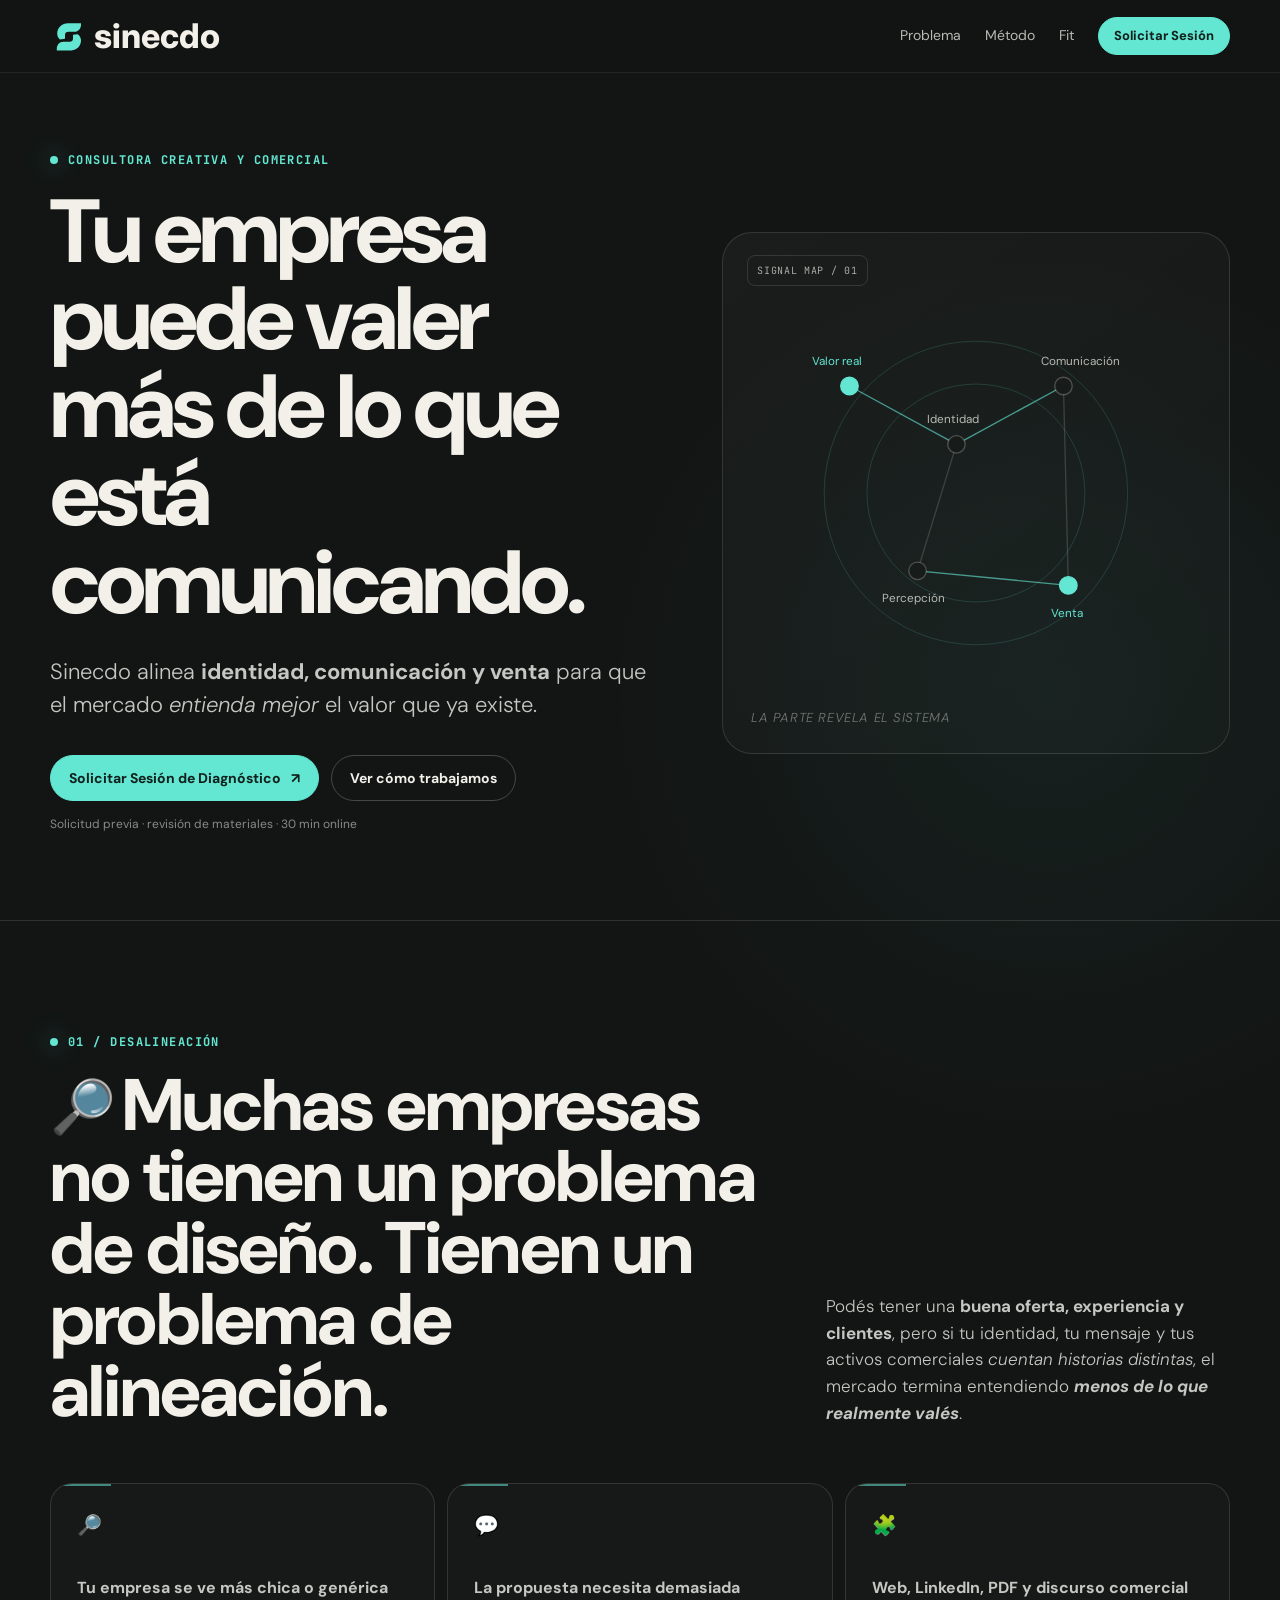
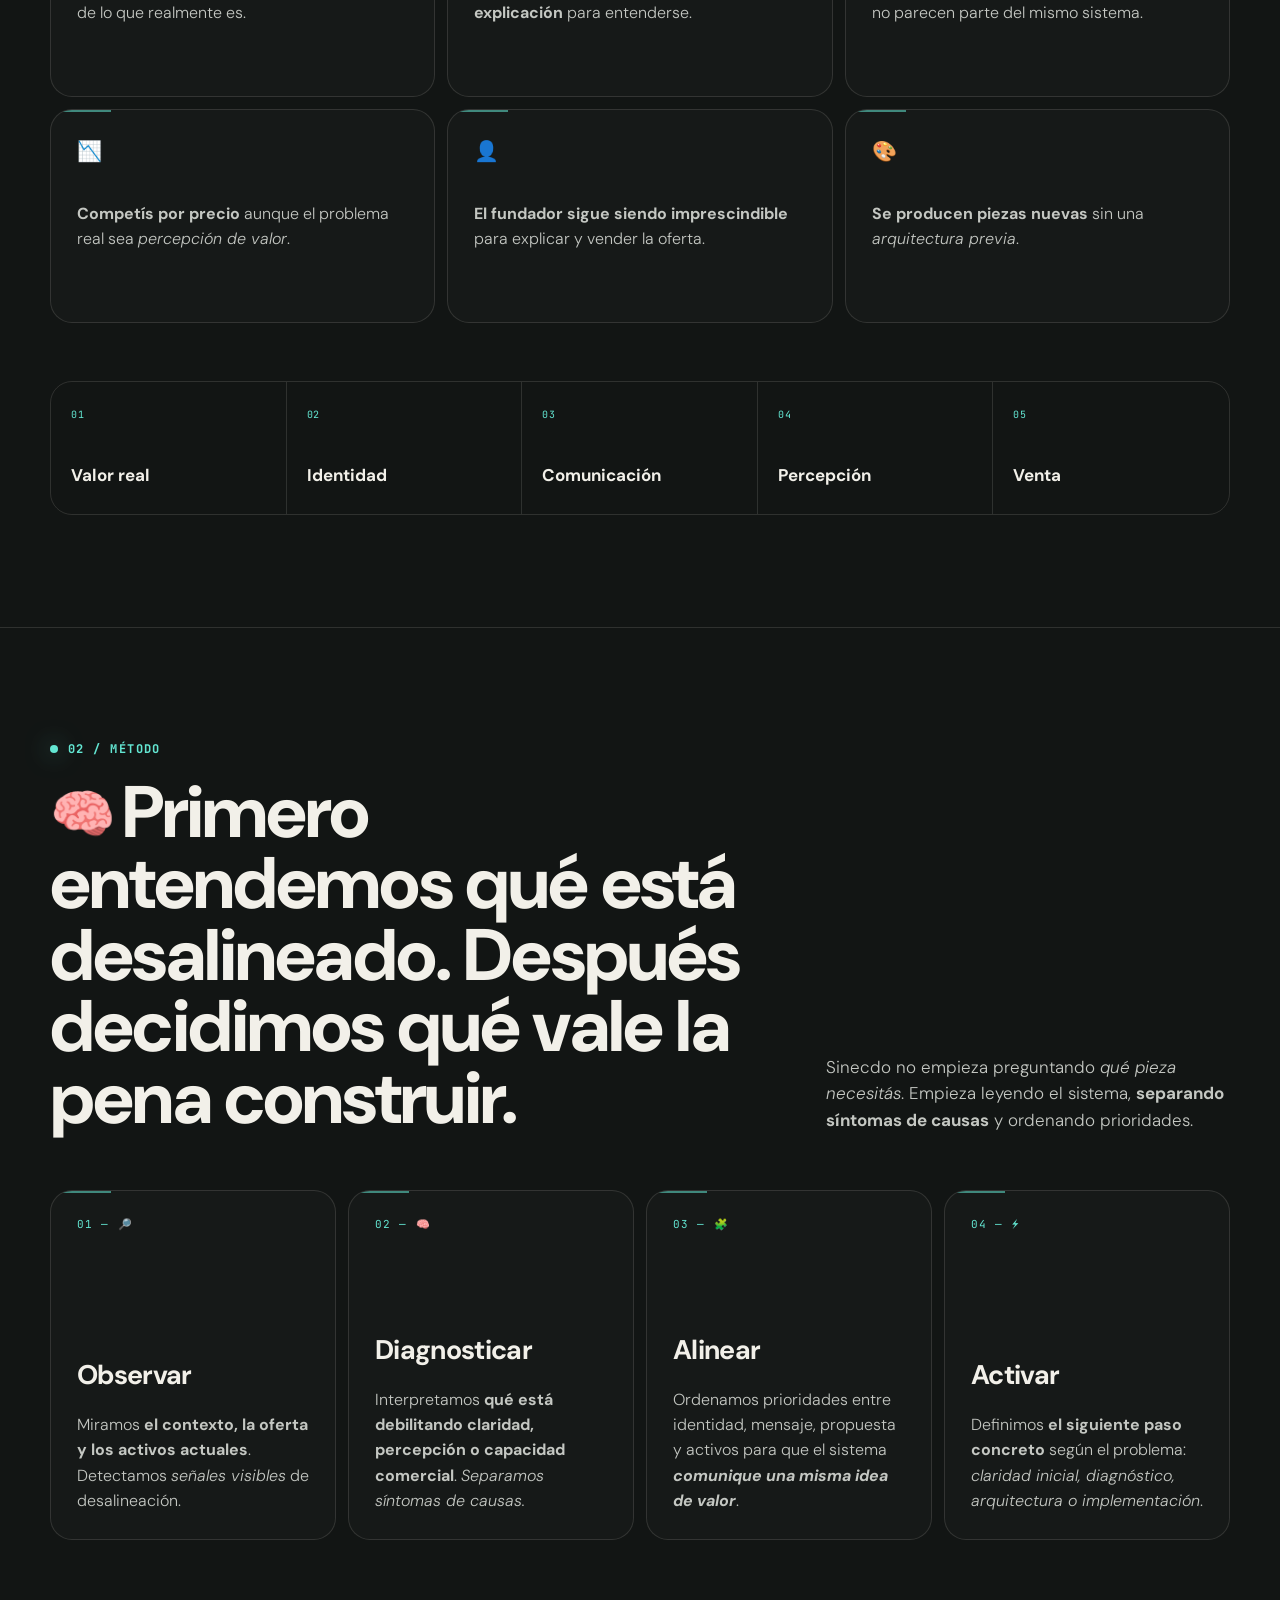
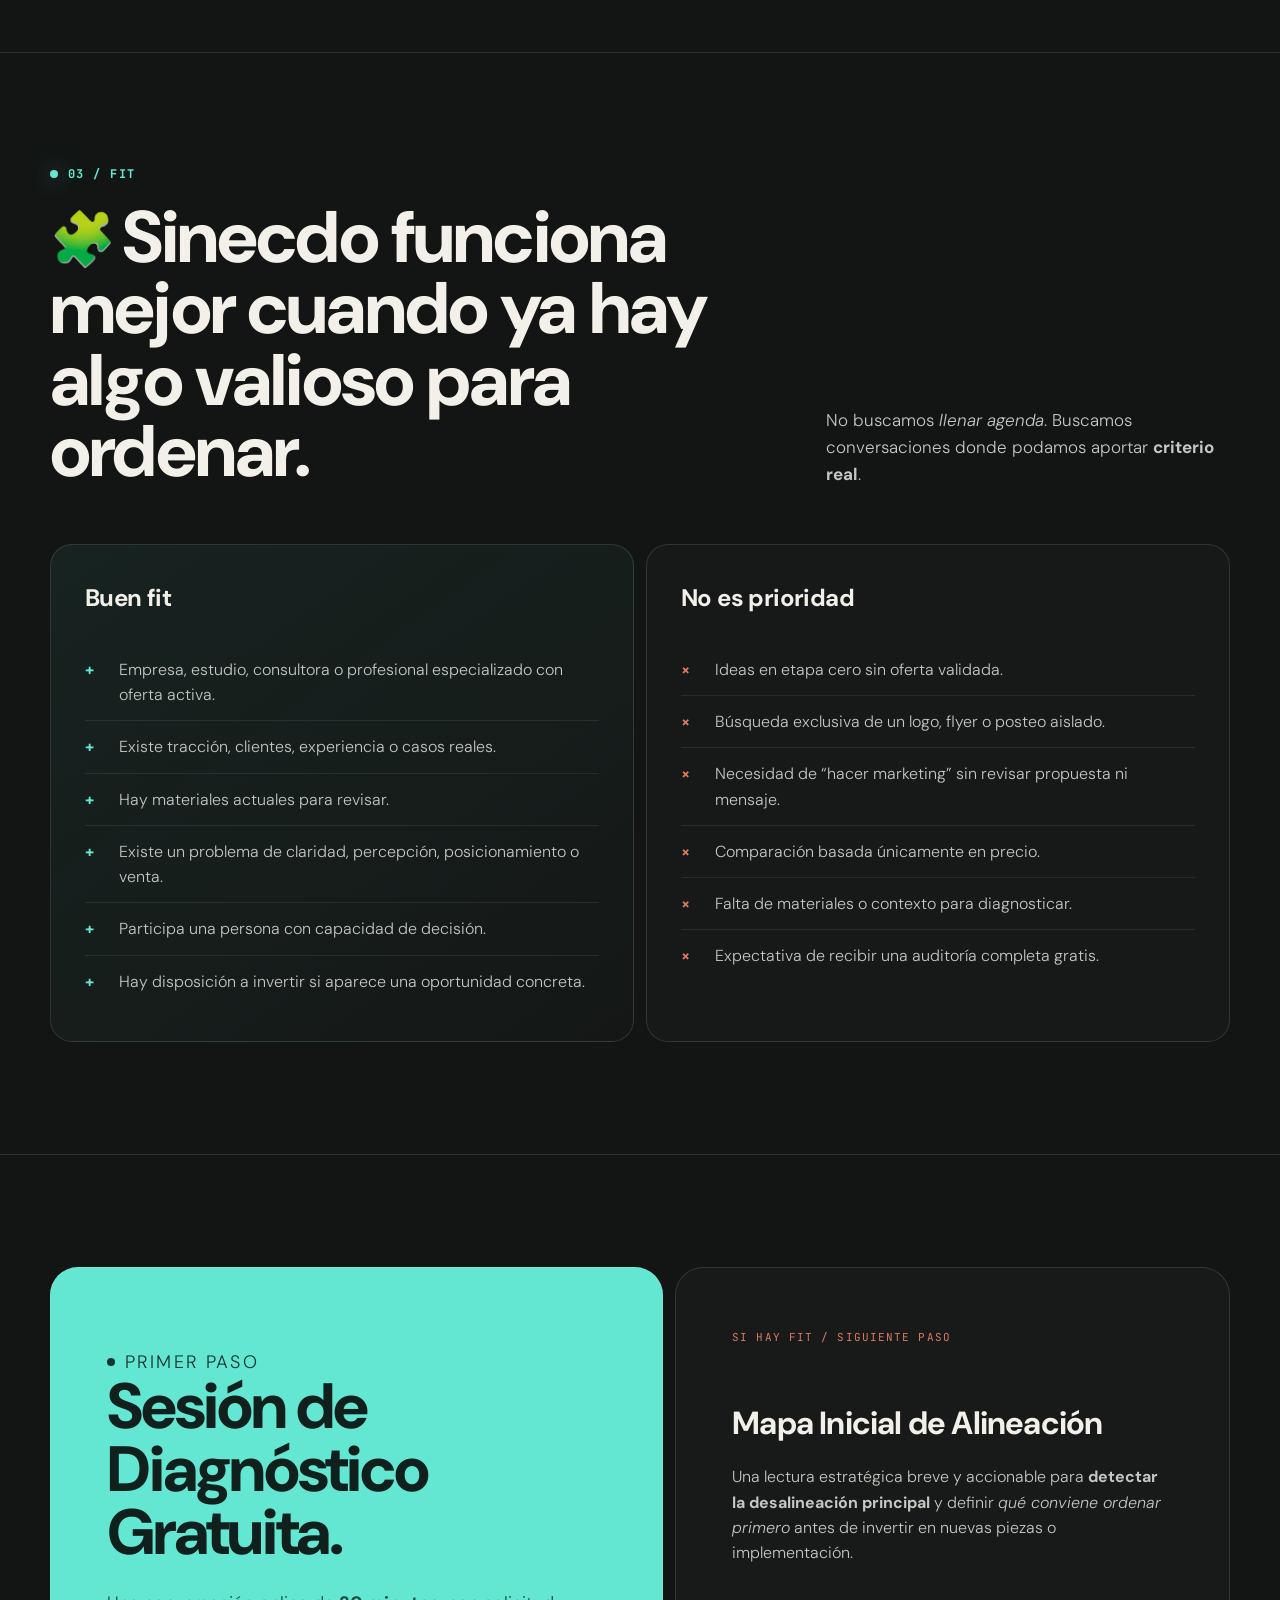
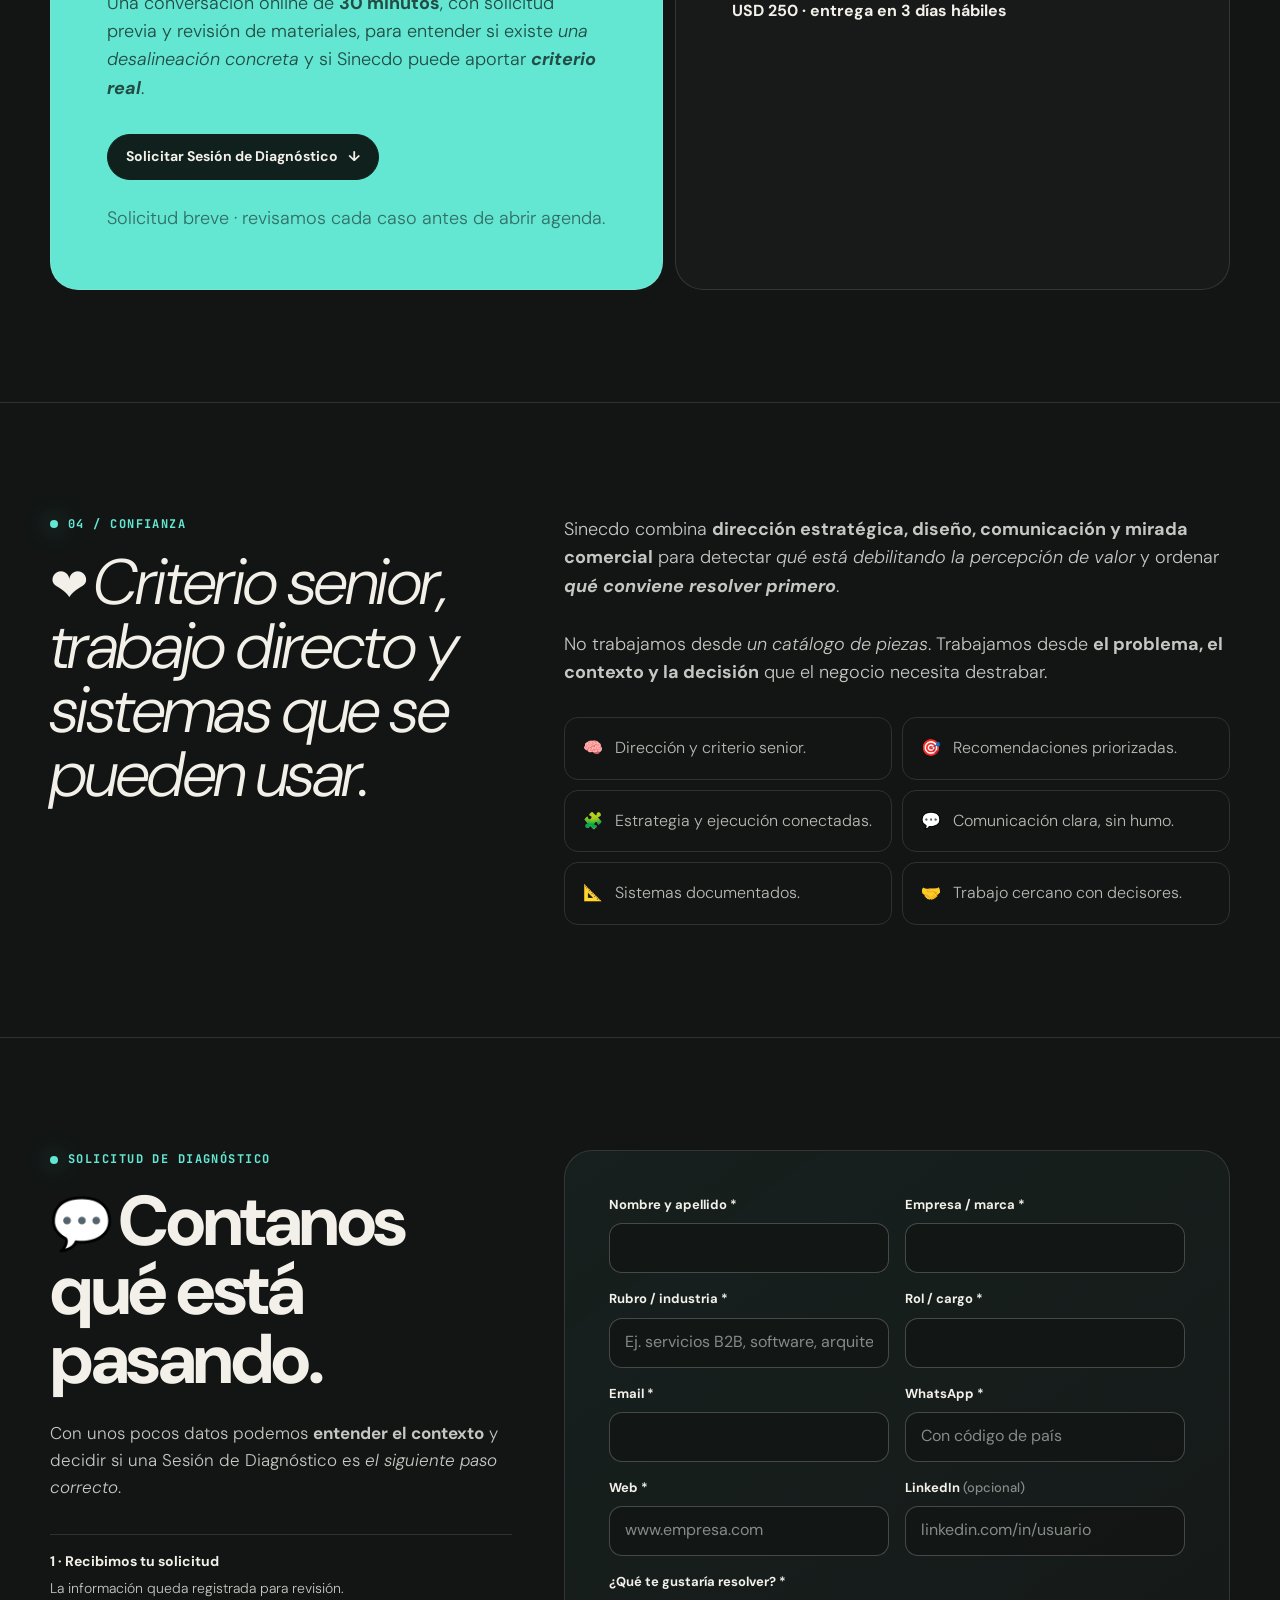
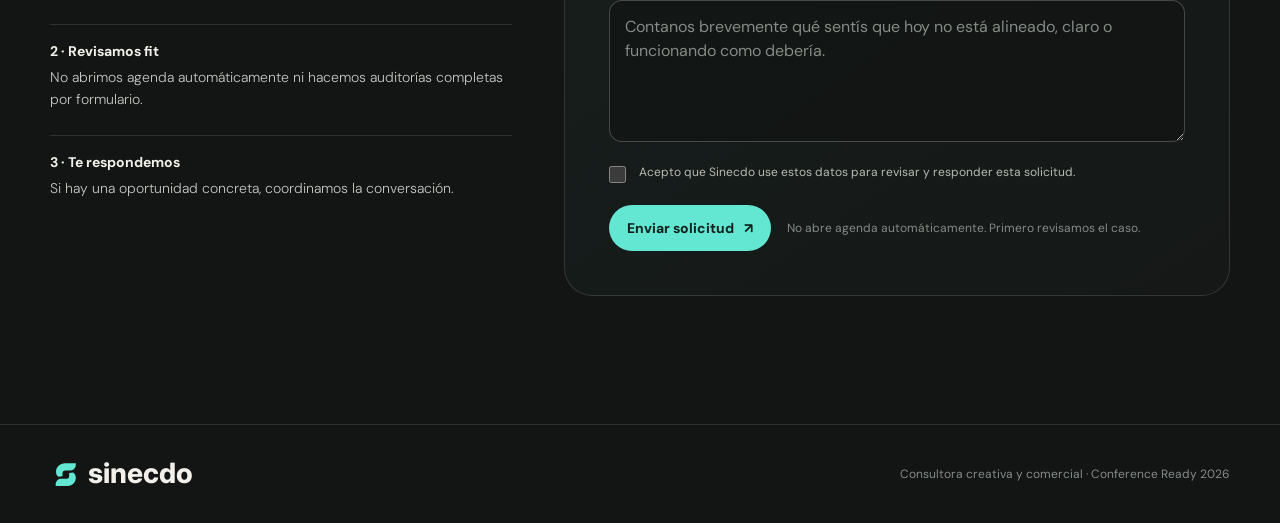
==== index.html @ 75db3d2d "Bump identity cache after aqua and copy-color correction" ====
<!doctype html>
<html lang="es">
<head>
  <meta charset="utf-8">
  <meta name="viewport" content="width=device-width, initial-scale=1">
  <meta name="robots" content="index,follow,max-image-preview:large">
  <meta name="description" content="Sinecdo es una consultora creativa y comercial que ayuda a empresas con valor real pero comunicación desalineada a ordenar cómo se ven, cómo se explican y cómo venden.">
  <meta name="theme-color" content="#121514">
  <link rel="canonical" href="https://sinecdo.com/">
  <meta property="og:type" content="website">
  <meta property="og:locale" content="es_AR">
  <meta property="og:site_name" content="Sinecdo">
  <meta property="og:title" content="Sinecdo — Consultora creativa y comercial">
  <meta property="og:description" content="Ayudamos a empresas con valor real pero comunicación desalineada a ordenar cómo se ven, cómo se explican y cómo venden.">
  <meta property="og:url" content="https://sinecdo.com/">
  <meta name="twitter:card" content="summary">
  <meta name="twitter:title" content="Sinecdo — Consultora creativa y comercial">
  <meta name="twitter:description" content="Ayudamos a empresas con valor real pero comunicación desalineada a ordenar cómo se ven, cómo se explican y cómo venden.">
  <title>Sinecdo — Consultora creativa y comercial</title>
  <!-- editorial typography deploy: 2026-09-01 / DM Sans web / Inter 760 logo / aqua #63E6D2 -->
  <link rel="icon" href="/brand/sinecdo/favicon.svg?v=20260901-dmsans-editorial-v2" type="image/svg+xml">
  <link rel="icon" href="/brand/sinecdo/favicon-16.svg?v=20260901-dmsans-editorial-v2" sizes="16x16" type="image/svg+xml">
  <link rel="icon" href="/brand/sinecdo/favicon-32.svg?v=20260901-dmsans-editorial-v2" sizes="32x32" type="image/svg+xml">
  <link rel="icon" href="/brand/sinecdo/favicon-48.svg?v=20260901-dmsans-editorial-v2" sizes="48x48" type="image/svg+xml">
  <link rel="icon" href="/brand/sinecdo/favicon-64.svg?v=20260901-dmsans-editorial-v2" sizes="64x64" type="image/svg+xml">
  <link rel="stylesheet" href="styles.css?v=20260901-dmsans-editorial-v2">
  <link rel="stylesheet" href="form.css?v=20260901-dmsans-editorial-v2">
  <link rel="stylesheet" href="typography.css?v=20260901-dmsans-editorial-v2">
  <script src="lead-capture.js?v=restore-final-20260831-2" defer></script>
</head>
<body>
  <header class="site-header">
    <div class="wrap nav">
      <a class="brand" href="#top" aria-label="Sinecdo, inicio">
        <img class="brand-logo" src="/brand/sinecdo/sinecdo-lockup-horizontal-dark-bg.svg?v=20260901-dmsans-editorial-v2" alt="Sinecdo" width="293.382" height="80">
      </a>
      <nav class="nav-links" aria-label="Navegación principal">
        <a href="#problema">Problema</a>
        <a href="#metodo">Método</a>
        <a href="#fit">Fit</a>
        <a class="button small" href="#solicitud">Solicitar Sesión</a>
      </nav>
    </div>
  </header>

  <main id="top">
    <section class="wrap hero" aria-labelledby="hero-title">
      <div class="hero-copy">
        <p class="eyebrow">Consultora creativa y comercial</p>
        <h1 id="hero-title">Tu empresa puede valer más de lo que está comunicando.</h1>
        <p>Sinecdo alinea <strong>identidad, comunicación y venta</strong> para que el mercado <em>entienda mejor</em> el valor que ya existe.</p>
        <div class="hero-actions">
          <a class="button" href="#solicitud">Solicitar Sesión de Diagnóstico <span aria-hidden="true">↗</span></a>
          <a class="button secondary" href="#metodo">Ver cómo trabajamos</a>
        </div>
        <p class="microcopy">Solicitud previa · revisión de materiales · 30 min online</p>
      </div>

      <div class="signal-panel" aria-label="Modelo de alineación de Sinecdo">
        <span class="signal-label">signal map / 01</span>
        <svg class="signal-map" viewBox="0 0 520 520" role="img" aria-labelledby="map-title map-desc">
          <title id="map-title">Valor real, identidad, comunicación, percepción y venta</title>
          <desc id="map-desc">Una red visual conecta los cinco componentes del modelo de alineación de Sinecdo.</desc>
          <circle class="ring" cx="260" cy="260" r="156"/>
          <circle class="ring" cx="260" cy="260" r="112"/>
          <line class="line active" x1="130" y1="150" x2="240" y2="210"/>
          <line class="line active" x1="240" y1="210" x2="350" y2="150"/>
          <line class="line" x1="240" y1="210" x2="200" y2="340"/>
          <line class="line active" x1="200" y1="340" x2="355" y2="355"/>
          <line class="line" x1="350" y1="150" x2="355" y2="355"/>
          <circle class="node active" cx="130" cy="150" r="9"/>
          <circle class="node" cx="240" cy="210" r="9"/>
          <circle class="node" cx="350" cy="150" r="9"/>
          <circle class="node" cx="200" cy="340" r="9"/>
          <circle class="node active" cx="355" cy="355" r="9"/>
          <text class="active-text" x="92" y="128">Valor real</text>
          <text x="210" y="188">Identidad</text>
          <text x="327" y="128">Comunicación</text>
          <text x="163" y="372">Percepción</text>
          <text class="active-text" x="337" y="387">Venta</text>
        </svg>
      </div>
    </section>

    <section class="section" id="problema">
      <div class="wrap">
        <div class="section-head">
          <div>
            <p class="eyebrow">01 / Desalineación</p>
            <h2 class="section-title"><span class="title-emoji" aria-hidden="true">🔎</span>Muchas empresas no tienen un problema de diseño. Tienen un problema de alineación.</h2>
          </div>
          <p class="section-lead">Podés tener una <strong>buena oferta, experiencia y clientes</strong>, pero si tu identidad, tu mensaje y tus activos comerciales <em>cuentan historias distintas</em>, el mercado termina entendiendo <strong><em>menos de lo que realmente valés</em></strong>.</p>
        </div>

        <div class="symptom-grid">
          <article class="card"><div class="icon">🔎</div><p><strong>Tu empresa se ve más chica o genérica</strong> de lo que realmente es.</p></article>
          <article class="card"><div class="icon">💬</div><p><strong>La propuesta necesita demasiada explicación</strong> para entenderse.</p></article>
          <article class="card"><div class="icon">🧩</div><p><strong>Web, LinkedIn, PDF y discurso comercial</strong> no parecen parte del mismo sistema.</p></article>
          <article class="card"><div class="icon">📉</div><p><strong>Competís por precio</strong> aunque el problema real sea <em>percepción de valor</em>.</p></article>
          <article class="card"><div class="icon">👤</div><p><strong>El fundador sigue siendo imprescindible</strong> para explicar y vender la oferta.</p></article>
          <article class="card"><div class="icon">🎨</div><p><strong>Se producen piezas nuevas</strong> sin una <em>arquitectura previa</em>.</p></article>
        </div>

        <div class="alignment-strip" aria-label="Cadena de alineación">
          <div class="alignment-item"><span>01</span><strong>Valor real</strong></div>
          <div class="alignment-item"><span>02</span><strong>Identidad</strong></div>
          <div class="alignment-item"><span>03</span><strong>Comunicación</strong></div>
          <div class="alignment-item"><span>04</span><strong>Percepción</strong></div>
          <div class="alignment-item"><span>05</span><strong>Venta</strong></div>
        </div>
      </div>
    </section>

    <section class="section" id="metodo">
      <div class="wrap">
        <div class="section-head">
          <div>
            <p class="eyebrow">02 / Método</p>
            <h2 class="section-title"><span class="title-emoji" aria-hidden="true">🧠</span>Primero entendemos qué está desalineado. Después decidimos qué vale la pena construir.</h2>
          </div>
          <p class="section-lead">Sinecdo no empieza preguntando <em>qué pieza necesitás</em>. Empieza leyendo el sistema, <strong>separando síntomas de causas</strong> y ordenando prioridades.</p>
        </div>

        <div class="method-grid">
          <article class="card method-card"><span class="num">01 — 🔎</span><h3>Observar</h3><p>Miramos <strong>el contexto, la oferta y los activos actuales</strong>. Detectamos <em>señales visibles</em> de desalineación.</p></article>
          <article class="card method-card"><span class="num">02 — 🧠</span><h3>Diagnosticar</h3><p>Interpretamos <strong>qué está debilitando claridad, percepción o capacidad comercial</strong>. <em>Separamos síntomas de causas.</em></p></article>
          <article class="card method-card"><span class="num">03 — 🧩</span><h3>Alinear</h3><p>Ordenamos prioridades entre identidad, mensaje, propuesta y activos para que el sistema <strong><em>comunique una misma idea de valor</em></strong>.</p></article>
          <article class="card method-card"><span class="num">04 — ⚡</span><h3>Activar</h3><p>Definimos <strong>el siguiente paso concreto</strong> según el problema: <em>claridad inicial, diagnóstico, arquitectura o implementación</em>.</p></article>
        </div>
      </div>
    </section>

    <section class="section" id="fit">
      <div class="wrap">
        <div class="section-head">
          <div>
            <p class="eyebrow">03 / Fit</p>
            <h2 class="section-title"><span class="title-emoji" aria-hidden="true">🧩</span>Sinecdo funciona mejor cuando ya hay algo valioso para ordenar.</h2>
          </div>
          <p class="section-lead">No buscamos <em>llenar agenda</em>. Buscamos conversaciones donde podamos aportar <strong>criterio real</strong>.</p>
        </div>

        <div class="fit-grid">
          <div class="fit-column good">
            <h3>Buen fit</h3>
            <ul class="clean-list">
              <li><b>+</b><span>Empresa, estudio, consultora o profesional especializado con oferta activa.</span></li>
              <li><b>+</b><span>Existe tracción, clientes, experiencia o casos reales.</span></li>
              <li><b>+</b><span>Hay materiales actuales para revisar.</span></li>
              <li><b>+</b><span>Existe un problema de claridad, percepción, posicionamiento o venta.</span></li>
              <li><b>+</b><span>Participa una persona con capacidad de decisión.</span></li>
              <li><b>+</b><span>Hay disposición a invertir si aparece una oportunidad concreta.</span></li>
            </ul>
          </div>
          <div class="fit-column">
            <h3>No es prioridad</h3>
            <ul class="clean-list">
              <li><b>×</b><span>Ideas en etapa cero sin oferta validada.</span></li>
              <li><b>×</b><span>Búsqueda exclusiva de un logo, flyer o posteo aislado.</span></li>
              <li><b>×</b><span>Necesidad de “hacer marketing” sin revisar propuesta ni mensaje.</span></li>
              <li><b>×</b><span>Comparación basada únicamente en precio.</span></li>
              <li><b>×</b><span>Falta de materiales o contexto para diagnosticar.</span></li>
              <li><b>×</b><span>Expectativa de recibir una auditoría completa gratis.</span></li>
            </ul>
          </div>
        </div>
      </div>
    </section>

    <section class="section" id="diagnostico">
      <div class="wrap diagnostic-shell">
        <article class="diagnostic-main">
          <p class="eyebrow">Primer paso</p>
          <h2>Sesión de Diagnóstico Gratuita.</h2>
          <p>Una conversación online de <strong>30 minutos</strong>, con solicitud previa y revisión de materiales, para entender si existe <em>una desalineación concreta</em> y si Sinecdo puede aportar <strong><em>criterio real</em></strong>.</p>
          <a class="button" href="#solicitud">Solicitar Sesión de Diagnóstico <span aria-hidden="true">↓</span></a>
          <p class="microcopy">Solicitud breve · revisamos cada caso antes de abrir agenda.</p>
        </article>
        <aside class="next-step">
          <span class="tag">Si hay fit / siguiente paso</span>
          <h3>Mapa Inicial de Alineación</h3>
          <p>Una lectura estratégica breve y accionable para <strong>detectar la desalineación principal</strong> y definir <em>qué conviene ordenar primero</em> antes de invertir en nuevas piezas o implementación.</p>
          <strong class="price">USD 250 · entrega en 3 días hábiles</strong>
        </aside>
      </div>
    </section>

    <section class="section">
      <div class="wrap trust-grid">
        <div>
          <p class="eyebrow">04 / Confianza</p>
          <h2 class="quote-title"><span class="title-emoji" aria-hidden="true">❤️</span>Criterio senior, trabajo directo y sistemas que se pueden usar.</h2>
        </div>
        <div class="trust-copy">
          <p>Sinecdo combina <strong>dirección estratégica, diseño, comunicación y mirada comercial</strong> para detectar <em>qué está debilitando la percepción de valor</em> y ordenar <strong><em>qué conviene resolver primero</em></strong>.</p>
          <p>No trabajamos desde <em>un catálogo de piezas</em>. Trabajamos desde <strong>el problema, el contexto y la decisión</strong> que el negocio necesita destrabar.</p>
          <div class="trust-signals">
            <div class="trust-signal"><span>🧠</span> Dirección y criterio senior.</div>
            <div class="trust-signal"><span>🎯</span> Recomendaciones priorizadas.</div>
            <div class="trust-signal"><span>🧩</span> Estrategia y ejecución conectadas.</div>
            <div class="trust-signal"><span>💬</span> Comunicación clara, sin humo.</div>
            <div class="trust-signal"><span>📐</span> Sistemas documentados.</div>
            <div class="trust-signal"><span>🤝</span> Trabajo cercano con decisores.</div>
          </div>
        </div>
      </div>
    </section>

    <section class="lead-capture-section" id="solicitud" aria-labelledby="solicitud-title">
      <div class="wrap lead-capture-grid">
        <div class="lead-capture-copy">
          <p class="eyebrow">Solicitud de diagnóstico</p>
          <h2 id="solicitud-title"><span class="title-emoji" aria-hidden="true">💬</span>Contanos qué está pasando.</h2>
          <p>Con unos pocos datos podemos <strong>entender el contexto</strong> y decidir si una Sesión de Diagnóstico es <em>el siguiente paso correcto</em>.</p>
          <div class="lead-capture-points">
            <div class="lead-capture-point"><strong>1 · Recibimos tu solicitud</strong>La información queda registrada para revisión.</div>
            <div class="lead-capture-point"><strong>2 · Revisamos fit</strong>No abrimos agenda automáticamente ni hacemos auditorías completas por formulario.</div>
            <div class="lead-capture-point"><strong>3 · Te respondemos</strong>Si hay una oportunidad concreta, coordinamos la conversación.</div>
          </div>
        </div>

        <div class="lead-form-shell">
          <form class="lead-form" id="lead-form" novalidate>
            <div class="form-grid">
              <div class="form-field">
                <label for="nombre">Nombre y apellido *</label>
                <input id="nombre" name="nombre" type="text" autocomplete="name" required maxlength="120">
              </div>
              <div class="form-field">
                <label for="empresa">Empresa / marca *</label>
                <input id="empresa" name="empresa" type="text" autocomplete="organization" required maxlength="160">
              </div>
              <div class="form-field">
                <label for="rubro">Rubro / industria *</label>
                <input id="rubro" name="rubro" type="text" required maxlength="120" placeholder="Ej. servicios B2B, software, arquitectura">
              </div>
              <div class="form-field">
                <label for="rol">Rol / cargo *</label>
                <input id="rol" name="rol" type="text" autocomplete="organization-title" required maxlength="120">
              </div>
              <div class="form-field">
                <label for="email">Email *</label>
                <input id="email" name="email" type="email" autocomplete="email" required maxlength="180">
              </div>
              <div class="form-field">
                <label for="whatsapp">WhatsApp *</label>
                <input id="whatsapp" name="whatsapp" type="tel" autocomplete="tel" required maxlength="80" placeholder="Con código de país">
              </div>
              <div class="form-field">
                <label for="web">Web *</label>
                <input id="web" name="web" type="text" inputmode="url" required maxlength="300" placeholder="www.empresa.com">
              </div>
              <div class="form-field">
                <label for="linkedin">LinkedIn <span class="optional">(opcional)</span></label>
                <input id="linkedin" name="linkedin" type="text" inputmode="url" maxlength="300" placeholder="linkedin.com/in/usuario">
              </div>
              <div class="form-field full">
                <label for="problema">¿Qué te gustaría resolver? *</label>
                <textarea id="problema" name="problema" required maxlength="2000" placeholder="Contanos brevemente qué sentís que hoy no está alineado, claro o funcionando como debería."></textarea>
              </div>
            </div>

            <div class="honeypot" aria-hidden="true">
              <label for="website_check">No completar</label>
              <input id="website_check" name="website_check" type="text" tabindex="-1" autocomplete="off">
            </div>

            <input type="hidden" name="origen" value="Web">
            <input type="hidden" name="campania" value="">
            <input type="hidden" name="utm_source" value="">
            <input type="hidden" name="utm_medium" value="">
            <input type="hidden" name="utm_campaign" value="">
            <input type="hidden" name="utm_content" value="">
            <input type="hidden" name="page_url" value="">

            <label class="form-consent" for="consentimiento">
              <input id="consentimiento" name="consentimiento" type="checkbox" value="si" required>
              <span>Acepto que Sinecdo use estos datos para revisar y responder esta solicitud.</span>
            </label>

            <div class="form-actions">
              <button class="button" type="submit"><span data-submit-label>Enviar solicitud</span> <span aria-hidden="true">↗</span></button>
              <p class="form-note">No abre agenda automáticamente. Primero revisamos el caso.</p>
            </div>

            <div class="form-status" id="lead-form-status" role="status" tabindex="-1" hidden></div>
          </form>
        </div>
      </div>
    </section>
  </main>

  <footer class="site-footer">
    <div class="wrap footer-row">
      <a class="footer-brand" href="#top" aria-label="Sinecdo, inicio">
        <img class="footer-brand-logo" src="/brand/sinecdo/sinecdo-lockup-horizontal-dark-bg.svg?v=20260901-dmsans-editorial-v2" alt="Sinecdo" width="293.382" height="80">
      </a>
      <span>Consultora creativa y comercial · Conference Ready 2026</span>
    </div>
  </footer>
</body>
</html>
---- styles.css ----
@import url('https://fonts.googleapis.com/css2?family=Inter:opsz,wght@14..32,400..900&family=JetBrains+Mono:wght@500;600;700&display=swap');

:root {
  color-scheme: dark;
  --graphite-950: #121514;
  --graphite-900: #171b1a;
  --graphite-850: #1c211f;
  --graphite-800: #222826;
  --stone: #f2f0e9;
  --stone-muted: #b8bbb4;
  --stone-dim: #858b86;
  --aqua: #00f3f8;
  --aqua-soft: rgba(0, 243, 248, .12);
  --aqua-line: rgba(0, 243, 248, .34);
  --terracotta: #d97b5f;
  --line: rgba(242, 240, 233, .13);
  --line-strong: rgba(242, 240, 233, .23);
  --max: 1180px;
  --radius: 22px;
  --brand-word-weight: 760;
  --brand-word-tracking: 0em;
  --brand-word-leading: .98;
}

* { box-sizing: border-box; }

html { scroll-behavior: smooth; }

body {
  margin: 0;
  background:
    radial-gradient(circle at 82% 10%, rgba(0, 243, 248, .055), transparent 28rem),
    var(--graphite-950);
  color: var(--stone);
  font-family: Inter, ui-sans-serif, system-ui, -apple-system, BlinkMacSystemFont, "Segoe UI", sans-serif;
  font-optical-sizing: auto;
  font-size: 16px;
  line-height: 1.55;
  -webkit-font-smoothing: antialiased;
}

body::before {
  content: "";
  position: fixed;
  inset: 0;
  z-index: -1;
  opacity: .18;
  pointer-events: none;
  background-image:
    linear-gradient(rgba(242, 240, 233, .035) 1px, transparent 1px),
    linear-gradient(90deg, rgba(242, 240, 233, .035) 1px, transparent 1px);
  background-size: 64px 64px;
  mask-image: linear-gradient(to bottom, #000, transparent 72%);
}

a { color: inherit; }

button, a { -webkit-tap-highlight-color: transparent; }

.wrap {
  width: min(calc(100% - 40px), var(--max));
  margin-inline: auto;
}

.site-header {
  position: sticky;
  top: 0;
  z-index: 20;
  border-bottom: 1px solid rgba(242, 240, 233, .08);
  background: rgba(18, 21, 20, .82);
  backdrop-filter: blur(18px);
}

.nav {
  min-height: 72px;
  display: flex;
  align-items: center;
  justify-content: space-between;
  gap: 24px;
}

.brand,
.footer-brand {
  display: inline-flex;
  align-items: center;
  flex: 0 0 auto;
  gap: 8px;
  text-decoration: none;
  line-height: 0;
  color: var(--stone);
}

/*
  Web wordmark: live Inter variable text, intentionally tied to the same
  weight / tracking / leading as .section-title. The existing <img> stays
  in markup as a fallback asset but is visually replaced here.
*/
.brand-logo,
.footer-brand-logo {
  display: none;
}

.brand::before,
.footer-brand::before {
  content: "";
  display: block;
  flex: 0 0 auto;
  width: 36px;
  height: 36px;
  background: url('/brand/sinecdo/sinecdo-symbol-master-aqua.svg?v=20260901-final-inter760') center / contain no-repeat;
}

.brand::after,
.footer-brand::after {
  content: "sinecdo";
  display: block;
  color: var(--stone);
  font-family: Inter, ui-sans-serif, system-ui, -apple-system, BlinkMacSystemFont, "Segoe UI", sans-serif;
  font-optical-sizing: auto;
  font-weight: var(--brand-word-weight);
  letter-spacing: var(--brand-word-tracking);
  line-height: var(--brand-word-leading);
  white-space: nowrap;
}

.brand::after { font-size: 34px; }
.footer-brand::before { width: 30px; height: 30px; }
.footer-brand::after { font-size: 28px; }

.nav-links {
  display: flex;
  align-items: center;
  gap: 24px;
  color: var(--stone-muted);
  font-size: 14px;
}

.nav-links a { text-decoration: none; }
.nav-links a:hover { color: var(--stone); }

.button {
  display: inline-flex;
  min-height: 46px;
  align-items: center;
  justify-content: center;
  gap: 10px;
  padding: 0 18px;
  border: 1px solid var(--aqua);
  border-radius: 999px;
  background: var(--aqua);
  color: #10201c;
  text-decoration: none;
  font-weight: 690;
  font-size: 14px;
  transition: transform .2s ease, background .2s ease, border-color .2s ease;
}

.button:hover { transform: translateY(-2px); }

.button.secondary {
  background: transparent;
  border-color: var(--line-strong);
  color: var(--stone);
}

.button.secondary:hover { border-color: var(--aqua-line); }

.button.small { min-height: 38px; padding-inline: 15px; font-size: 13px; }

.eyebrow {
  display: flex;
  align-items: center;
  gap: 10px;
  margin: 0 0 18px;
  color: var(--aqua);
  font-size: 12px;
  font-weight: 720;
  letter-spacing: .12em;
  text-transform: uppercase;
}

.eyebrow::before {
  content: "";
  width: 8px;
  height: 8px;
  border-radius: 50%;
  background: var(--aqua);
  box-shadow: 0 0 24px rgba(0, 243, 248, .7);
}

.hero {
  min-height: calc(100vh - 72px);
  display: grid;
  grid-template-columns: minmax(0, 1.08fr) minmax(360px, .92fr);
  align-items: center;
  gap: 76px;
  padding-block: 78px 86px;
}

.hero h1,
.section-title,
.quote-title {
  margin: 0;
  line-height: .98;
}

.hero h1 {
  max-width: 770px;
  font-weight: 760;
  letter-spacing: -.055em;
  font-size: clamp(54px, 7vw, 100px);
}

/* Canonical H2 / wordmark typography */
.section-title {
  max-width: 860px;
  font-family: Inter, ui-sans-serif, system-ui, -apple-system, BlinkMacSystemFont, "Segoe UI", sans-serif;
  font-optical-sizing: auto;
  font-weight: var(--brand-word-weight);
  letter-spacing: var(--brand-word-tracking);
  line-height: var(--brand-word-leading);
  font-size: clamp(42px, 5.7vw, 74px);
}

.hero-copy > p:not(.eyebrow):not(.microcopy) {
  max-width: 670px;
  margin: 28px 0 0;
  color: var(--stone-muted);
  font-size: clamp(18px, 2vw, 22px);
  line-height: 1.5;
}

.hero-actions {
  display: flex;
  flex-wrap: wrap;
  gap: 12px;
  margin-top: 34px;
}

.microcopy {
  margin: 14px 0 0;
  color: var(--stone-dim);
  font-size: 12px;
}

.signal-panel {
  position: relative;
  min-height: 520px;
  overflow: hidden;
  border: 1px solid var(--line);
  border-radius: 30px;
  background: linear-gradient(145deg, rgba(255,255,255,.035), rgba(255,255,255,.012));
}

.signal-panel::after {
  content: "LA PARTE REVELA EL SISTEMA";
  position: absolute;
  left: 28px;
  bottom: 24px;
  color: rgba(242, 240, 233, .42);
  font-family: Georgia, "Times New Roman", serif;
  font-size: 13px;
  font-style: italic;
  letter-spacing: .08em;
}

.signal-label {
  position: absolute;
  top: 22px;
  left: 24px;
  padding: 7px 9px;
  border: 1px solid var(--line);
  border-radius: 8px;
  color: var(--stone-muted);
  font-family: ui-monospace, SFMono-Regular, Menlo, Monaco, Consolas, monospace;
  font-size: 10px;
  letter-spacing: .07em;
  text-transform: uppercase;
}

.signal-map {
  width: 100%;
  height: 100%;
  min-height: 520px;
  display: block;
}

.signal-map .line { stroke: rgba(242, 240, 233, .16); stroke-width: 1.4; }
.signal-map .line.active { stroke: var(--aqua); stroke-opacity: .62; }
.signal-map .node { fill: var(--graphite-900); stroke: rgba(242,240,233,.25); stroke-width: 1.4; }
.signal-map .node.active { fill: var(--aqua); stroke: var(--aqua); }
.signal-map .ring { fill: none; stroke: rgba(0,243,248,.17); }
.signal-map text { fill: var(--stone-muted); font: 12px Inter, system-ui, sans-serif; }
.signal-map .active-text { fill: var(--aqua); }

.section {
  padding-block: 112px;
  border-top: 1px solid var(--line);
}

.section-head {
  display: grid;
  grid-template-columns: minmax(0, 1.15fr) minmax(280px, .65fr);
  gap: 60px;
  align-items: end;
  margin-bottom: 56px;
}

.section-lead {
  margin: 0;
  color: var(--stone-muted);
  font-size: 17px;
}

.symptom-grid {
  display: grid;
  grid-template-columns: repeat(3, 1fr);
  gap: 12px;
}

.card {
  position: relative;
  overflow: hidden;
  min-height: 214px;
  padding: 26px;
  border: 1px solid var(--line);
  border-radius: var(--radius);
  background: rgba(255,255,255,.018);
}

.card::before {
  content: "";
  position: absolute;
  top: 0;
  left: 0;
  width: 60px;
  height: 2px;
  background: var(--aqua);
  opacity: .55;
}

.card .icon { margin-bottom: 34px; font-size: 20px; }
.card p { margin: 0; color: var(--stone-muted); }
.card strong { color: var(--stone); font-weight: 660; }

.alignment-strip {
  display: grid;
  grid-template-columns: repeat(5, 1fr);
  border: 1px solid var(--line);
  border-radius: var(--radius);
  overflow: hidden;
  margin-top: 58px;
}

.alignment-item {
  position: relative;
  min-height: 132px;
  padding: 26px 20px;
  display: flex;
  flex-direction: column;
  justify-content: space-between;
  border-right: 1px solid var(--line);
}

.alignment-item:last-child { border-right: 0; }
.alignment-item span { color: var(--aqua); font: 10px ui-monospace, monospace; letter-spacing: .08em; }
.alignment-item strong { font-size: 17px; }

.method-grid {
  display: grid;
  grid-template-columns: repeat(4, 1fr);
  gap: 12px;
}

.method-card {
  min-height: 350px;
  display: flex;
  flex-direction: column;
}

.method-card .num {
  color: var(--aqua);
  font: 11px ui-monospace, monospace;
  letter-spacing: .1em;
}

.method-card h3 {
  margin: auto 0 16px;
  font-size: 27px;
  letter-spacing: -.035em;
}

.method-card p { color: var(--stone-muted); }

.fit-grid {
  display: grid;
  grid-template-columns: 1fr 1fr;
  gap: 12px;
}

.fit-column {
  padding: 34px;
  border: 1px solid var(--line);
  border-radius: var(--radius);
  background: rgba(255,255,255,.018);
}

.fit-column.good { background: linear-gradient(145deg, rgba(0,243,248,.07), rgba(255,255,255,.012)); }
.fit-column h3 { margin: 0 0 28px; font-size: 24px; letter-spacing: -.03em; }

.clean-list { list-style: none; padding: 0; margin: 0; }
.clean-list li {
  display: grid;
  grid-template-columns: 24px 1fr;
  gap: 10px;
  padding: 13px 0;
  border-top: 1px solid rgba(242,240,233,.085);
  color: var(--stone-muted);
}
.clean-list li:first-child { border-top: 0; }
.clean-list b { color: var(--aqua); font-weight: 700; }
.fit-column:not(.good) .clean-list b { color: var(--terracotta); }

.diagnostic-shell {
  display: grid;
  grid-template-columns: 1.05fr .95fr;
  gap: 12px;
}

.diagnostic-main,
.next-step {
  border: 1px solid var(--line);
  border-radius: 28px;
  padding: clamp(30px, 5vw, 56px);
}

.diagnostic-main {
  background: var(--aqua);
  color: #10201c;
}

.diagnostic-main .eyebrow { color: #17352f; }
.diagnostic-main .eyebrow::before { background: #17352f; box-shadow: none; }
.diagnostic-main h2 { margin: 0; font-size: clamp(42px, 5vw, 66px); line-height: 1; letter-spacing: -.055em; }
.diagnostic-main > p { max-width: 580px; margin: 24px 0 0; font-size: 18px; color: rgba(16,32,28,.74); }
.diagnostic-main .button { margin-top: 32px; background: #10201c; border-color: #10201c; color: var(--stone); }
.diagnostic-main .microcopy { color: rgba(16,32,28,.6); }

.next-step {
  background: rgba(255,255,255,.024);
}
.next-step .tag { color: var(--terracotta); font: 11px ui-monospace, monospace; text-transform: uppercase; letter-spacing: .1em; }
.next-step h3 { margin: 50px 0 16px; font-size: 32px; letter-spacing: -.04em; }
.next-step p { margin: 0; color: var(--stone-muted); }
.next-step .price { display: block; margin-top: 34px; color: var(--stone); font-size: 16px; }

.trust-grid {
  display: grid;
  grid-template-columns: .8fr 1.2fr;
  gap: 70px;
  align-items: start;
}

.quote-title {
  font-family: Georgia, "Times New Roman", serif;
  font-style: italic;
  font-weight: 400;
  font-size: clamp(42px, 5vw, 68px);
}

.trust-copy > p { margin: 0 0 30px; color: var(--stone-muted); font-size: 18px; }
.trust-signals { display: grid; grid-template-columns: 1fr 1fr; gap: 10px; }
.trust-signal { padding: 18px; border: 1px solid var(--line); border-radius: 14px; color: var(--stone-muted); }
.trust-signal span { margin-right: 8px; }

.final-cta {
  padding-block: 130px;
  text-align: center;
}
.final-cta h2 { max-width: 900px; margin: 0 auto; font-size: clamp(46px, 6.5vw, 88px); line-height: .96; letter-spacing: -.06em; }
.final-cta p { max-width: 680px; margin: 26px auto 0; color: var(--stone-muted); font-size: 18px; }
.final-cta .button { margin-top: 30px; }

.site-footer {
  padding-block: 34px;
  border-top: 1px solid var(--line);
  color: var(--stone-dim);
  font-size: 12px;
}
.footer-row { display: flex; align-items: center; justify-content: space-between; gap: 18px; }

@media (max-width: 980px) {
  .hero { grid-template-columns: 1fr; gap: 44px; min-height: auto; }
  .signal-panel { min-height: 430px; }
  .signal-map { min-height: 430px; }
  .section-head { grid-template-columns: 1fr; gap: 22px; }
  .symptom-grid { grid-template-columns: repeat(2, 1fr); }
  .method-grid { grid-template-columns: repeat(2, 1fr); }
  .diagnostic-shell, .trust-grid { grid-template-columns: 1fr; }
  .trust-grid { gap: 46px; }
}

@media (max-width: 720px) {
  .wrap { width: min(calc(100% - 28px), var(--max)); }
  .nav { min-height: 64px; }
  .brand { gap: 7px; }
  .brand::before { width: 31px; height: 31px; }
  .brand::after { font-size: 29px; }
  .footer-brand::before { width: 28px; height: 28px; }
  .footer-brand::after { font-size: 26px; }
  .nav-links > a:not(.button) { display: none; }
  .hero { padding-block: 58px 66px; }
  .hero h1 { font-size: clamp(49px, 15vw, 72px); }
  .signal-panel, .signal-map { min-height: 360px; }
  .section { padding-block: 82px; }
  .symptom-grid, .method-grid, .fit-grid { grid-template-columns: 1fr; }
  .alignment-strip { grid-template-columns: 1fr; }
  .alignment-item { min-height: 94px; border-right: 0; border-bottom: 1px solid var(--line); }
  .alignment-item:last-child { border-bottom: 0; }
  .method-card { min-height: 270px; }
  .trust-signals { grid-template-columns: 1fr; }
  .diagnostic-main, .next-step { padding: 30px 24px; }
  .footer-row { align-items: flex-start; flex-direction: column; }
}

@media (prefers-reduced-motion: reduce) {
  html { scroll-behavior: auto; }
  *, *::before, *::after { transition: none !important; }
}
---- form.css ----
.eyebrow,
.signal-label,
.alignment-item span,
.method-card .num,
.next-step .tag {
  font-family: "JetBrains Mono", ui-monospace, SFMono-Regular, Menlo, Monaco, Consolas, monospace;
}

.lead-capture-section {
  padding-block: 112px 128px;
  border-top: 1px solid var(--line);
}

.lead-capture-grid {
  display: grid;
  grid-template-columns: minmax(0, .82fr) minmax(0, 1.18fr);
  gap: 52px;
  align-items: start;
}

.lead-capture-copy {
  position: sticky;
  top: 112px;
}

.lead-capture-copy h2 {
  margin: 0;
  max-width: 620px;
  font-size: clamp(44px, 5.5vw, 76px);
  line-height: .98;
  letter-spacing: -.055em;
}

.lead-capture-copy > p:not(.eyebrow) {
  max-width: 570px;
  margin: 26px 0 0;
  color: var(--stone-muted);
  font-size: 17px;
}

.lead-capture-points {
  display: grid;
  gap: 10px;
  margin-top: 34px;
}

.lead-capture-point {
  padding: 15px 0;
  border-top: 1px solid var(--line);
  color: var(--stone-muted);
  font-size: 14px;
}

.lead-capture-point strong {
  display: block;
  margin-bottom: 4px;
  color: var(--stone);
}

.lead-form-shell {
  border: 1px solid var(--line);
  border-radius: 28px;
  padding: clamp(24px, 4vw, 44px);
  background: linear-gradient(145deg, rgba(0,243,248,.055), rgba(255,255,255,.015));
}

.lead-form {
  display: grid;
  gap: 22px;
}

.form-grid {
  display: grid;
  grid-template-columns: 1fr 1fr;
  gap: 16px;
}

.form-field {
  display: grid;
  gap: 8px;
}

.form-field.full {
  grid-column: 1 / -1;
}

.form-field label,
.form-label {
  color: var(--stone);
  font-size: 13px;
  font-weight: 650;
}

.form-field .optional {
  color: var(--stone-dim);
  font-weight: 500;
}

.form-field input,
.form-field textarea {
  width: 100%;
  border: 1px solid var(--line-strong);
  border-radius: 13px;
  background: rgba(18,21,20,.72);
  color: var(--stone);
  font: inherit;
  outline: none;
  transition: border-color .18s ease, box-shadow .18s ease;
}

.form-field input {
  min-height: 50px;
  padding: 0 15px;
}

.form-field textarea {
  min-height: 142px;
  resize: vertical;
  padding: 14px 15px;
  line-height: 1.5;
}

.form-field input::placeholder,
.form-field textarea::placeholder {
  color: var(--stone-dim);
}

.form-field input:focus,
.form-field textarea:focus {
  border-color: var(--aqua);
  box-shadow: 0 0 0 3px rgba(0,243,248,.09);
}

.form-consent {
  display: grid;
  grid-template-columns: 20px 1fr;
  gap: 10px;
  align-items: start;
  color: var(--stone-muted);
  font-size: 12px;
  line-height: 1.45;
}

.form-consent input {
  width: 17px;
  height: 17px;
  margin: 2px 0 0;
  accent-color: var(--aqua);
}

.form-actions {
  display: flex;
  align-items: center;
  gap: 16px;
  flex-wrap: wrap;
}

.form-actions .button {
  border: 0;
  cursor: pointer;
}

.form-actions .button:disabled {
  opacity: .62;
  cursor: wait;
  transform: none;
}

.form-note {
  margin: 0;
  color: var(--stone-dim);
  font-size: 12px;
}

.form-status {
  margin: 0;
  padding: 15px 17px;
  border: 1px solid var(--line);
  border-radius: 12px;
  font-size: 14px;
  outline: none;
}

.form-status.success {
  border-color: var(--aqua-line);
  background: var(--aqua-soft);
  color: var(--stone);
}

.form-status.error {
  border-color: rgba(217,123,95,.48);
  background: rgba(217,123,95,.08);
  color: var(--stone);
}

.lead-form.is-submitted {
  min-height: 360px;
  align-content: center;
}

.lead-form.is-submitted .form-grid,
.lead-form.is-submitted .form-consent,
.lead-form.is-submitted .form-actions {
  display: none;
}

.lead-form.is-submitted .form-status.success {
  display: grid;
  gap: 14px;
  padding: clamp(28px, 5vw, 46px);
  border-radius: 20px;
  background: linear-gradient(145deg, rgba(0,243,248,.13), rgba(0,243,248,.055));
}

.form-status-kicker {
  color: var(--aqua);
  font-family: "JetBrains Mono", ui-monospace, SFMono-Regular, Menlo, Monaco, Consolas, monospace;
  font-size: 11px;
  font-weight: 700;
  letter-spacing: .1em;
  text-transform: uppercase;
}

.lead-form.is-submitted .form-status strong {
  max-width: 560px;
  font-size: clamp(32px, 4vw, 50px);
  line-height: 1;
  letter-spacing: -.045em;
}

.lead-form.is-submitted .form-status > span:last-child {
  max-width: 560px;
  color: var(--stone-muted);
  font-size: 16px;
  line-height: 1.55;
}

.honeypot {
  position: absolute !important;
  left: -10000px !important;
  width: 1px !important;
  height: 1px !important;
  overflow: hidden !important;
}

@media (max-width: 860px) {
  .lead-capture-grid {
    grid-template-columns: 1fr;
    gap: 38px;
  }

  .lead-capture-copy {
    position: static;
  }
}

@media (max-width: 620px) {
  .lead-capture-section {
    padding-block: 82px 96px;
  }

  .form-grid {
    grid-template-columns: 1fr;
  }

  .lead-form-shell {
    border-radius: 22px;
  }

  .lead-form.is-submitted {
    min-height: 300px;
  }
}
---- typography.css ----
@import url('https://fonts.googleapis.com/css2?family=DM+Sans:ital,wght@0,300..900;1,300..900&display=swap');

:root {
  --editorial-font: "DM Sans", ui-sans-serif, system-ui, -apple-system, BlinkMacSystemFont, "Segoe UI", sans-serif;
  --editorial-body-weight: 300;
  --editorial-ui-weight: 400;
  --editorial-bold-weight: 700;
  --editorial-display-weight: 780;
  --editorial-display-leading: .98;
  --editorial-h1-tracking: -.045em;
  --editorial-h2-tracking: -.025em;
  --editorial-copy: #C4C7C2;
  --aqua: #63E6D2;
  --aqua-soft: rgba(99, 230, 210, .12);
  --aqua-line: rgba(99, 230, 210, .34);
}

/*
  Editorial typography layer — 2026-09-01
  DM Sans = human/editorial communication.
  JetBrains Mono = labels, metadata and technical signals.
  Inter = Sinecdo wordmark only.
*/
body {
  font-family: var(--editorial-font);
  font-weight: var(--editorial-body-weight);
  background:
    radial-gradient(circle at 82% 10%, rgba(99, 230, 210, .055), transparent 28rem),
    var(--graphite-950);
}

/* Keep the approved wordmark untouched in Inter. */
.brand::after,
.footer-brand::after {
  font-family: Inter, ui-sans-serif, system-ui, -apple-system, BlinkMacSystemFont, "Segoe UI", sans-serif;
  font-weight: 760;
  letter-spacing: 0;
  line-height: .98;
}

/* Human/UI layer */
.nav-links,
.site-footer,
.microcopy,
.form-consent,
.form-note,
.form-status,
.form-field input,
.form-field textarea {
  font-family: var(--editorial-font);
  font-weight: var(--editorial-ui-weight);
}

.button,
.form-field label,
.form-label,
.lead-capture-point strong,
.next-step .price {
  font-family: var(--editorial-font);
  font-weight: var(--editorial-bold-weight);
}

/* Display hierarchy: preserve existing scale, tune rhythm for DM Sans. */
.hero h1,
.section-title,
.diagnostic-main h2,
.lead-capture-copy h2,
.final-cta h2 {
  font-family: var(--editorial-font);
  font-weight: var(--editorial-display-weight);
  line-height: var(--editorial-display-leading);
}

.hero h1 { letter-spacing: var(--editorial-h1-tracking); }
.section-title { letter-spacing: var(--editorial-h2-tracking); }
.diagnostic-main h2,
.lead-capture-copy h2 { letter-spacing: -.035em; }
.final-cta h2 { letter-spacing: -.045em; }

.method-card h3,
.fit-column h3,
.next-step h3 {
  font-family: var(--editorial-font);
  font-weight: var(--editorial-bold-weight);
  letter-spacing: -.025em;
}

/* Light body copy — Regular remains reserved for small/UI copy. */
.hero-copy > p:not(.eyebrow):not(.microcopy),
.section-lead,
.card p,
.method-card p,
.clean-list li,
.diagnostic-main > p,
.next-step p,
.trust-copy > p,
.lead-capture-copy > p:not(.eyebrow),
.lead-capture-point,
.final-cta p {
  font-family: var(--editorial-font);
  font-weight: 300;
  line-height: 1.58;
}

.hero-copy > p:not(.eyebrow):not(.microcopy) { line-height: 1.52; }

/* Unified body-copy color on dark surfaces. Weight/style never changes hue. */
.hero-copy > p:not(.eyebrow):not(.microcopy),
.section-lead,
.card p,
.method-card p,
.clean-list li,
.next-step p,
.trust-copy > p,
.lead-capture-copy > p:not(.eyebrow),
.lead-capture-point,
.final-cta p {
  color: var(--editorial-copy);
}

/* The aqua diagnostic panel needs its own dark readable copy color. */
.diagnostic-main > p {
  color: rgba(16, 32, 28, .78);
}

/* Semantic emphasis system. */
p strong,
.card strong,
.clean-list strong {
  color: inherit;
  font-weight: 700;
}

p em,
.card em,
.clean-list em {
  font-style: italic;
  font-weight: 300;
}

p strong em,
p em strong,
.card strong em,
.card em strong,
.clean-list strong em,
.clean-list em strong {
  color: inherit;
  font-style: italic;
  font-weight: 700;
}

/* Emoji as semantic editorial marker, not decoration. */
.title-emoji {
  display: inline-block;
  margin-right: .14em;
  font-size: .72em;
  font-style: normal;
  font-weight: 400;
  line-height: 1;
  vertical-align: .08em;
}

/* Replace the previous serif contrast with DM Sans Light Italic. */
.quote-title {
  font-family: var(--editorial-font);
  font-style: italic;
  font-weight: 300;
  letter-spacing: -.025em;
  line-height: 1;
}

.signal-panel::after {
  font-family: var(--editorial-font);
  font-style: italic;
  font-weight: 300;
  letter-spacing: .045em;
}

.signal-map text {
  font-family: "DM Sans", system-ui, sans-serif;
  font-weight: 400;
}

/* JetBrains Mono remains the technical/detail layer. */
.eyebrow,
.signal-label,
.alignment-item span,
.method-card .num,
.next-step .tag,
.form-status-kicker {
  font-family: "JetBrains Mono", ui-monospace, SFMono-Regular, Menlo, Monaco, Consolas, monospace;
}

@media (max-width: 720px) {
  .section-lead,
  .card p,
  .method-card p,
  .clean-list li,
  .diagnostic-main > p,
  .next-step p,
  .trust-copy > p,
  .lead-capture-copy > p:not(.eyebrow) {
    line-height: 1.55;
  }
}

/* Aqua restoration — softer canonical signal #63E6D2. */
.eyebrow::before { box-shadow: 0 0 24px rgba(99, 230, 210, .7); }
.signal-map .ring { stroke: rgba(99, 230, 210, .17); }
.fit-column.good { background: linear-gradient(145deg, rgba(99,230,210,.07), rgba(255,255,255,.012)); }
.lead-form-shell { background: linear-gradient(145deg, rgba(99,230,210,.055), rgba(255,255,255,.015)); }
.form-field input:focus,
.form-field textarea:focus { box-shadow: 0 0 0 3px rgba(99,230,210,.09); }
.lead-form.is-submitted .form-status.success {
  background: linear-gradient(145deg, rgba(99,230,210,.13), rgba(99,230,210,.055));
}
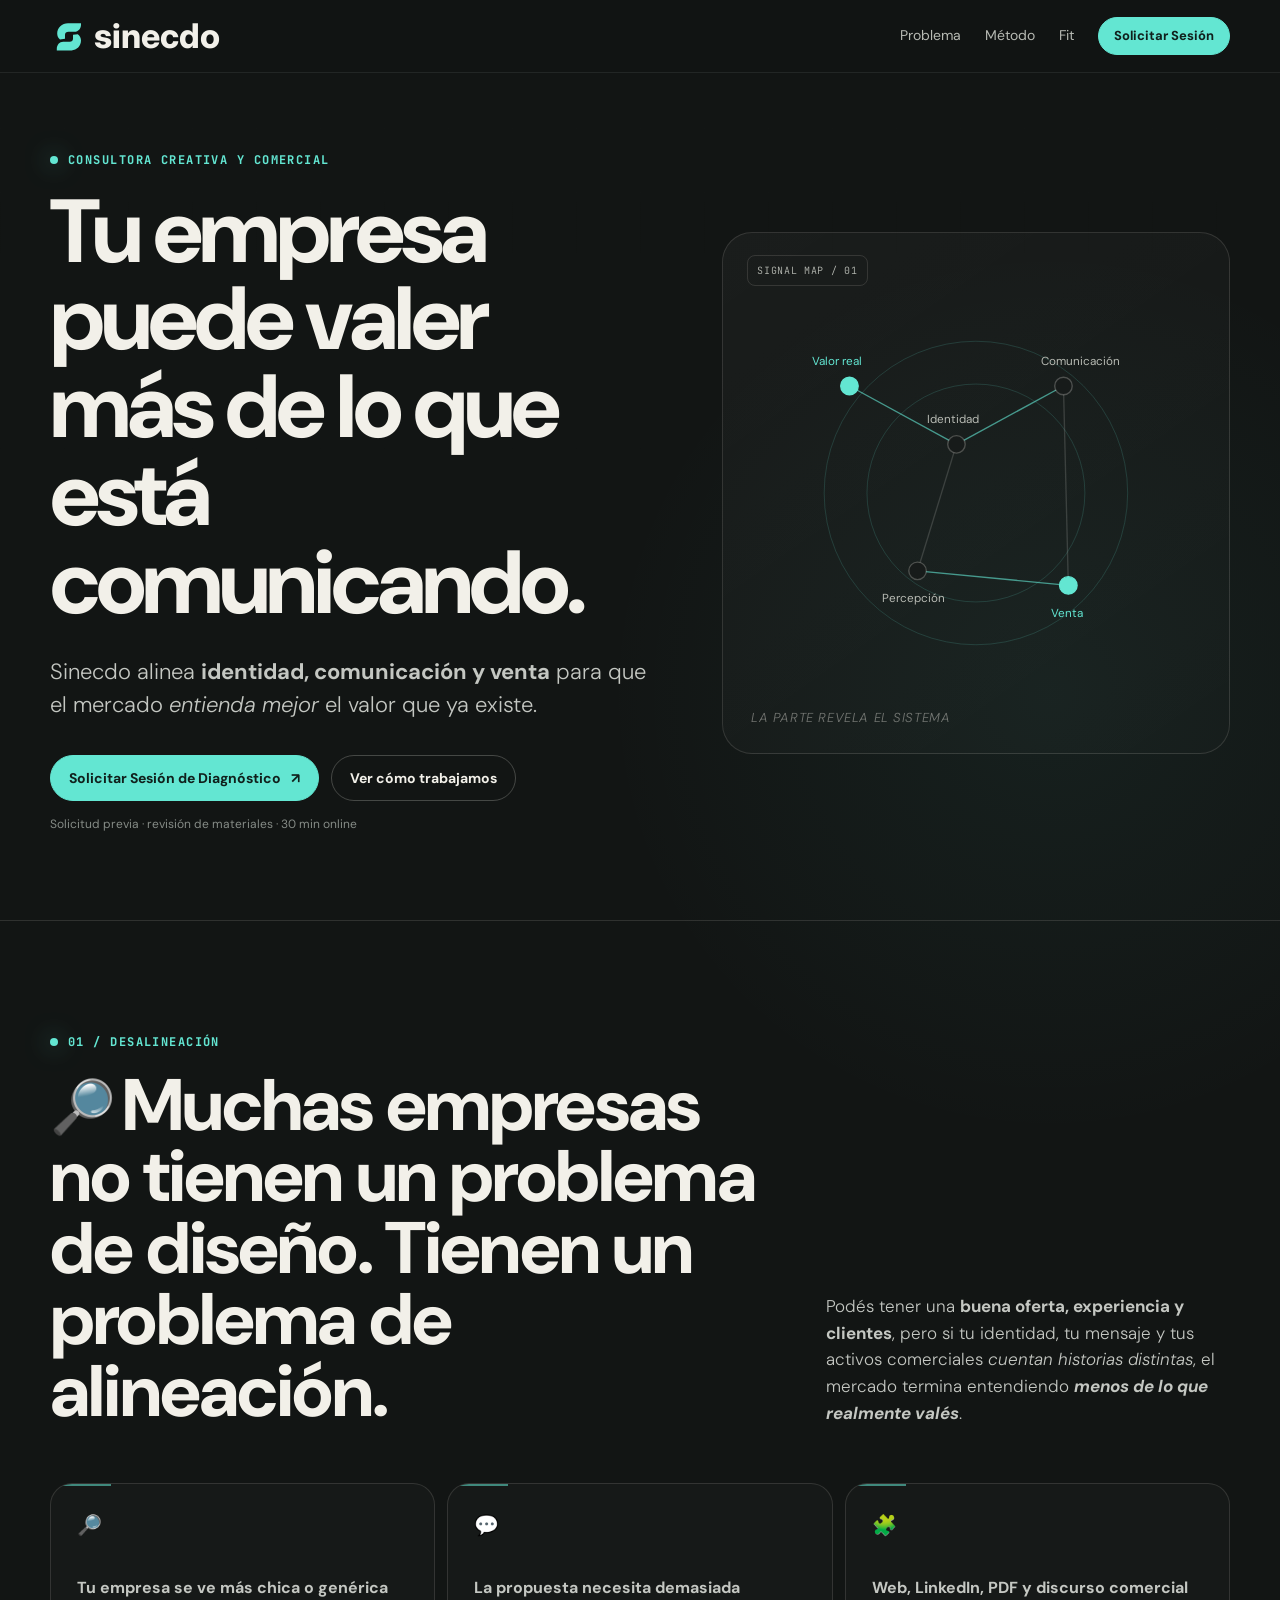
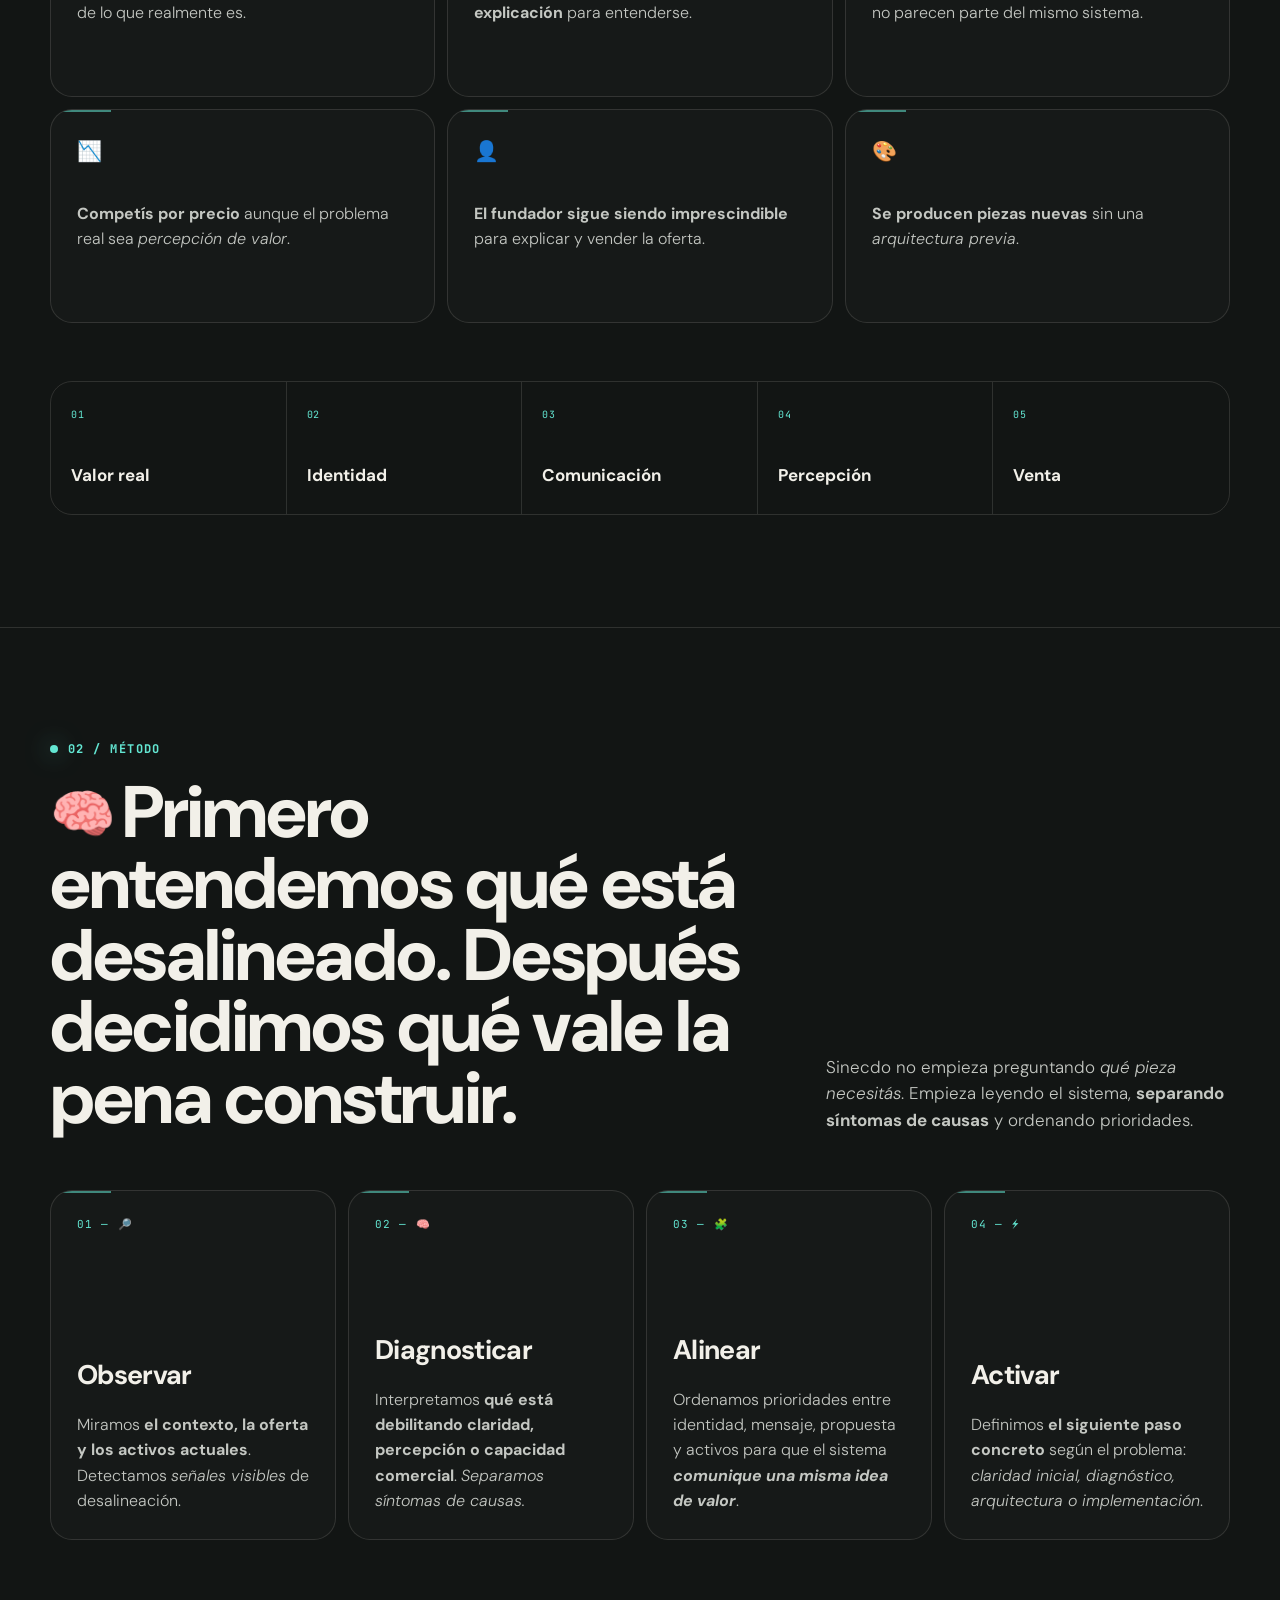
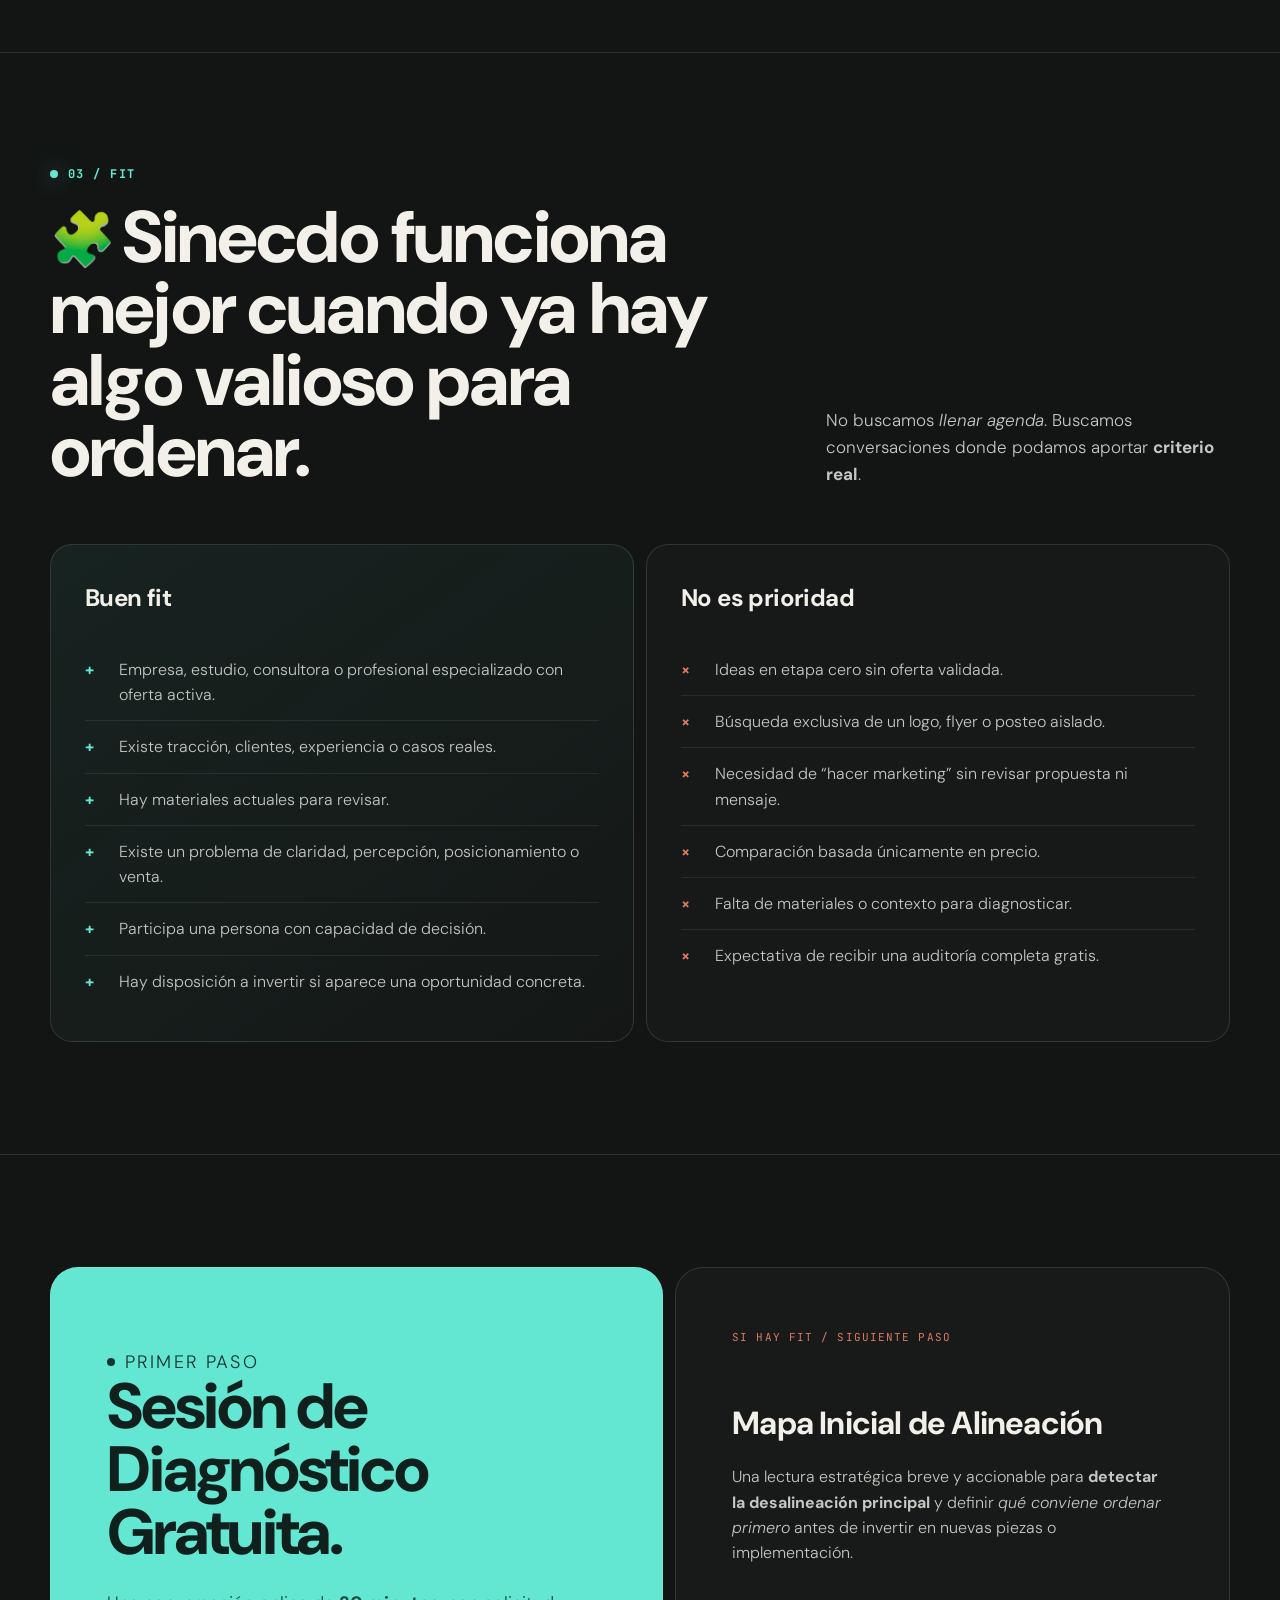
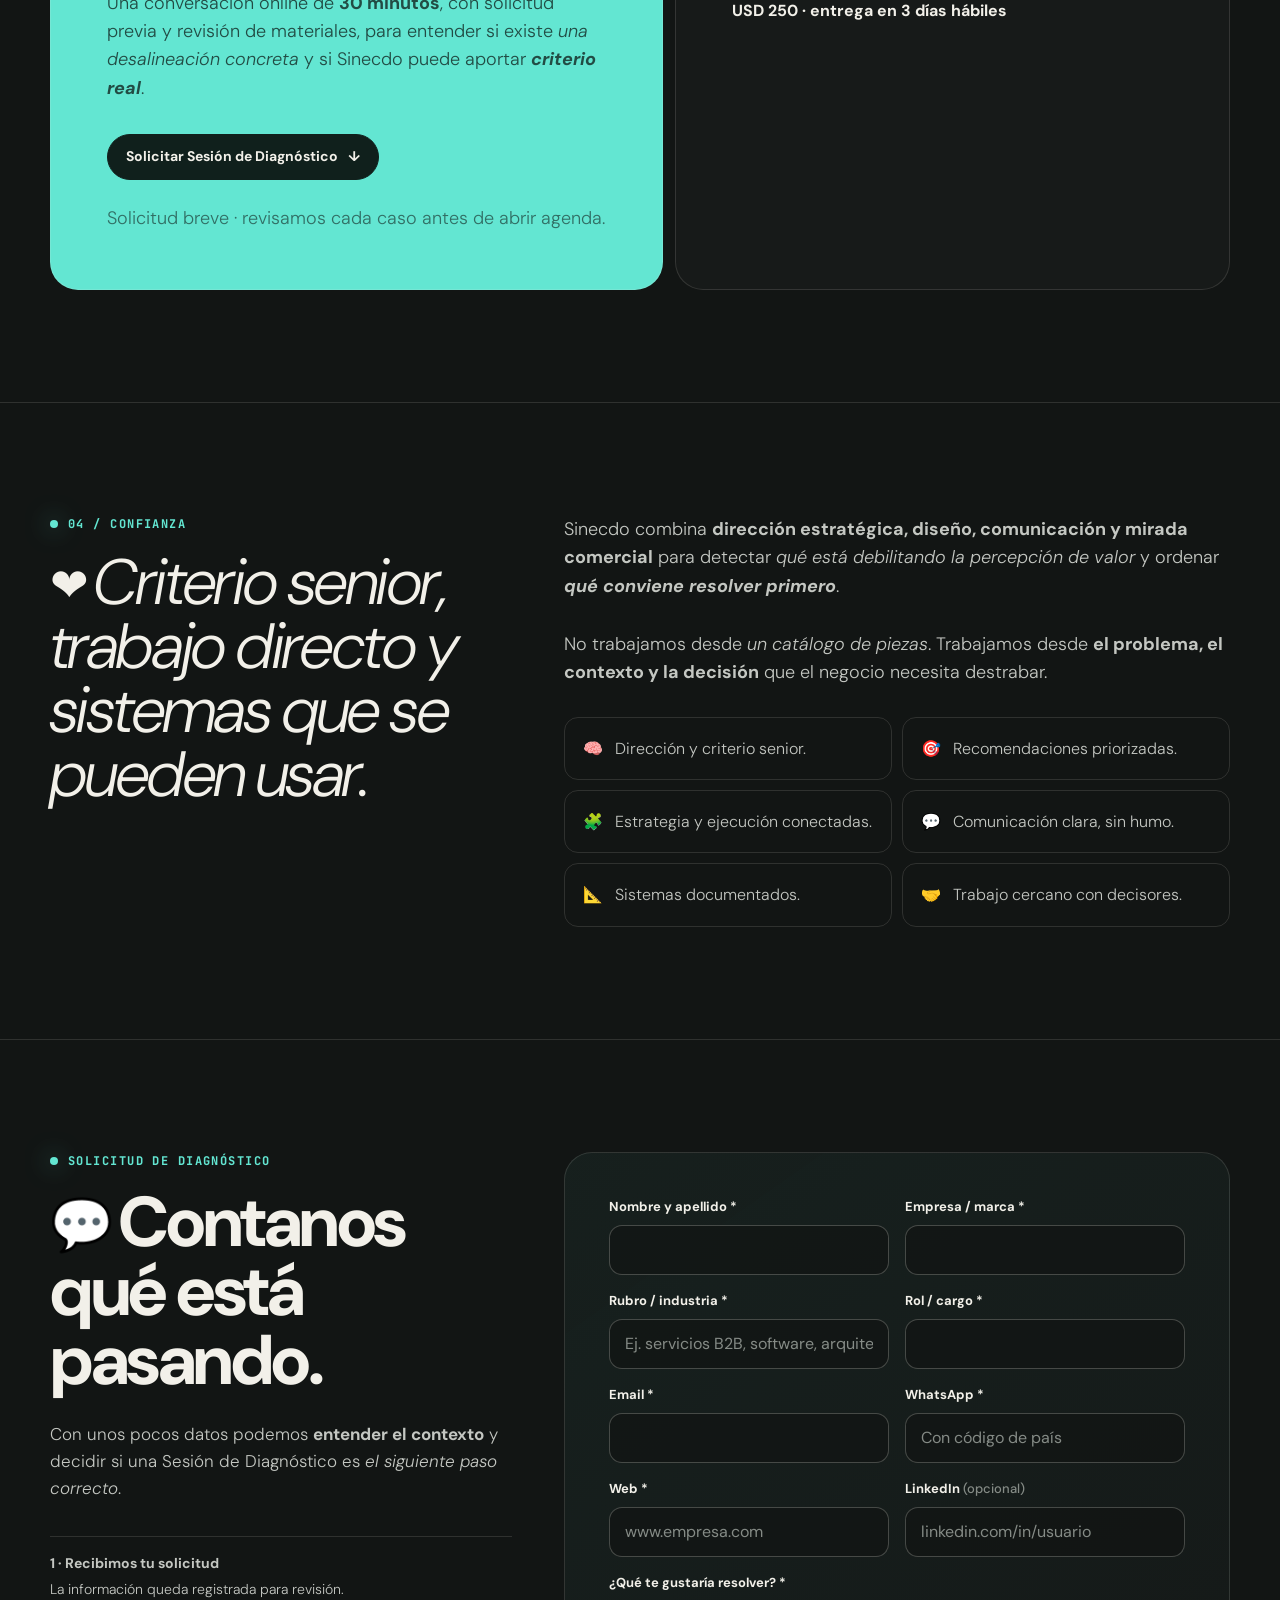
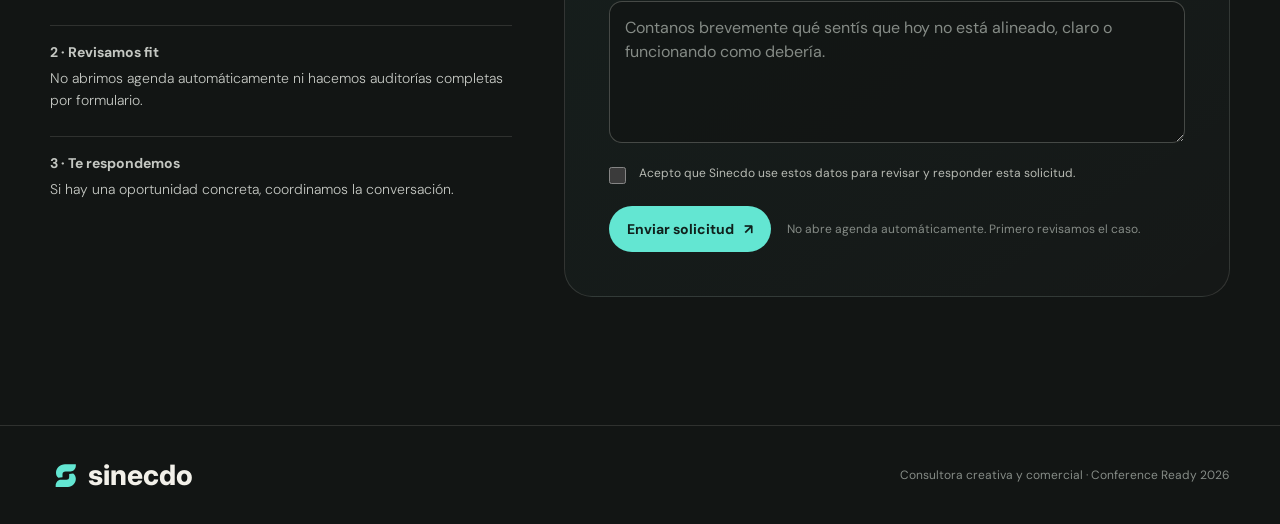
==== commit 8e57a417: "Bump cache for softer aqua and unified copy color" ====
--- a/index.html
+++ b/index.html
@@ -18,21 +18,21 @@
   <meta name="twitter:description" content="Ayudamos a empresas con valor real pero comunicación desalineada a ordenar cómo se ven, cómo se explican y cómo venden.">
   <title>Sinecdo — Consultora creativa y comercial</title>
   <!-- editorial typography deploy: 2026-09-01 / DM Sans web / Inter 760 logo / aqua #63E6D2 -->
-  <link rel="icon" href="/brand/sinecdo/favicon.svg?v=20260901-dmsans-editorial-v2" type="image/svg+xml">
-  <link rel="icon" href="/brand/sinecdo/favicon-16.svg?v=20260901-dmsans-editorial-v2" sizes="16x16" type="image/svg+xml">
-  <link rel="icon" href="/brand/sinecdo/favicon-32.svg?v=20260901-dmsans-editorial-v2" sizes="32x32" type="image/svg+xml">
-  <link rel="icon" href="/brand/sinecdo/favicon-48.svg?v=20260901-dmsans-editorial-v2" sizes="48x48" type="image/svg+xml">
-  <link rel="icon" href="/brand/sinecdo/favicon-64.svg?v=20260901-dmsans-editorial-v2" sizes="64x64" type="image/svg+xml">
-  <link rel="stylesheet" href="styles.css?v=20260901-dmsans-editorial-v2">
-  <link rel="stylesheet" href="form.css?v=20260901-dmsans-editorial-v2">
-  <link rel="stylesheet" href="typography.css?v=20260901-dmsans-editorial-v2">
+  <link rel="icon" href="/brand/sinecdo/favicon.svg?v=20260901-dmsans-editorial-v3" type="image/svg+xml">
+  <link rel="icon" href="/brand/sinecdo/favicon-16.svg?v=20260901-dmsans-editorial-v3" sizes="16x16" type="image/svg+xml">
+  <link rel="icon" href="/brand/sinecdo/favicon-32.svg?v=20260901-dmsans-editorial-v3" sizes="32x32" type="image/svg+xml">
+  <link rel="icon" href="/brand/sinecdo/favicon-48.svg?v=20260901-dmsans-editorial-v3" sizes="48x48" type="image/svg+xml">
+  <link rel="icon" href="/brand/sinecdo/favicon-64.svg?v=20260901-dmsans-editorial-v3" sizes="64x64" type="image/svg+xml">
+  <link rel="stylesheet" href="styles.css?v=20260901-dmsans-editorial-v3">
+  <link rel="stylesheet" href="form.css?v=20260901-dmsans-editorial-v3">
+  <link rel="stylesheet" href="typography.css?v=20260901-dmsans-editorial-v3">
   <script src="lead-capture.js?v=restore-final-20260831-2" defer></script>
 </head>
 <body>
   <header class="site-header">
     <div class="wrap nav">
       <a class="brand" href="#top" aria-label="Sinecdo, inicio">
-        <img class="brand-logo" src="/brand/sinecdo/sinecdo-lockup-horizontal-dark-bg.svg?v=20260901-dmsans-editorial-v2" alt="Sinecdo" width="293.382" height="80">
+        <img class="brand-logo" src="/brand/sinecdo/sinecdo-lockup-horizontal-dark-bg.svg?v=20260901-dmsans-editorial-v3" alt="Sinecdo" width="293.382" height="80">
       </a>
       <nav class="nav-links" aria-label="Navegación principal">
         <a href="#problema">Problema</a>
@@ -293,7 +293,7 @@
   <footer class="site-footer">
     <div class="wrap footer-row">
       <a class="footer-brand" href="#top" aria-label="Sinecdo, inicio">
-        <img class="footer-brand-logo" src="/brand/sinecdo/sinecdo-lockup-horizontal-dark-bg.svg?v=20260901-dmsans-editorial-v2" alt="Sinecdo" width="293.382" height="80">
+        <img class="footer-brand-logo" src="/brand/sinecdo/sinecdo-lockup-horizontal-dark-bg.svg?v=20260901-dmsans-editorial-v3" alt="Sinecdo" width="293.382" height="80">
       </a>
       <span>Consultora creativa y comercial · Conference Ready 2026</span>
     </div>
--- a/typography.css
+++ b/typography.css
@@ -94,6 +94,7 @@
 .diagnostic-main > p,
 .next-step p,
 .trust-copy > p,
+.trust-signal,
 .lead-capture-copy > p:not(.eyebrow),
 .lead-capture-point,
 .final-cta p {
@@ -112,6 +113,7 @@
 .clean-list li,
 .next-step p,
 .trust-copy > p,
+.trust-signal,
 .lead-capture-copy > p:not(.eyebrow),
 .lead-capture-point,
 .final-cta p {
@@ -148,6 +150,8 @@
   font-style: italic;
   font-weight: 700;
 }
+
+.lead-capture-point strong { color: inherit; }
 
 /* Emoji as semantic editorial marker, not decoration. */
 .title-emoji {
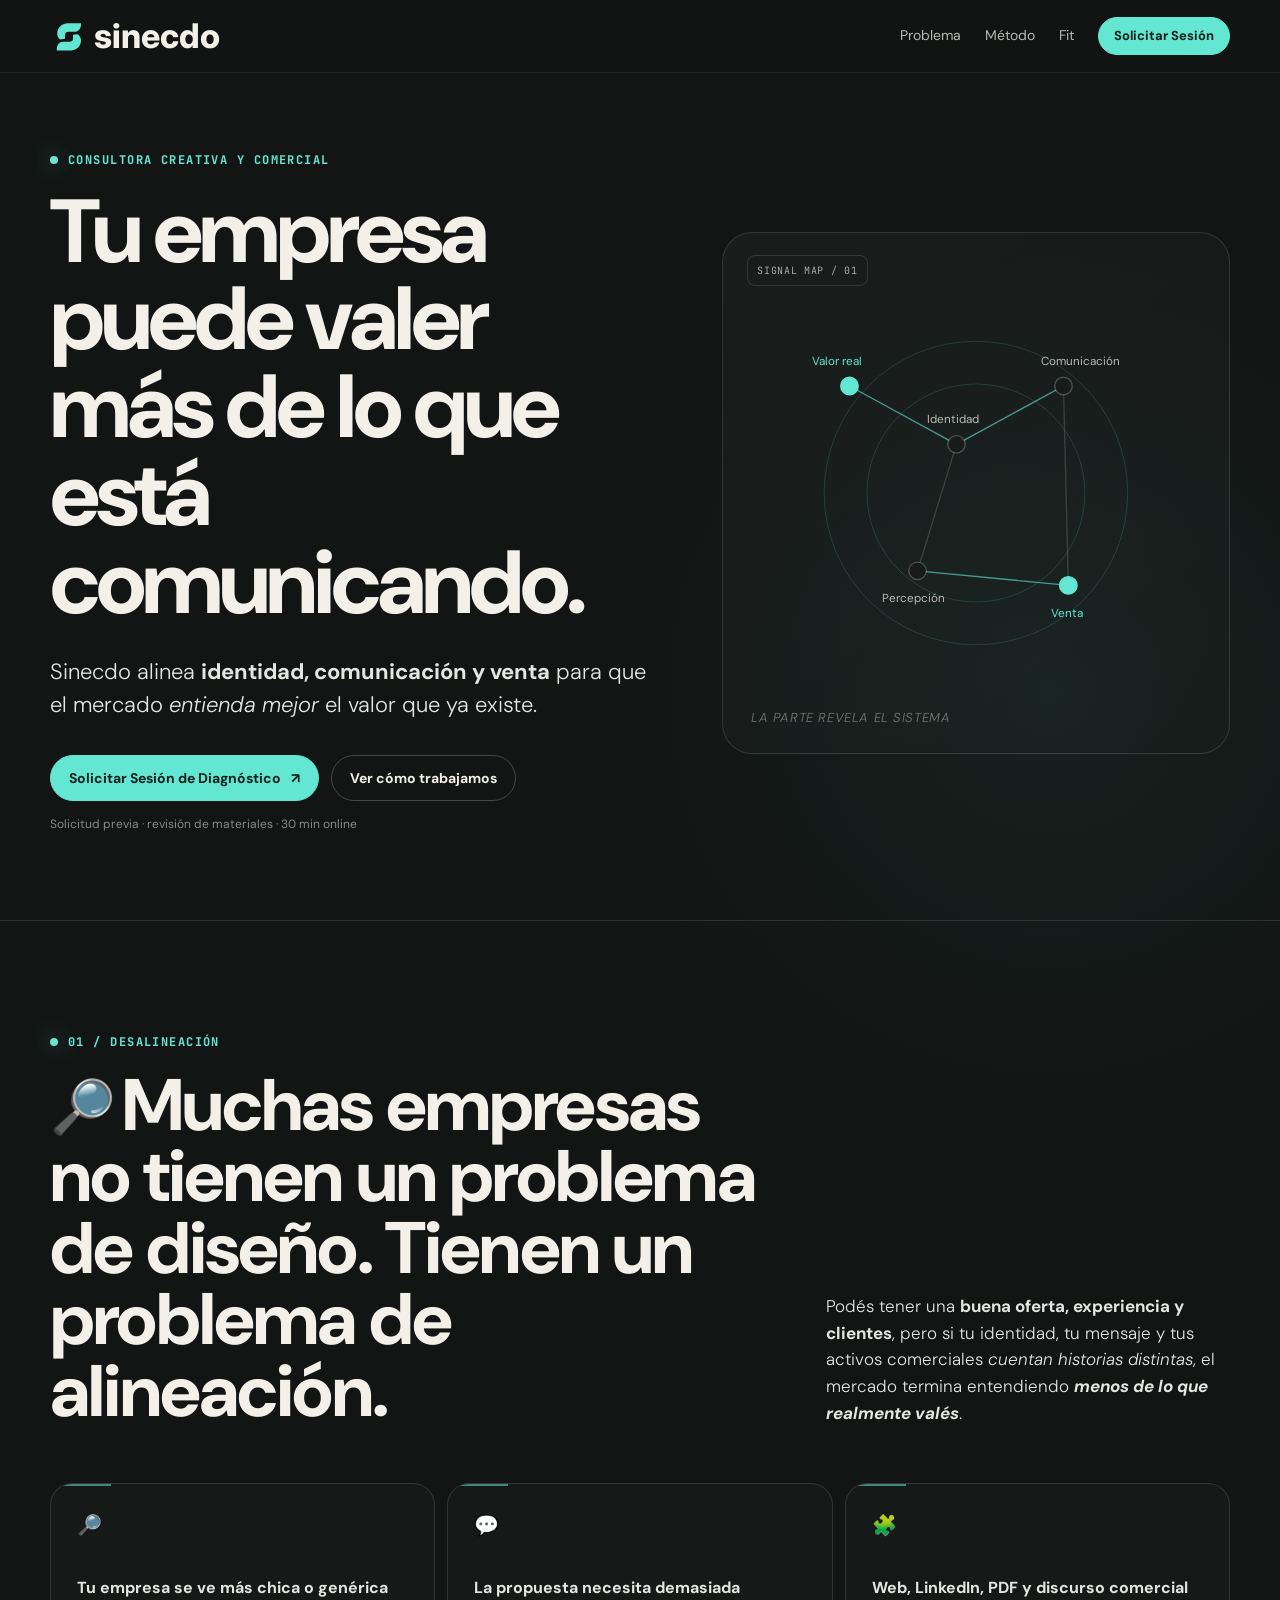
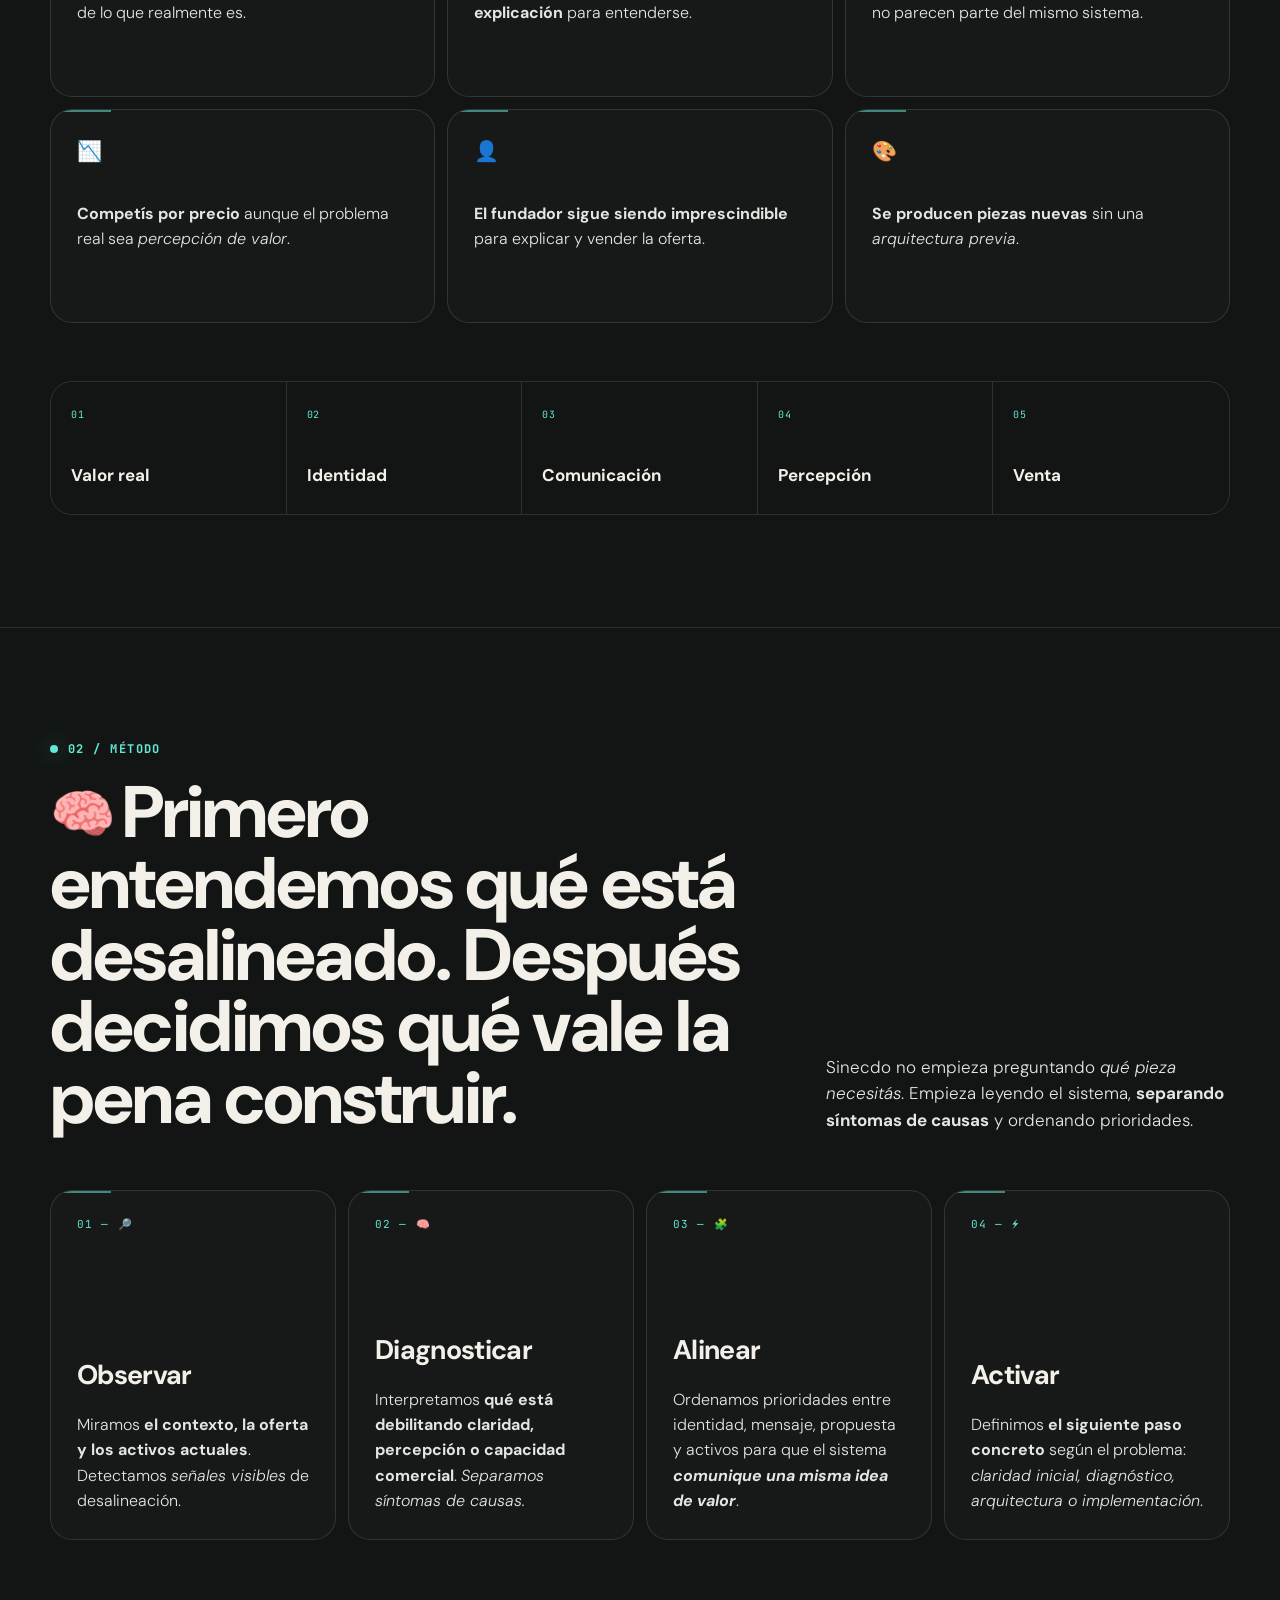
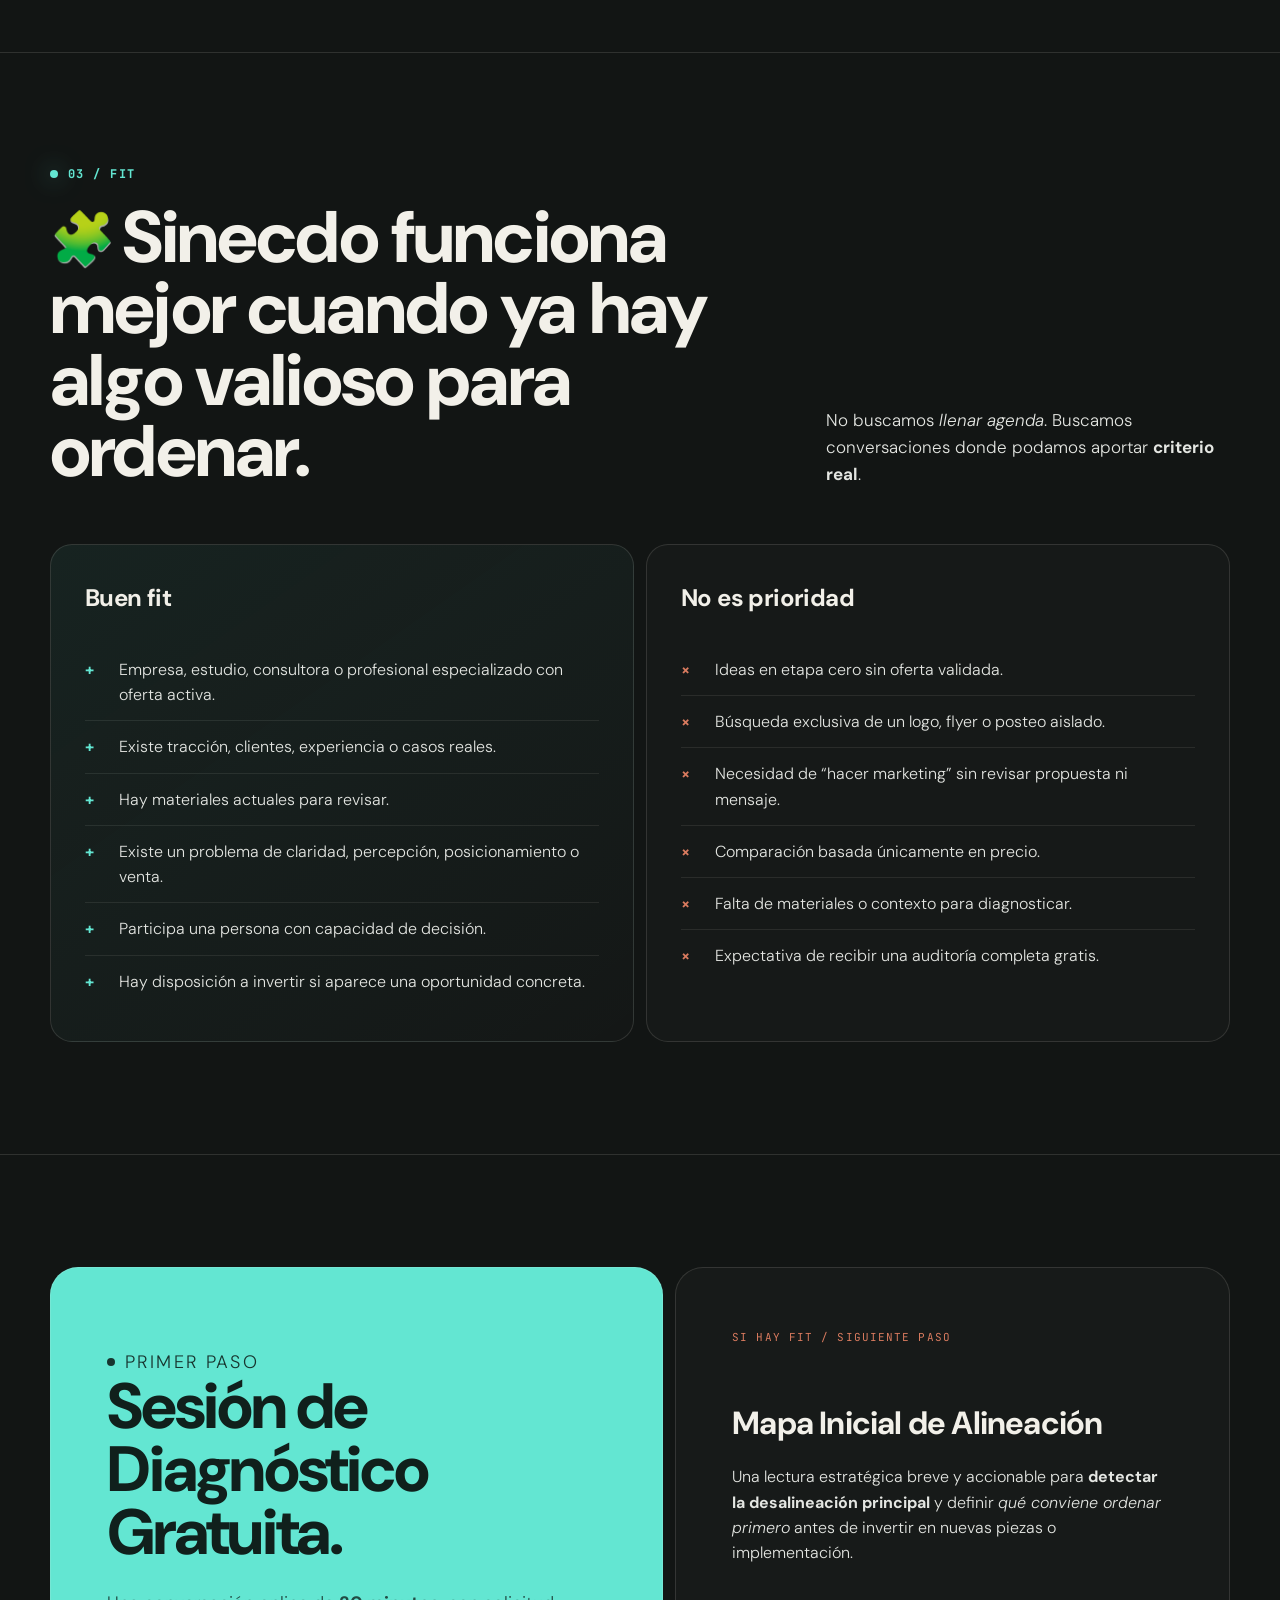
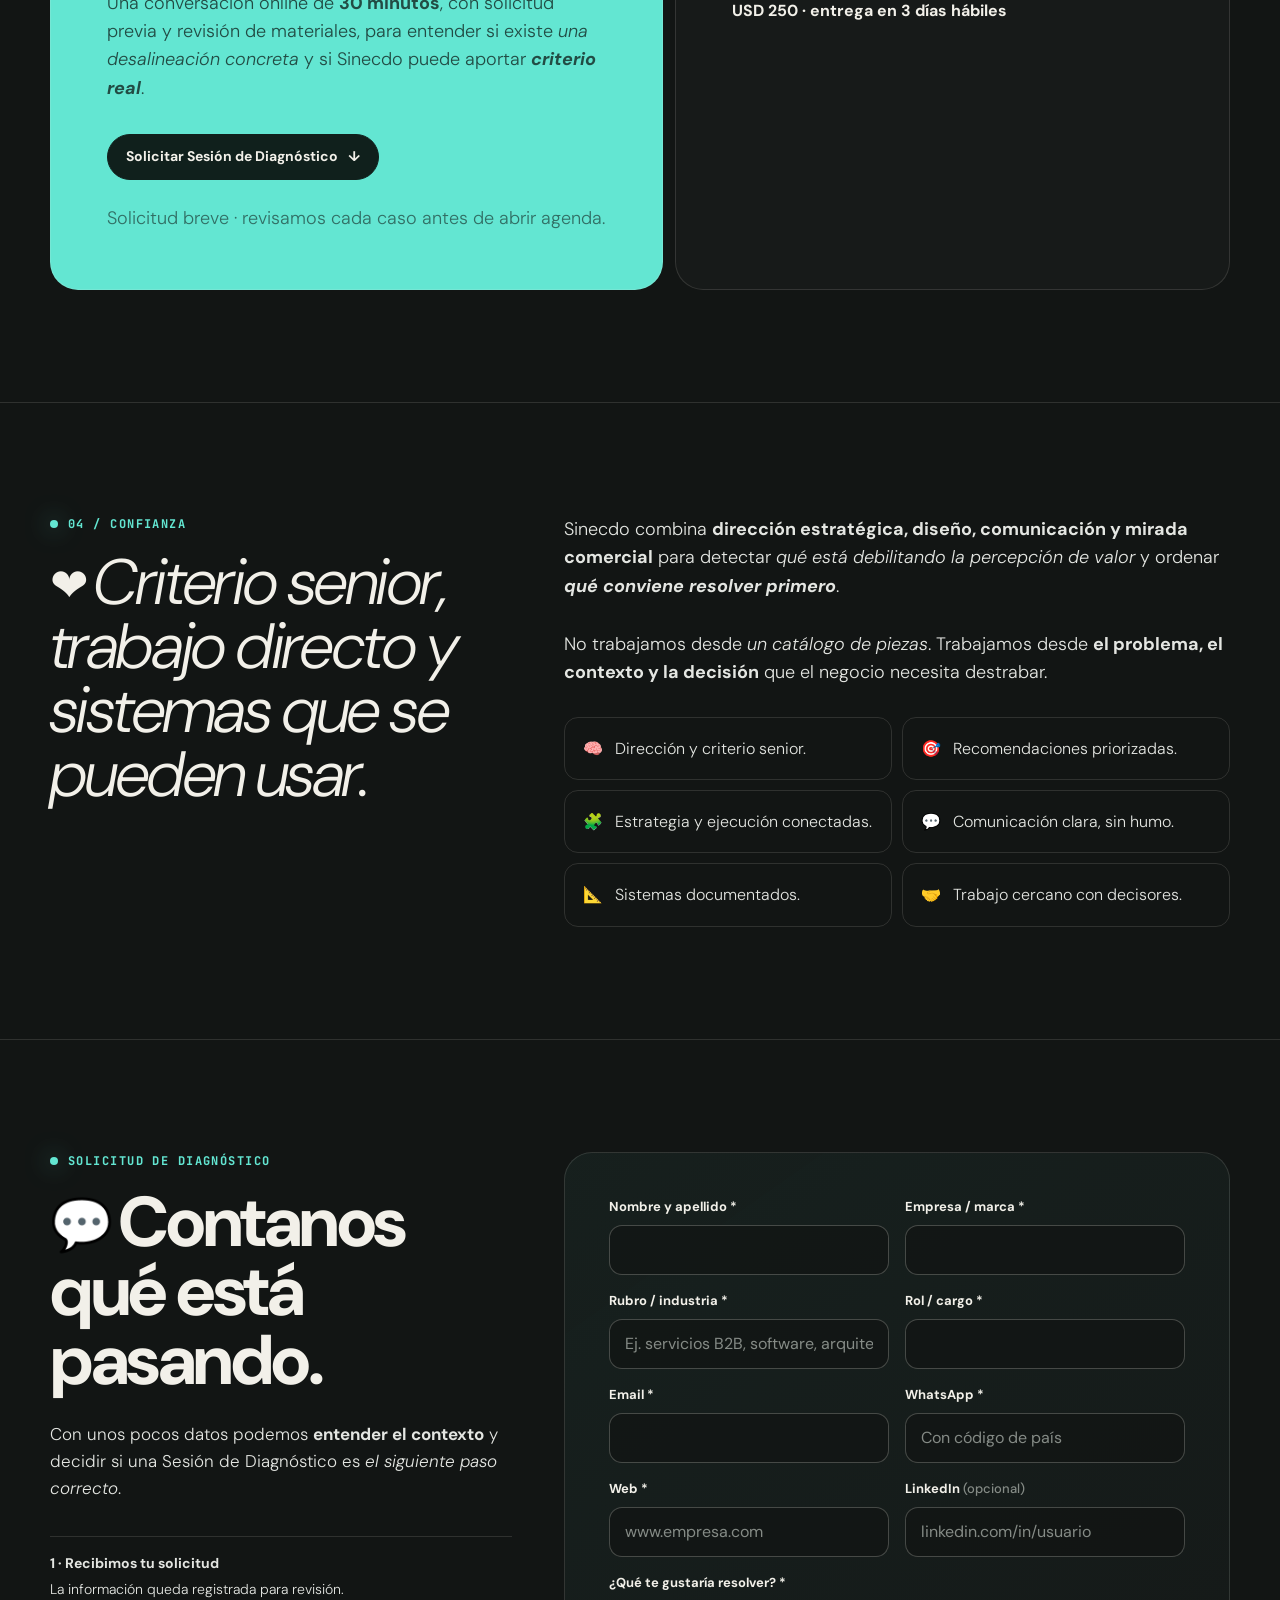
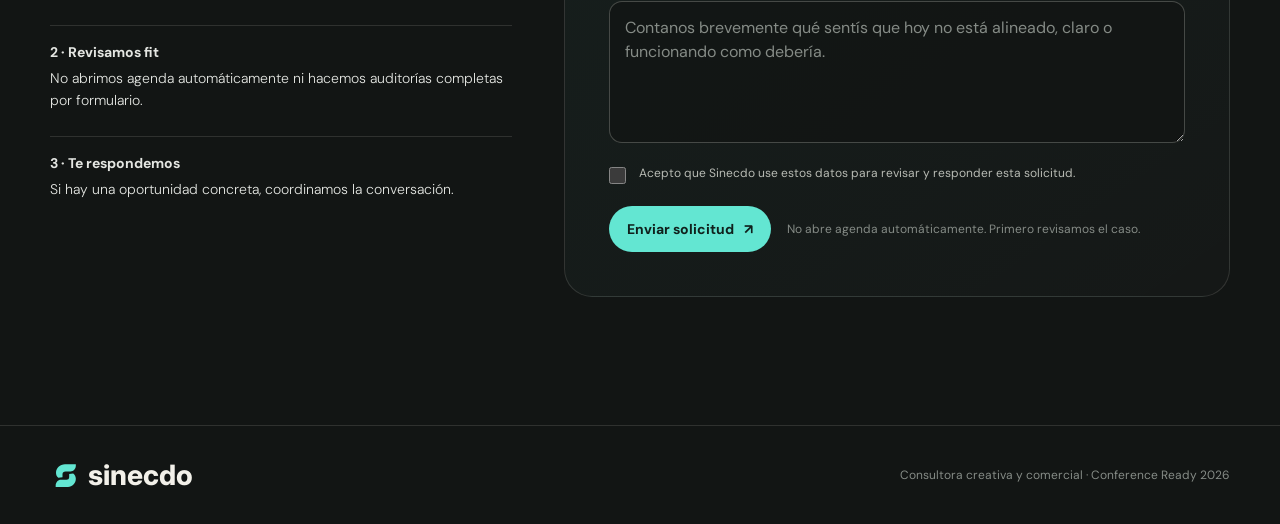
==== commit b3d5aa6d: "Bump cache for lighter editorial gray" ====
--- a/index.html
+++ b/index.html
@@ -18,21 +18,21 @@
   <meta name="twitter:description" content="Ayudamos a empresas con valor real pero comunicación desalineada a ordenar cómo se ven, cómo se explican y cómo venden.">
   <title>Sinecdo — Consultora creativa y comercial</title>
   <!-- editorial typography deploy: 2026-09-01 / DM Sans web / Inter 760 logo / aqua #63E6D2 -->
-  <link rel="icon" href="/brand/sinecdo/favicon.svg?v=20260901-dmsans-editorial-v3" type="image/svg+xml">
-  <link rel="icon" href="/brand/sinecdo/favicon-16.svg?v=20260901-dmsans-editorial-v3" sizes="16x16" type="image/svg+xml">
-  <link rel="icon" href="/brand/sinecdo/favicon-32.svg?v=20260901-dmsans-editorial-v3" sizes="32x32" type="image/svg+xml">
-  <link rel="icon" href="/brand/sinecdo/favicon-48.svg?v=20260901-dmsans-editorial-v3" sizes="48x48" type="image/svg+xml">
-  <link rel="icon" href="/brand/sinecdo/favicon-64.svg?v=20260901-dmsans-editorial-v3" sizes="64x64" type="image/svg+xml">
-  <link rel="stylesheet" href="styles.css?v=20260901-dmsans-editorial-v3">
-  <link rel="stylesheet" href="form.css?v=20260901-dmsans-editorial-v3">
-  <link rel="stylesheet" href="typography.css?v=20260901-dmsans-editorial-v3">
+  <link rel="icon" href="/brand/sinecdo/favicon.svg?v=20260901-dmsans-editorial-v4" type="image/svg+xml">
+  <link rel="icon" href="/brand/sinecdo/favicon-16.svg?v=20260901-dmsans-editorial-v4" sizes="16x16" type="image/svg+xml">
+  <link rel="icon" href="/brand/sinecdo/favicon-32.svg?v=20260901-dmsans-editorial-v4" sizes="32x32" type="image/svg+xml">
+  <link rel="icon" href="/brand/sinecdo/favicon-48.svg?v=20260901-dmsans-editorial-v4" sizes="48x48" type="image/svg+xml">
+  <link rel="icon" href="/brand/sinecdo/favicon-64.svg?v=20260901-dmsans-editorial-v4" sizes="64x64" type="image/svg+xml">
+  <link rel="stylesheet" href="styles.css?v=20260901-dmsans-editorial-v4">
+  <link rel="stylesheet" href="form.css?v=20260901-dmsans-editorial-v4">
+  <link rel="stylesheet" href="typography.css?v=20260901-dmsans-editorial-v4">
   <script src="lead-capture.js?v=restore-final-20260831-2" defer></script>
 </head>
 <body>
   <header class="site-header">
     <div class="wrap nav">
       <a class="brand" href="#top" aria-label="Sinecdo, inicio">
-        <img class="brand-logo" src="/brand/sinecdo/sinecdo-lockup-horizontal-dark-bg.svg?v=20260901-dmsans-editorial-v3" alt="Sinecdo" width="293.382" height="80">
+        <img class="brand-logo" src="/brand/sinecdo/sinecdo-lockup-horizontal-dark-bg.svg?v=20260901-dmsans-editorial-v4" alt="Sinecdo" width="293.382" height="80">
       </a>
       <nav class="nav-links" aria-label="Navegación principal">
         <a href="#problema">Problema</a>
@@ -293,7 +293,7 @@
   <footer class="site-footer">
     <div class="wrap footer-row">
       <a class="footer-brand" href="#top" aria-label="Sinecdo, inicio">
-        <img class="footer-brand-logo" src="/brand/sinecdo/sinecdo-lockup-horizontal-dark-bg.svg?v=20260901-dmsans-editorial-v3" alt="Sinecdo" width="293.382" height="80">
+        <img class="footer-brand-logo" src="/brand/sinecdo/sinecdo-lockup-horizontal-dark-bg.svg?v=20260901-dmsans-editorial-v4" alt="Sinecdo" width="293.382" height="80">
       </a>
       <span>Consultora creativa y comercial · Conference Ready 2026</span>
     </div>
--- a/typography.css
+++ b/typography.css
@@ -9,7 +9,7 @@
   --editorial-display-leading: .98;
   --editorial-h1-tracking: -.045em;
   --editorial-h2-tracking: -.025em;
-  --editorial-copy: #C4C7C2;
+  --editorial-copy: #E4E6E2;
   --aqua: #63E6D2;
   --aqua-soft: rgba(99, 230, 210, .12);
   --aqua-line: rgba(99, 230, 210, .34);
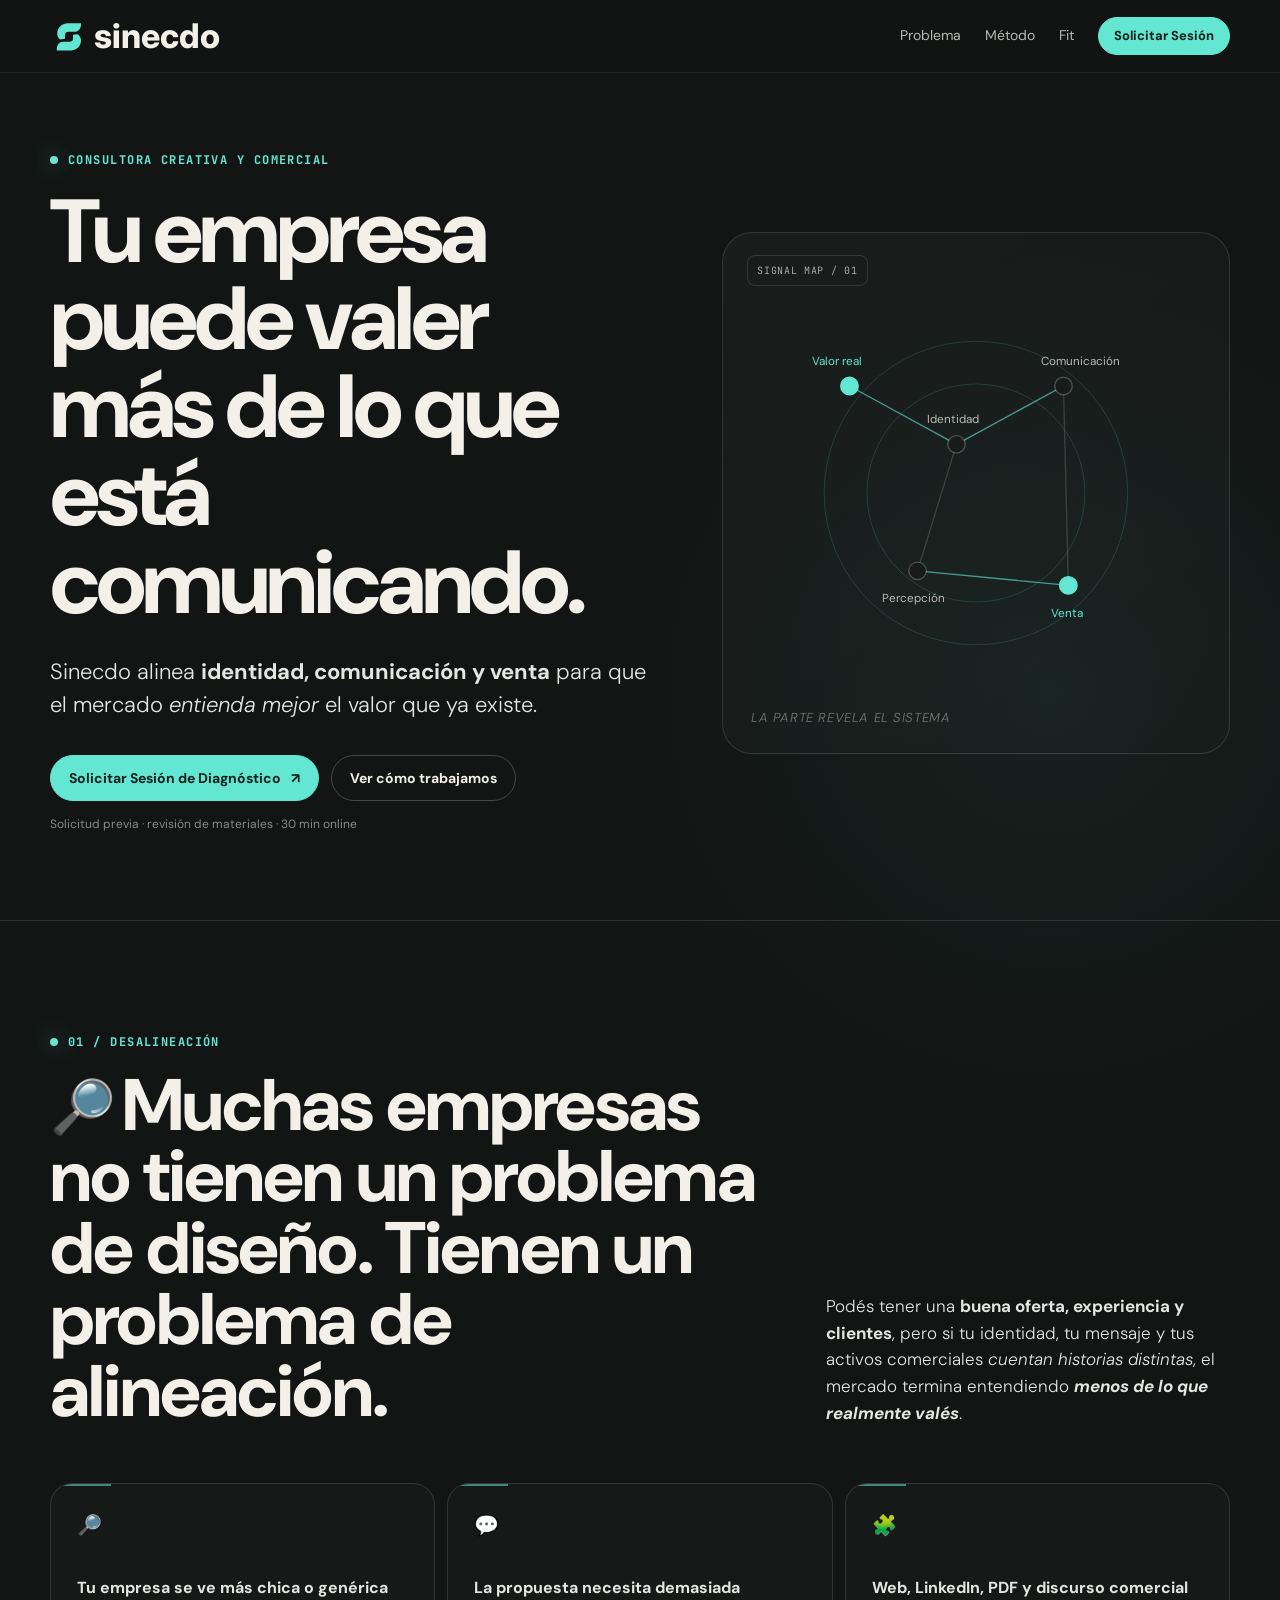
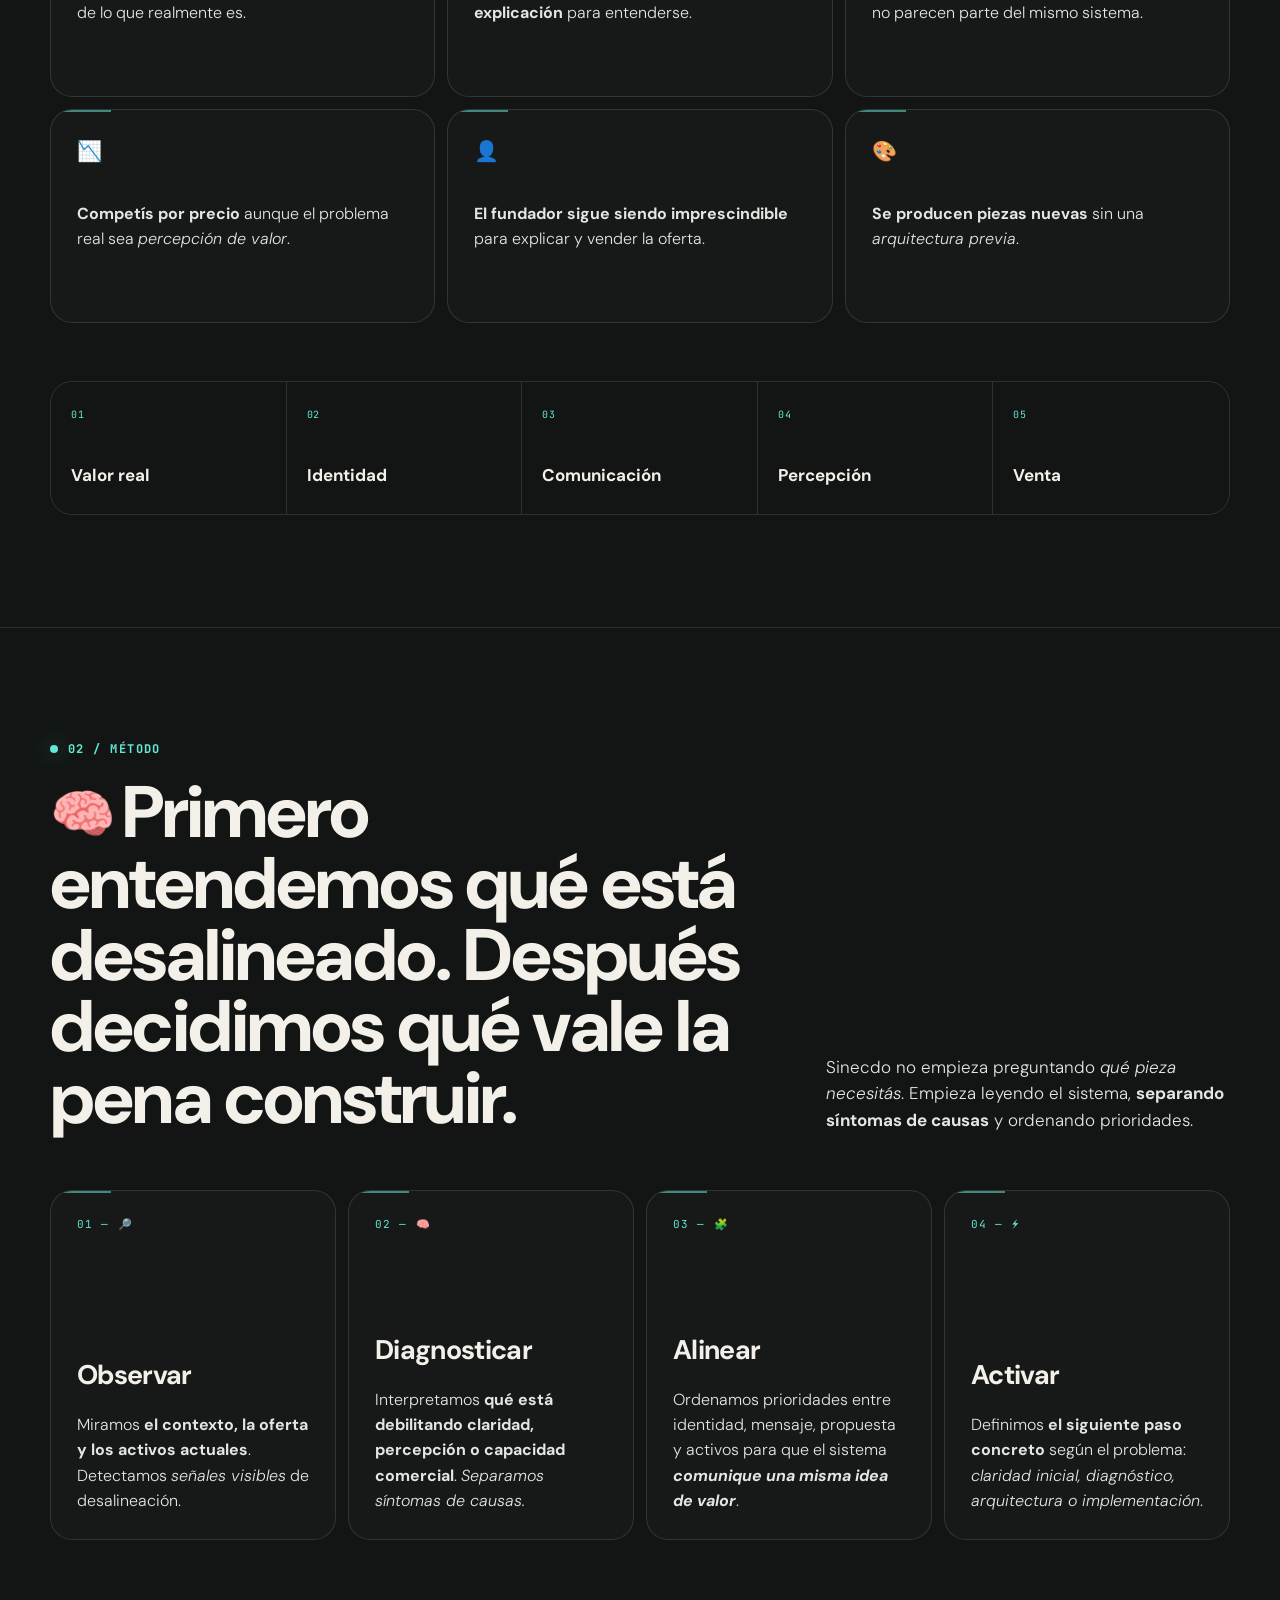
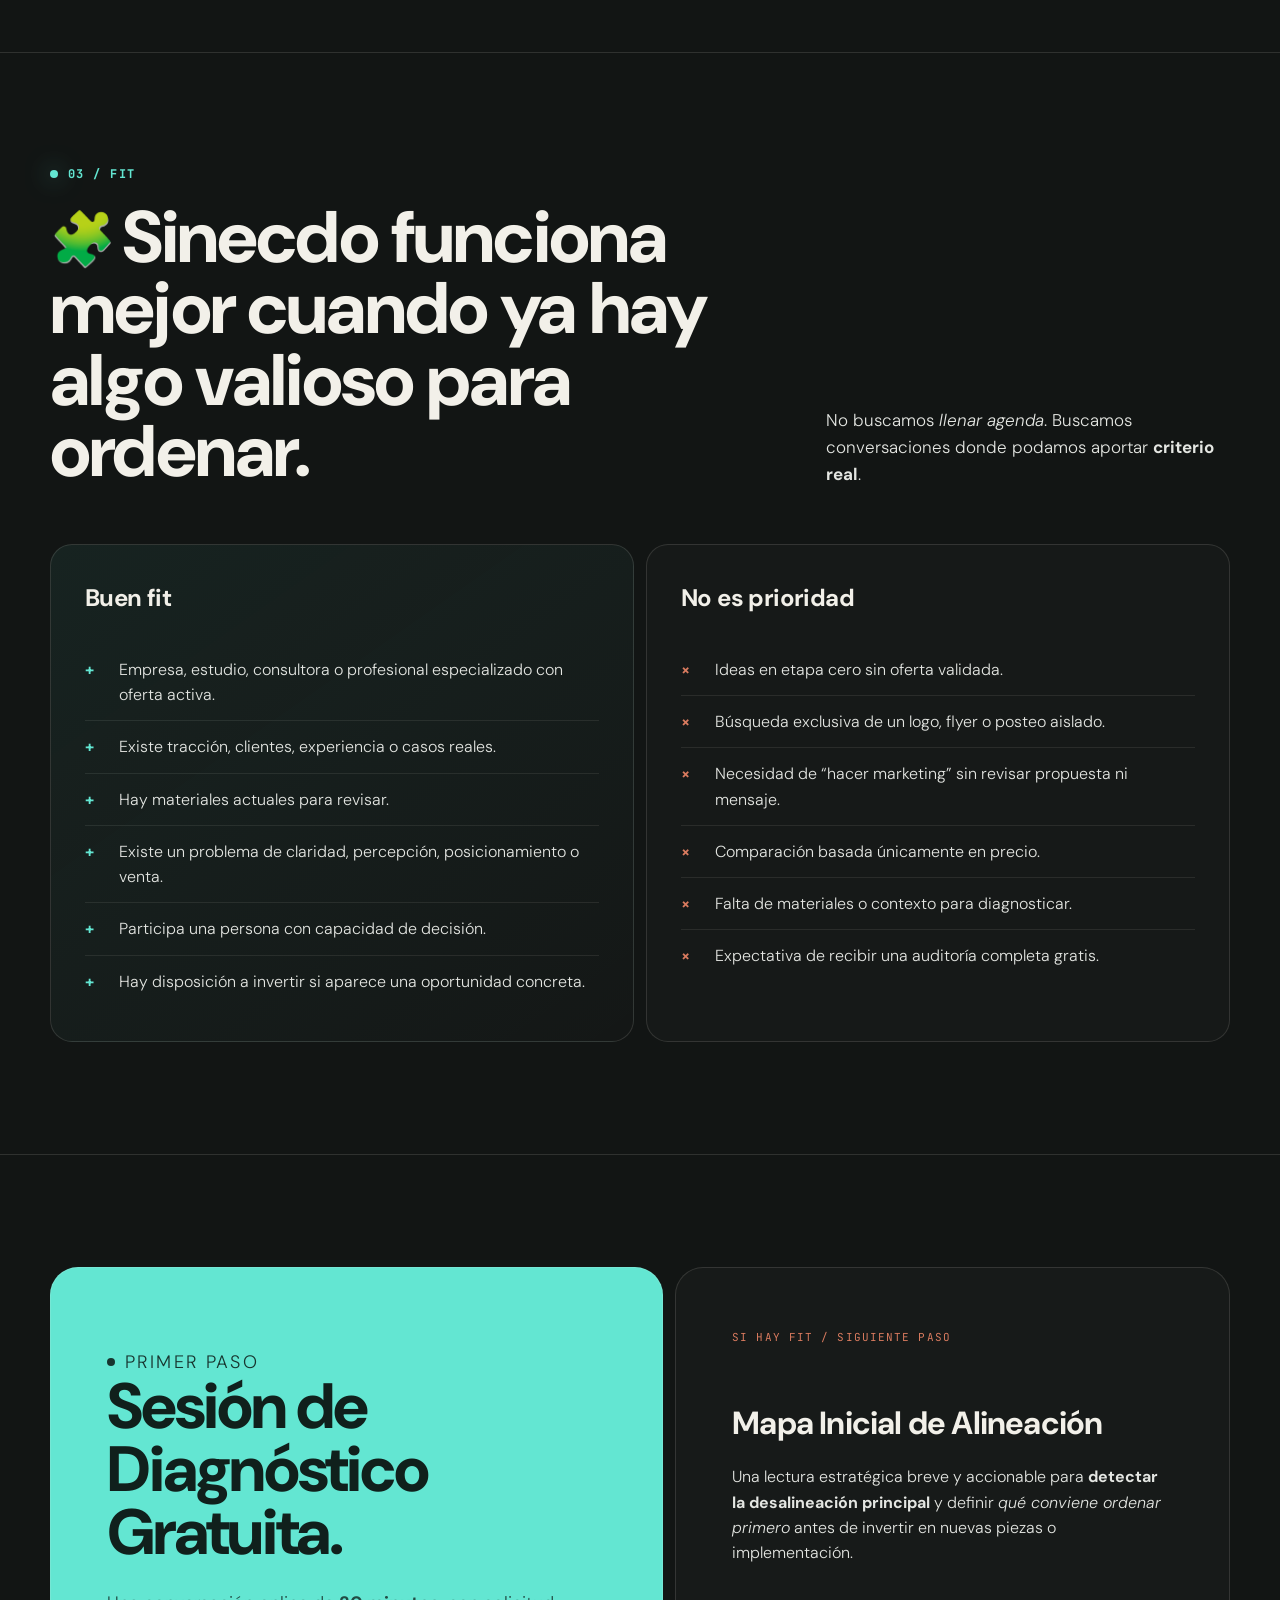
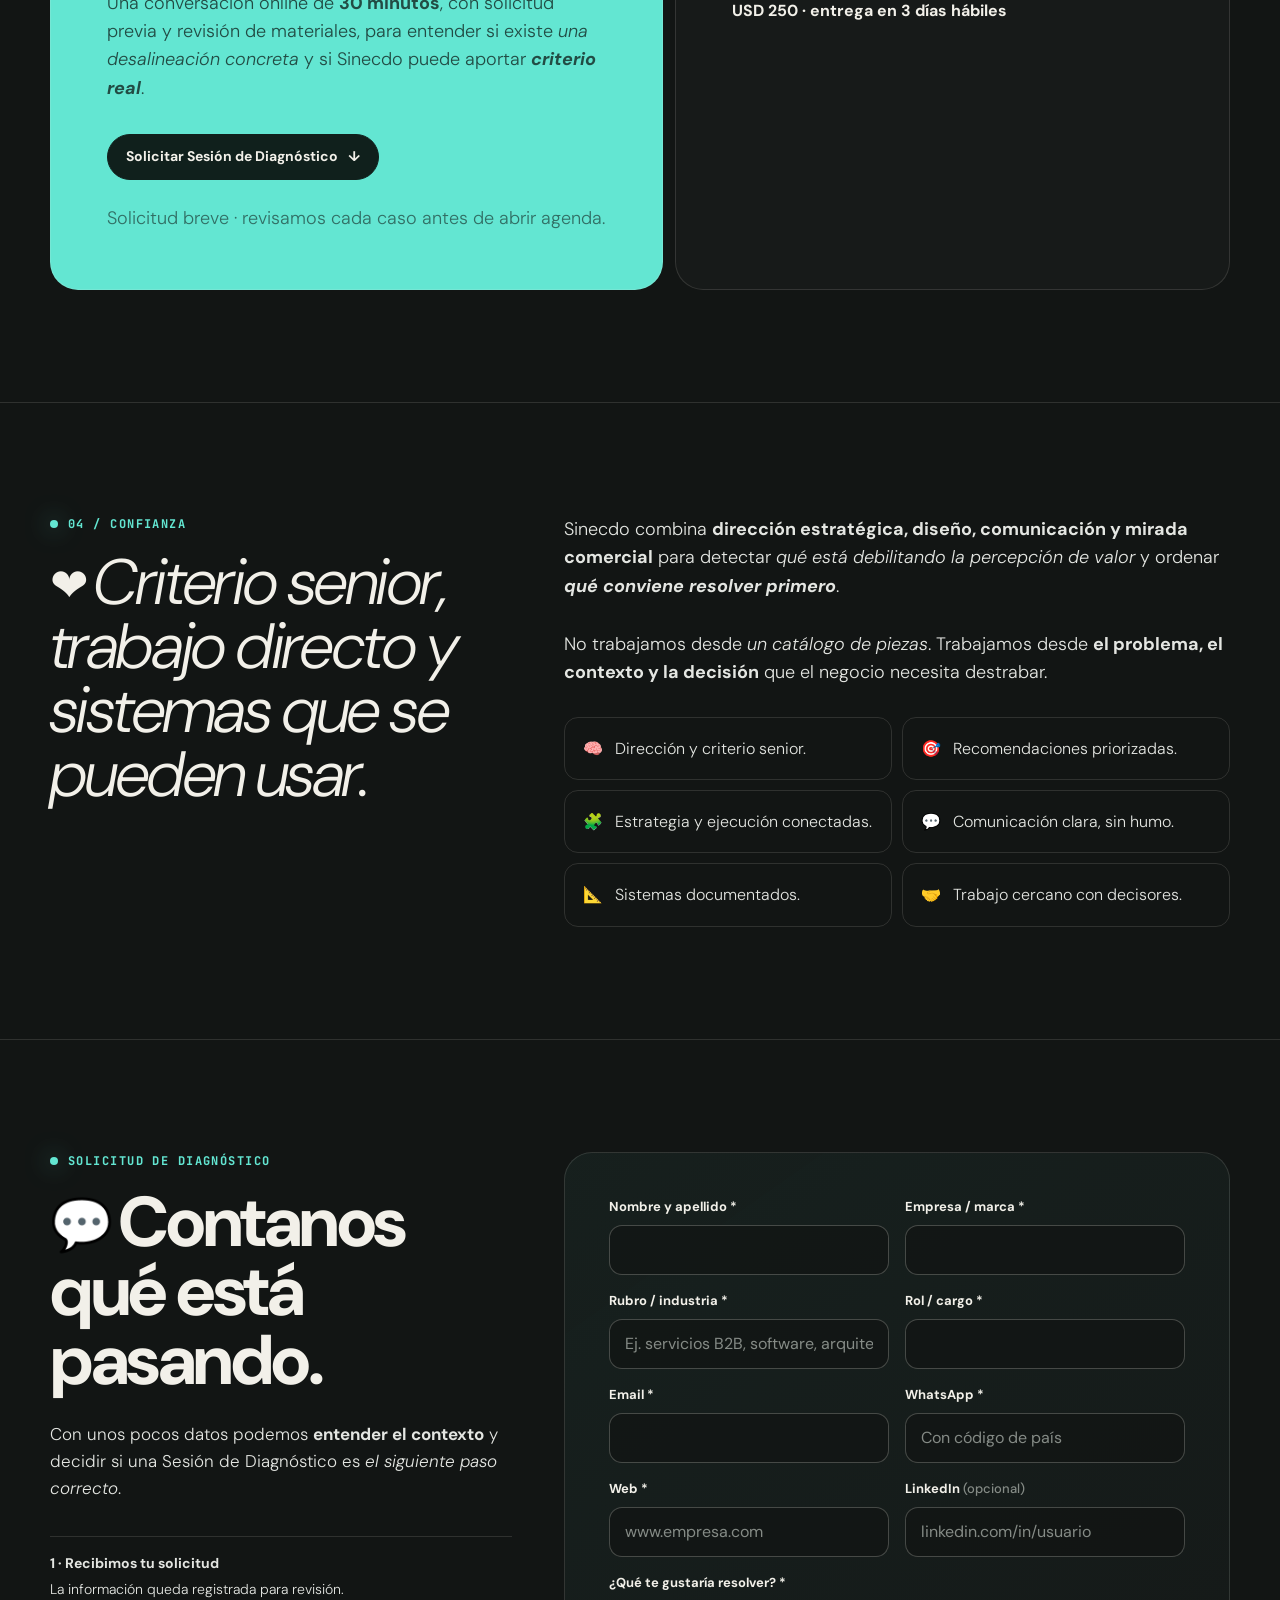
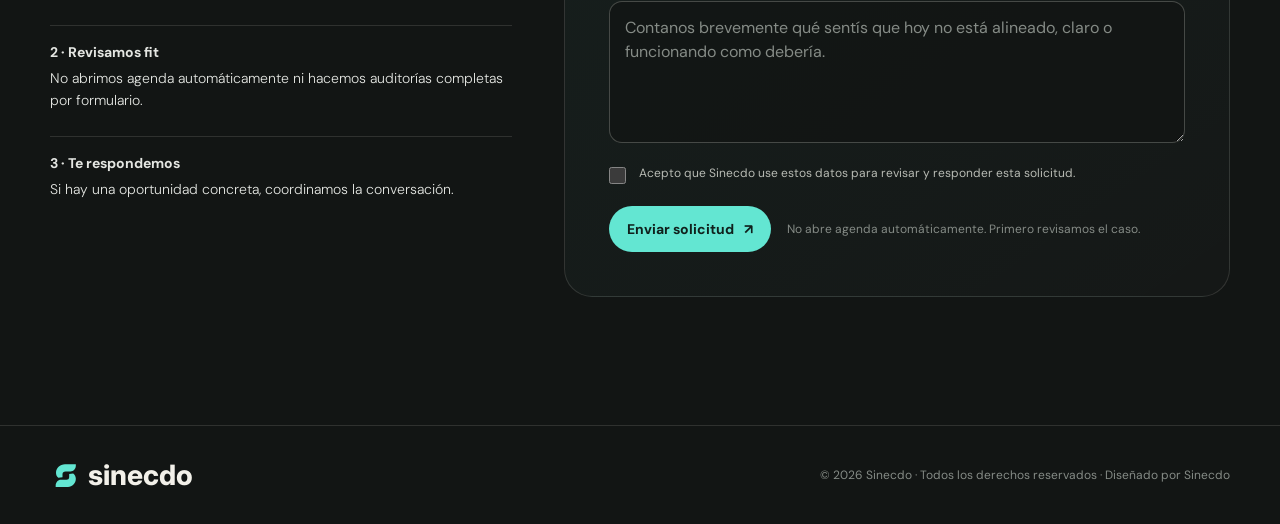
==== commit 3d93308e: "fix: replace Conference Ready footer with legal footer" ====
--- a/index.html
+++ b/index.html
@@ -18,21 +18,21 @@
   <meta name="twitter:description" content="Ayudamos a empresas con valor real pero comunicación desalineada a ordenar cómo se ven, cómo se explican y cómo venden.">
   <title>Sinecdo — Consultora creativa y comercial</title>
   <!-- editorial typography deploy: 2026-09-01 / DM Sans web / Inter 760 logo / aqua #63E6D2 -->
-  <link rel="icon" href="/brand/sinecdo/favicon.svg?v=20260901-dmsans-editorial-v4" type="image/svg+xml">
-  <link rel="icon" href="/brand/sinecdo/favicon-16.svg?v=20260901-dmsans-editorial-v4" sizes="16x16" type="image/svg+xml">
-  <link rel="icon" href="/brand/sinecdo/favicon-32.svg?v=20260901-dmsans-editorial-v4" sizes="32x32" type="image/svg+xml">
-  <link rel="icon" href="/brand/sinecdo/favicon-48.svg?v=20260901-dmsans-editorial-v4" sizes="48x48" type="image/svg+xml">
-  <link rel="icon" href="/brand/sinecdo/favicon-64.svg?v=20260901-dmsans-editorial-v4" sizes="64x64" type="image/svg+xml">
-  <link rel="stylesheet" href="styles.css?v=20260901-dmsans-editorial-v4">
-  <link rel="stylesheet" href="form.css?v=20260901-dmsans-editorial-v4">
-  <link rel="stylesheet" href="typography.css?v=20260901-dmsans-editorial-v4">
+  <link rel="icon" href="/brand/sinecdo/favicon.svg?v=20260902-brand-v06" type="image/svg+xml">
+  <link rel="icon" href="/brand/sinecdo/favicon-16.svg?v=20260902-brand-v06" sizes="16x16" type="image/svg+xml">
+  <link rel="icon" href="/brand/sinecdo/favicon-32.svg?v=20260902-brand-v06" sizes="32x32" type="image/svg+xml">
+  <link rel="icon" href="/brand/sinecdo/favicon-48.svg?v=20260902-brand-v06" sizes="48x48" type="image/svg+xml">
+  <link rel="icon" href="/brand/sinecdo/favicon-64.svg?v=20260902-brand-v06" sizes="64x64" type="image/svg+xml">
+  <link rel="stylesheet" href="styles.css?v=20260902-brand-v06">
+  <link rel="stylesheet" href="form.css?v=20260902-brand-v06">
+  <link rel="stylesheet" href="typography.css?v=20260902-brand-v06">
   <script src="lead-capture.js?v=restore-final-20260831-2" defer></script>
 </head>
 <body>
   <header class="site-header">
     <div class="wrap nav">
       <a class="brand" href="#top" aria-label="Sinecdo, inicio">
-        <img class="brand-logo" src="/brand/sinecdo/sinecdo-lockup-horizontal-dark-bg.svg?v=20260901-dmsans-editorial-v4" alt="Sinecdo" width="293.382" height="80">
+        <img class="brand-logo" src="/brand/sinecdo/sinecdo-lockup-horizontal-dark-bg.svg?v=20260902-brand-v06" alt="Sinecdo" width="293.382" height="80">
       </a>
       <nav class="nav-links" aria-label="Navegación principal">
         <a href="#problema">Problema</a>
@@ -293,9 +293,9 @@
   <footer class="site-footer">
     <div class="wrap footer-row">
       <a class="footer-brand" href="#top" aria-label="Sinecdo, inicio">
-        <img class="footer-brand-logo" src="/brand/sinecdo/sinecdo-lockup-horizontal-dark-bg.svg?v=20260901-dmsans-editorial-v4" alt="Sinecdo" width="293.382" height="80">
+        <img class="footer-brand-logo" src="/brand/sinecdo/sinecdo-lockup-horizontal-dark-bg.svg?v=20260902-brand-v06" alt="Sinecdo" width="293.382" height="80">
       </a>
-      <span>Consultora creativa y comercial · Conference Ready 2026</span>
+      <span>© 2026 Sinecdo · Todos los derechos reservados · Diseñado por Sinecdo</span>
     </div>
   </footer>
 </body>
--- a/styles.css
+++ b/styles.css
@@ -9,9 +9,9 @@
   --stone: #f2f0e9;
   --stone-muted: #b8bbb4;
   --stone-dim: #858b86;
-  --aqua: #00f3f8;
-  --aqua-soft: rgba(0, 243, 248, .12);
-  --aqua-line: rgba(0, 243, 248, .34);
+  --aqua: #63E6D2;
+  --aqua-soft: rgba(99, 230, 210, .12);
+  --aqua-line: rgba(99, 230, 210, .34);
   --terracotta: #d97b5f;
   --line: rgba(242, 240, 233, .13);
   --line-strong: rgba(242, 240, 233, .23);
@@ -29,11 +29,10 @@
 body {
   margin: 0;
   background:
-    radial-gradient(circle at 82% 10%, rgba(0, 243, 248, .055), transparent 28rem),
+    radial-gradient(circle at 82% 10%, rgba(99, 230, 210, .055), transparent 28rem),
     var(--graphite-950);
   color: var(--stone);
-  font-family: Inter, ui-sans-serif, system-ui, -apple-system, BlinkMacSystemFont, "Segoe UI", sans-serif;
-  font-optical-sizing: auto;
+  font-family: "DM Sans", ui-sans-serif, system-ui, -apple-system, BlinkMacSystemFont, "Segoe UI", sans-serif;
   font-size: 16px;
   line-height: 1.55;
   -webkit-font-smoothing: antialiased;
@@ -107,7 +106,7 @@
   flex: 0 0 auto;
   width: 36px;
   height: 36px;
-  background: url('/brand/sinecdo/sinecdo-symbol-master-aqua.svg?v=20260901-final-inter760') center / contain no-repeat;
+  background: url('/brand/sinecdo/sinecdo-symbol-master-aqua.svg?v=20260902-brand-v06') center / contain no-repeat;
 }
 
 .brand::after,
@@ -185,7 +184,7 @@
   height: 8px;
   border-radius: 50%;
   background: var(--aqua);
-  box-shadow: 0 0 24px rgba(0, 243, 248, .7);
+  box-shadow: 0 0 24px rgba(99, 230, 210, .7);
 }
 
 .hero {
@@ -211,14 +210,13 @@
   font-size: clamp(54px, 7vw, 100px);
 }
 
-/* Canonical H2 / wordmark typography */
+/* Editorial H2 base. Final hierarchy is reinforced in typography.css. */
 .section-title {
   max-width: 860px;
-  font-family: Inter, ui-sans-serif, system-ui, -apple-system, BlinkMacSystemFont, "Segoe UI", sans-serif;
-  font-optical-sizing: auto;
-  font-weight: var(--brand-word-weight);
-  letter-spacing: var(--brand-word-tracking);
-  line-height: var(--brand-word-leading);
+  font-family: "DM Sans", ui-sans-serif, system-ui, -apple-system, BlinkMacSystemFont, "Segoe UI", sans-serif;
+  font-weight: 780;
+  letter-spacing: -.025em;
+  line-height: .98;
   font-size: clamp(42px, 5.7vw, 74px);
 }
 
@@ -258,7 +256,7 @@
   left: 28px;
   bottom: 24px;
   color: rgba(242, 240, 233, .42);
-  font-family: Georgia, "Times New Roman", serif;
+  font-family: "DM Sans", ui-sans-serif, system-ui, sans-serif;
   font-size: 13px;
   font-style: italic;
   letter-spacing: .08em;
@@ -289,8 +287,8 @@
 .signal-map .line.active { stroke: var(--aqua); stroke-opacity: .62; }
 .signal-map .node { fill: var(--graphite-900); stroke: rgba(242,240,233,.25); stroke-width: 1.4; }
 .signal-map .node.active { fill: var(--aqua); stroke: var(--aqua); }
-.signal-map .ring { fill: none; stroke: rgba(0,243,248,.17); }
-.signal-map text { fill: var(--stone-muted); font: 12px Inter, system-ui, sans-serif; }
+.signal-map .ring { fill: none; stroke: rgba(99,230,210,.17); }
+.signal-map text { fill: var(--stone-muted); font: 12px "DM Sans", system-ui, sans-serif; }
 .signal-map .active-text { fill: var(--aqua); }
 
 .section {
@@ -405,7 +403,7 @@
   background: rgba(255,255,255,.018);
 }
 
-.fit-column.good { background: linear-gradient(145deg, rgba(0,243,248,.07), rgba(255,255,255,.012)); }
+.fit-column.good { background: linear-gradient(145deg, rgba(99,230,210,.07), rgba(255,255,255,.012)); }
 .fit-column h3 { margin: 0 0 28px; font-size: 24px; letter-spacing: -.03em; }
 
 .clean-list { list-style: none; padding: 0; margin: 0; }
@@ -462,7 +460,7 @@
 }
 
 .quote-title {
-  font-family: Georgia, "Times New Roman", serif;
+  font-family: "DM Sans", ui-sans-serif, system-ui, sans-serif;
   font-style: italic;
   font-weight: 400;
   font-size: clamp(42px, 5vw, 68px);
--- a/form.css
+++ b/form.css
@@ -61,7 +61,7 @@
   border: 1px solid var(--line);
   border-radius: 28px;
   padding: clamp(24px, 4vw, 44px);
-  background: linear-gradient(145deg, rgba(0,243,248,.055), rgba(255,255,255,.015));
+  background: linear-gradient(145deg, rgba(99,230,210,.055), rgba(255,255,255,.015));
 }
 
 .lead-form {
@@ -128,7 +128,7 @@
 .form-field input:focus,
 .form-field textarea:focus {
   border-color: var(--aqua);
-  box-shadow: 0 0 0 3px rgba(0,243,248,.09);
+  box-shadow: 0 0 0 3px rgba(99,230,210,.09);
 }
 
 .form-consent {
@@ -209,7 +209,7 @@
   gap: 14px;
   padding: clamp(28px, 5vw, 46px);
   border-radius: 20px;
-  background: linear-gradient(145deg, rgba(0,243,248,.13), rgba(0,243,248,.055));
+  background: linear-gradient(145deg, rgba(99,230,210,.13), rgba(99,230,210,.055));
 }
 
 .form-status-kicker {
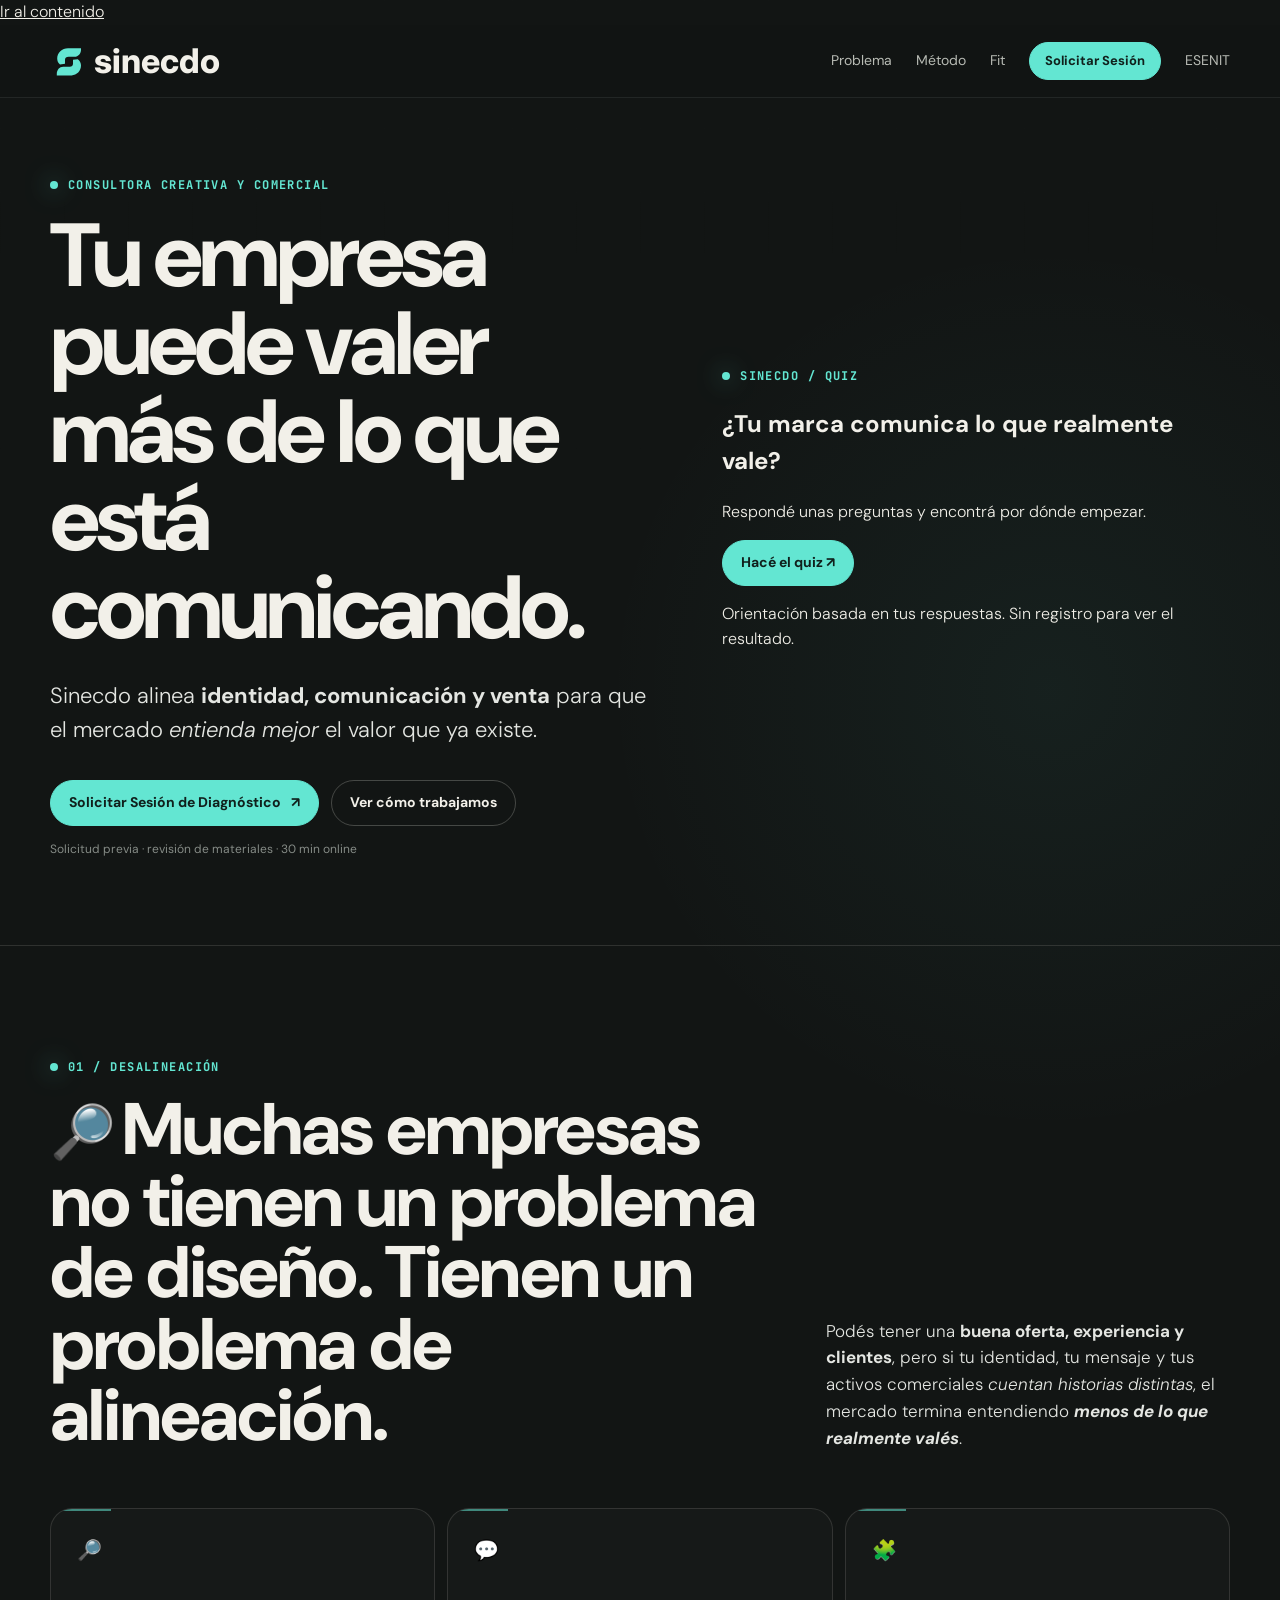
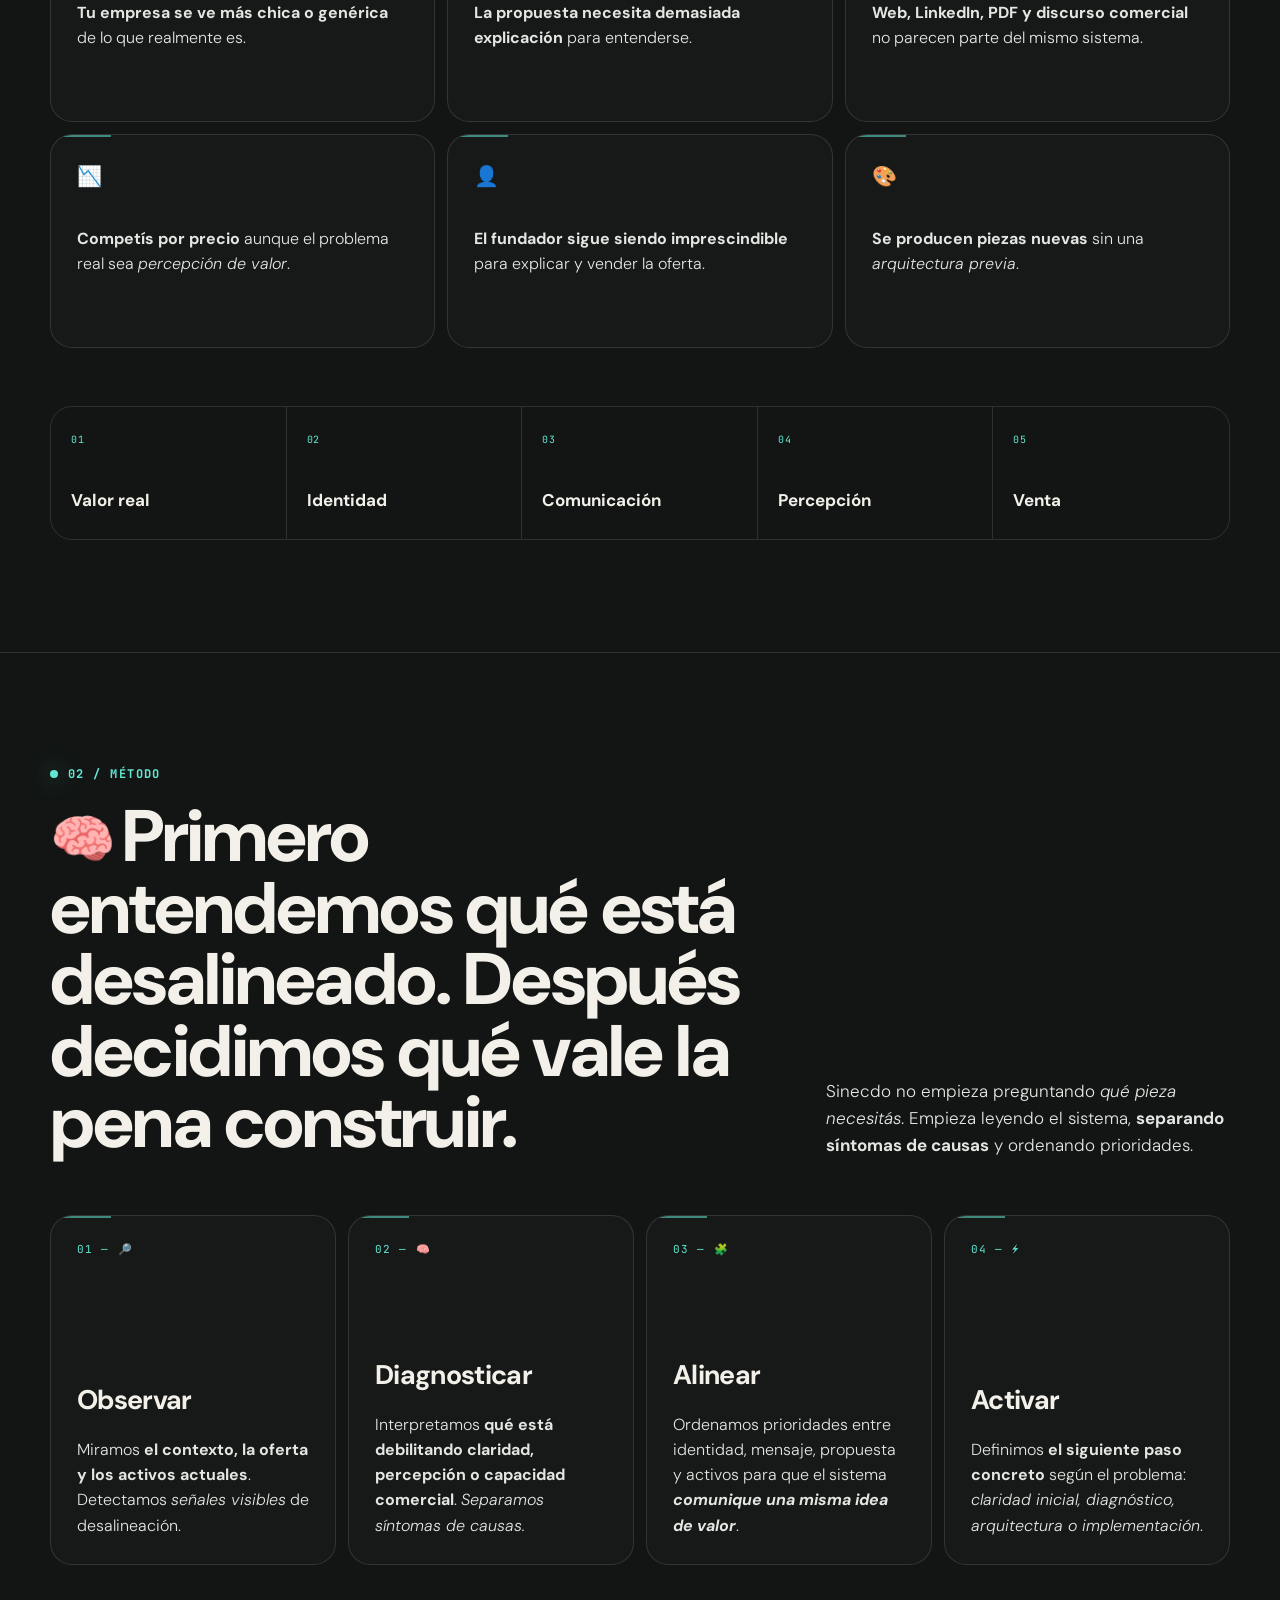
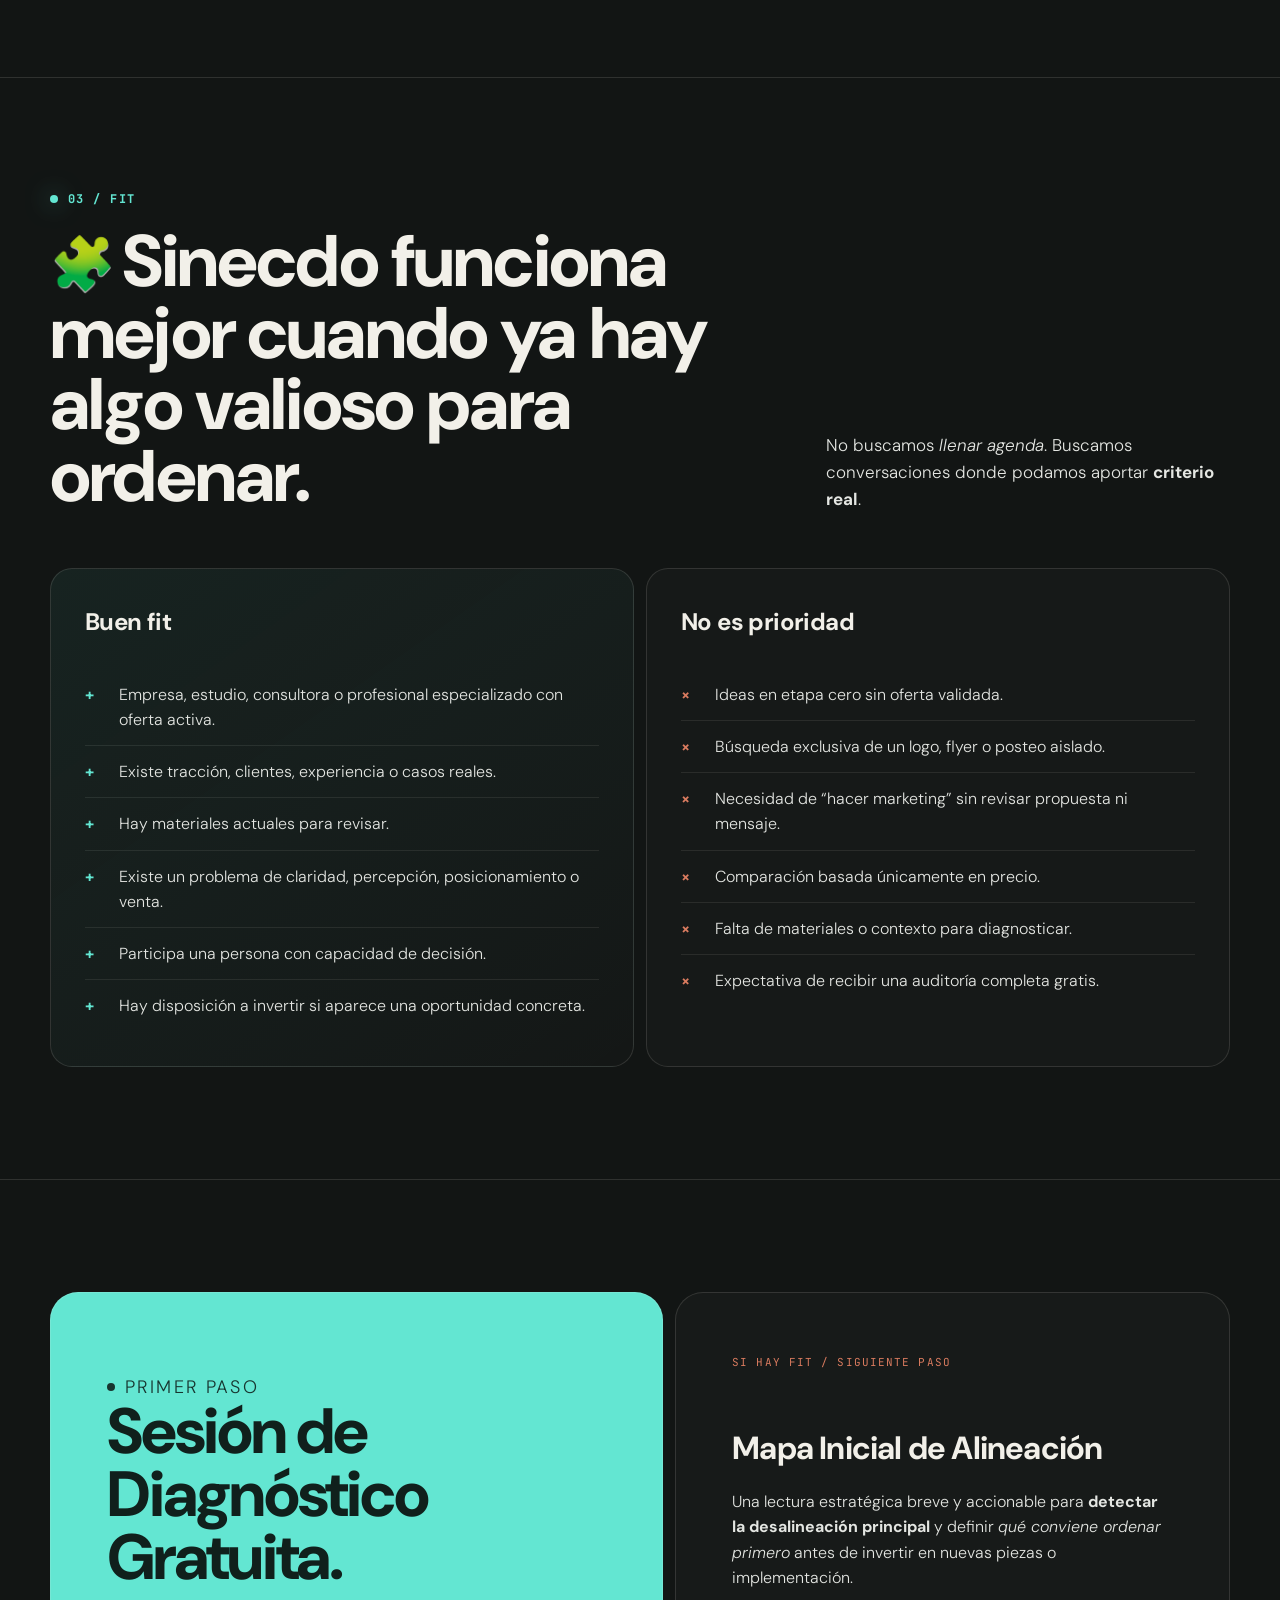
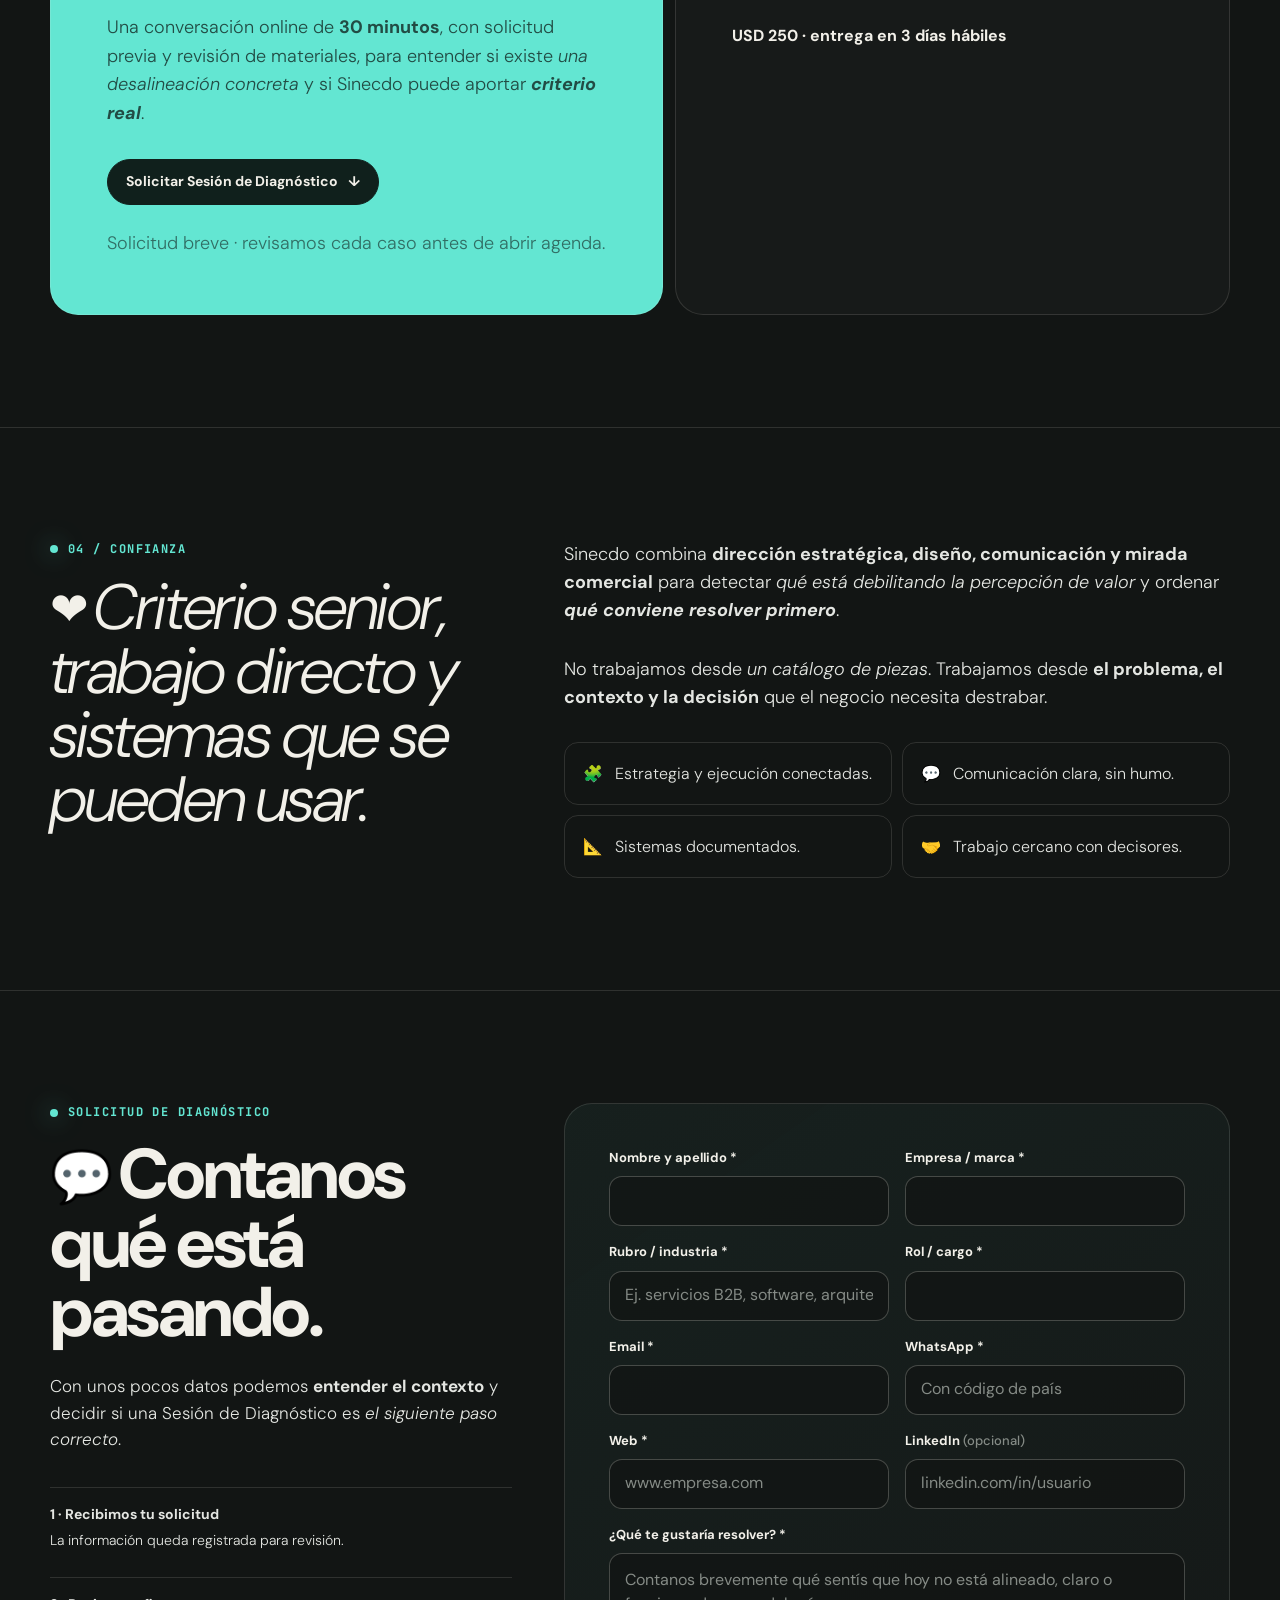
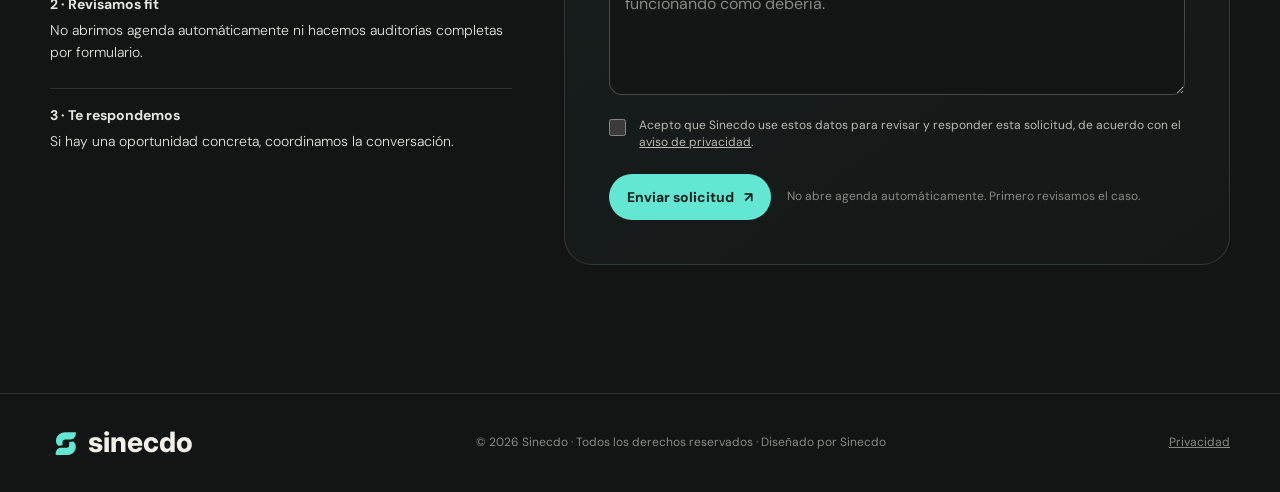
==== commit c7bfd075: "feat: add ES landing with quiz entry and localized capture" ====
--- a/index.html
+++ b/index.html
@@ -1,302 +1,14 @@
-<!doctype html>
-<html lang="es">
-<head>
-  <meta charset="utf-8">
-  <meta name="viewport" content="width=device-width, initial-scale=1">
-  <meta name="robots" content="index,follow,max-image-preview:large">
-  <meta name="description" content="Sinecdo es una consultora creativa y comercial que ayuda a empresas con valor real pero comunicación desalineada a ordenar cómo se ven, cómo se explican y cómo venden.">
-  <meta name="theme-color" content="#121514">
-  <link rel="canonical" href="https://sinecdo.com/">
-  <meta property="og:type" content="website">
-  <meta property="og:locale" content="es_AR">
-  <meta property="og:site_name" content="Sinecdo">
-  <meta property="og:title" content="Sinecdo — Consultora creativa y comercial">
-  <meta property="og:description" content="Ayudamos a empresas con valor real pero comunicación desalineada a ordenar cómo se ven, cómo se explican y cómo venden.">
-  <meta property="og:url" content="https://sinecdo.com/">
-  <meta name="twitter:card" content="summary">
-  <meta name="twitter:title" content="Sinecdo — Consultora creativa y comercial">
-  <meta name="twitter:description" content="Ayudamos a empresas con valor real pero comunicación desalineada a ordenar cómo se ven, cómo se explican y cómo venden.">
-  <title>Sinecdo — Consultora creativa y comercial</title>
-  <!-- editorial typography deploy: 2026-09-01 / DM Sans web / Inter 760 logo / aqua #63E6D2 -->
-  <link rel="icon" href="/brand/sinecdo/favicon.svg?v=20260902-brand-v06" type="image/svg+xml">
-  <link rel="icon" href="/brand/sinecdo/favicon-16.svg?v=20260902-brand-v06" sizes="16x16" type="image/svg+xml">
-  <link rel="icon" href="/brand/sinecdo/favicon-32.svg?v=20260902-brand-v06" sizes="32x32" type="image/svg+xml">
-  <link rel="icon" href="/brand/sinecdo/favicon-48.svg?v=20260902-brand-v06" sizes="48x48" type="image/svg+xml">
-  <link rel="icon" href="/brand/sinecdo/favicon-64.svg?v=20260902-brand-v06" sizes="64x64" type="image/svg+xml">
-  <link rel="stylesheet" href="styles.css?v=20260902-brand-v06">
-  <link rel="stylesheet" href="form.css?v=20260902-brand-v06">
-  <link rel="stylesheet" href="typography.css?v=20260902-brand-v06">
-  <script src="lead-capture.js?v=restore-final-20260831-2" defer></script>
-</head>
-<body>
-  <header class="site-header">
-    <div class="wrap nav">
-      <a class="brand" href="#top" aria-label="Sinecdo, inicio">
-        <img class="brand-logo" src="/brand/sinecdo/sinecdo-lockup-horizontal-dark-bg.svg?v=20260902-brand-v06" alt="Sinecdo" width="293.382" height="80">
-      </a>
-      <nav class="nav-links" aria-label="Navegación principal">
-        <a href="#problema">Problema</a>
-        <a href="#metodo">Método</a>
-        <a href="#fit">Fit</a>
-        <a class="button small" href="#solicitud">Solicitar Sesión</a>
-      </nav>
-    </div>
-  </header>
+<!DOCTYPE html>
 
-  <main id="top">
-    <section class="wrap hero" aria-labelledby="hero-title">
-      <div class="hero-copy">
-        <p class="eyebrow">Consultora creativa y comercial</p>
-        <h1 id="hero-title">Tu empresa puede valer más de lo que está comunicando.</h1>
-        <p>Sinecdo alinea <strong>identidad, comunicación y venta</strong> para que el mercado <em>entienda mejor</em> el valor que ya existe.</p>
-        <div class="hero-actions">
-          <a class="button" href="#solicitud">Solicitar Sesión de Diagnóstico <span aria-hidden="true">↗</span></a>
-          <a class="button secondary" href="#metodo">Ver cómo trabajamos</a>
-        </div>
-        <p class="microcopy">Solicitud previa · revisión de materiales · 30 min online</p>
-      </div>
-
-      <div class="signal-panel" aria-label="Modelo de alineación de Sinecdo">
-        <span class="signal-label">signal map / 01</span>
-        <svg class="signal-map" viewBox="0 0 520 520" role="img" aria-labelledby="map-title map-desc">
-          <title id="map-title">Valor real, identidad, comunicación, percepción y venta</title>
-          <desc id="map-desc">Una red visual conecta los cinco componentes del modelo de alineación de Sinecdo.</desc>
-          <circle class="ring" cx="260" cy="260" r="156"/>
-          <circle class="ring" cx="260" cy="260" r="112"/>
-          <line class="line active" x1="130" y1="150" x2="240" y2="210"/>
-          <line class="line active" x1="240" y1="210" x2="350" y2="150"/>
-          <line class="line" x1="240" y1="210" x2="200" y2="340"/>
-          <line class="line active" x1="200" y1="340" x2="355" y2="355"/>
-          <line class="line" x1="350" y1="150" x2="355" y2="355"/>
-          <circle class="node active" cx="130" cy="150" r="9"/>
-          <circle class="node" cx="240" cy="210" r="9"/>
-          <circle class="node" cx="350" cy="150" r="9"/>
-          <circle class="node" cx="200" cy="340" r="9"/>
-          <circle class="node active" cx="355" cy="355" r="9"/>
-          <text class="active-text" x="92" y="128">Valor real</text>
-          <text x="210" y="188">Identidad</text>
-          <text x="327" y="128">Comunicación</text>
-          <text x="163" y="372">Percepción</text>
-          <text class="active-text" x="337" y="387">Venta</text>
-        </svg>
-      </div>
-    </section>
-
-    <section class="section" id="problema">
-      <div class="wrap">
-        <div class="section-head">
-          <div>
-            <p class="eyebrow">01 / Desalineación</p>
-            <h2 class="section-title"><span class="title-emoji" aria-hidden="true">🔎</span>Muchas empresas no tienen un problema de diseño. Tienen un problema de alineación.</h2>
-          </div>
-          <p class="section-lead">Podés tener una <strong>buena oferta, experiencia y clientes</strong>, pero si tu identidad, tu mensaje y tus activos comerciales <em>cuentan historias distintas</em>, el mercado termina entendiendo <strong><em>menos de lo que realmente valés</em></strong>.</p>
-        </div>
-
-        <div class="symptom-grid">
-          <article class="card"><div class="icon">🔎</div><p><strong>Tu empresa se ve más chica o genérica</strong> de lo que realmente es.</p></article>
-          <article class="card"><div class="icon">💬</div><p><strong>La propuesta necesita demasiada explicación</strong> para entenderse.</p></article>
-          <article class="card"><div class="icon">🧩</div><p><strong>Web, LinkedIn, PDF y discurso comercial</strong> no parecen parte del mismo sistema.</p></article>
-          <article class="card"><div class="icon">📉</div><p><strong>Competís por precio</strong> aunque el problema real sea <em>percepción de valor</em>.</p></article>
-          <article class="card"><div class="icon">👤</div><p><strong>El fundador sigue siendo imprescindible</strong> para explicar y vender la oferta.</p></article>
-          <article class="card"><div class="icon">🎨</div><p><strong>Se producen piezas nuevas</strong> sin una <em>arquitectura previa</em>.</p></article>
-        </div>
-
-        <div class="alignment-strip" aria-label="Cadena de alineación">
-          <div class="alignment-item"><span>01</span><strong>Valor real</strong></div>
-          <div class="alignment-item"><span>02</span><strong>Identidad</strong></div>
-          <div class="alignment-item"><span>03</span><strong>Comunicación</strong></div>
-          <div class="alignment-item"><span>04</span><strong>Percepción</strong></div>
-          <div class="alignment-item"><span>05</span><strong>Venta</strong></div>
-        </div>
-      </div>
-    </section>
-
-    <section class="section" id="metodo">
-      <div class="wrap">
-        <div class="section-head">
-          <div>
-            <p class="eyebrow">02 / Método</p>
-            <h2 class="section-title"><span class="title-emoji" aria-hidden="true">🧠</span>Primero entendemos qué está desalineado. Después decidimos qué vale la pena construir.</h2>
-          </div>
-          <p class="section-lead">Sinecdo no empieza preguntando <em>qué pieza necesitás</em>. Empieza leyendo el sistema, <strong>separando síntomas de causas</strong> y ordenando prioridades.</p>
-        </div>
-
-        <div class="method-grid">
-          <article class="card method-card"><span class="num">01 — 🔎</span><h3>Observar</h3><p>Miramos <strong>el contexto, la oferta y los activos actuales</strong>. Detectamos <em>señales visibles</em> de desalineación.</p></article>
-          <article class="card method-card"><span class="num">02 — 🧠</span><h3>Diagnosticar</h3><p>Interpretamos <strong>qué está debilitando claridad, percepción o capacidad comercial</strong>. <em>Separamos síntomas de causas.</em></p></article>
-          <article class="card method-card"><span class="num">03 — 🧩</span><h3>Alinear</h3><p>Ordenamos prioridades entre identidad, mensaje, propuesta y activos para que el sistema <strong><em>comunique una misma idea de valor</em></strong>.</p></article>
-          <article class="card method-card"><span class="num">04 — ⚡</span><h3>Activar</h3><p>Definimos <strong>el siguiente paso concreto</strong> según el problema: <em>claridad inicial, diagnóstico, arquitectura o implementación</em>.</p></article>
-        </div>
-      </div>
-    </section>
-
-    <section class="section" id="fit">
-      <div class="wrap">
-        <div class="section-head">
-          <div>
-            <p class="eyebrow">03 / Fit</p>
-            <h2 class="section-title"><span class="title-emoji" aria-hidden="true">🧩</span>Sinecdo funciona mejor cuando ya hay algo valioso para ordenar.</h2>
-          </div>
-          <p class="section-lead">No buscamos <em>llenar agenda</em>. Buscamos conversaciones donde podamos aportar <strong>criterio real</strong>.</p>
-        </div>
-
-        <div class="fit-grid">
-          <div class="fit-column good">
-            <h3>Buen fit</h3>
-            <ul class="clean-list">
-              <li><b>+</b><span>Empresa, estudio, consultora o profesional especializado con oferta activa.</span></li>
-              <li><b>+</b><span>Existe tracción, clientes, experiencia o casos reales.</span></li>
-              <li><b>+</b><span>Hay materiales actuales para revisar.</span></li>
-              <li><b>+</b><span>Existe un problema de claridad, percepción, posicionamiento o venta.</span></li>
-              <li><b>+</b><span>Participa una persona con capacidad de decisión.</span></li>
-              <li><b>+</b><span>Hay disposición a invertir si aparece una oportunidad concreta.</span></li>
-            </ul>
-          </div>
-          <div class="fit-column">
-            <h3>No es prioridad</h3>
-            <ul class="clean-list">
-              <li><b>×</b><span>Ideas en etapa cero sin oferta validada.</span></li>
-              <li><b>×</b><span>Búsqueda exclusiva de un logo, flyer o posteo aislado.</span></li>
-              <li><b>×</b><span>Necesidad de “hacer marketing” sin revisar propuesta ni mensaje.</span></li>
-              <li><b>×</b><span>Comparación basada únicamente en precio.</span></li>
-              <li><b>×</b><span>Falta de materiales o contexto para diagnosticar.</span></li>
-              <li><b>×</b><span>Expectativa de recibir una auditoría completa gratis.</span></li>
-            </ul>
-          </div>
-        </div>
-      </div>
-    </section>
-
-    <section class="section" id="diagnostico">
-      <div class="wrap diagnostic-shell">
-        <article class="diagnostic-main">
-          <p class="eyebrow">Primer paso</p>
-          <h2>Sesión de Diagnóstico Gratuita.</h2>
-          <p>Una conversación online de <strong>30 minutos</strong>, con solicitud previa y revisión de materiales, para entender si existe <em>una desalineación concreta</em> y si Sinecdo puede aportar <strong><em>criterio real</em></strong>.</p>
-          <a class="button" href="#solicitud">Solicitar Sesión de Diagnóstico <span aria-hidden="true">↓</span></a>
-          <p class="microcopy">Solicitud breve · revisamos cada caso antes de abrir agenda.</p>
-        </article>
-        <aside class="next-step">
-          <span class="tag">Si hay fit / siguiente paso</span>
-          <h3>Mapa Inicial de Alineación</h3>
-          <p>Una lectura estratégica breve y accionable para <strong>detectar la desalineación principal</strong> y definir <em>qué conviene ordenar primero</em> antes de invertir en nuevas piezas o implementación.</p>
-          <strong class="price">USD 250 · entrega en 3 días hábiles</strong>
-        </aside>
-      </div>
-    </section>
-
-    <section class="section">
-      <div class="wrap trust-grid">
-        <div>
-          <p class="eyebrow">04 / Confianza</p>
-          <h2 class="quote-title"><span class="title-emoji" aria-hidden="true">❤️</span>Criterio senior, trabajo directo y sistemas que se pueden usar.</h2>
-        </div>
-        <div class="trust-copy">
-          <p>Sinecdo combina <strong>dirección estratégica, diseño, comunicación y mirada comercial</strong> para detectar <em>qué está debilitando la percepción de valor</em> y ordenar <strong><em>qué conviene resolver primero</em></strong>.</p>
-          <p>No trabajamos desde <em>un catálogo de piezas</em>. Trabajamos desde <strong>el problema, el contexto y la decisión</strong> que el negocio necesita destrabar.</p>
-          <div class="trust-signals">
-            <div class="trust-signal"><span>🧠</span> Dirección y criterio senior.</div>
-            <div class="trust-signal"><span>🎯</span> Recomendaciones priorizadas.</div>
-            <div class="trust-signal"><span>🧩</span> Estrategia y ejecución conectadas.</div>
-            <div class="trust-signal"><span>💬</span> Comunicación clara, sin humo.</div>
-            <div class="trust-signal"><span>📐</span> Sistemas documentados.</div>
-            <div class="trust-signal"><span>🤝</span> Trabajo cercano con decisores.</div>
-          </div>
-        </div>
-      </div>
-    </section>
-
-    <section class="lead-capture-section" id="solicitud" aria-labelledby="solicitud-title">
-      <div class="wrap lead-capture-grid">
-        <div class="lead-capture-copy">
-          <p class="eyebrow">Solicitud de diagnóstico</p>
-          <h2 id="solicitud-title"><span class="title-emoji" aria-hidden="true">💬</span>Contanos qué está pasando.</h2>
-          <p>Con unos pocos datos podemos <strong>entender el contexto</strong> y decidir si una Sesión de Diagnóstico es <em>el siguiente paso correcto</em>.</p>
-          <div class="lead-capture-points">
-            <div class="lead-capture-point"><strong>1 · Recibimos tu solicitud</strong>La información queda registrada para revisión.</div>
-            <div class="lead-capture-point"><strong>2 · Revisamos fit</strong>No abrimos agenda automáticamente ni hacemos auditorías completas por formulario.</div>
-            <div class="lead-capture-point"><strong>3 · Te respondemos</strong>Si hay una oportunidad concreta, coordinamos la conversación.</div>
-          </div>
-        </div>
-
-        <div class="lead-form-shell">
-          <form class="lead-form" id="lead-form" novalidate>
-            <div class="form-grid">
-              <div class="form-field">
-                <label for="nombre">Nombre y apellido *</label>
-                <input id="nombre" name="nombre" type="text" autocomplete="name" required maxlength="120">
-              </div>
-              <div class="form-field">
-                <label for="empresa">Empresa / marca *</label>
-                <input id="empresa" name="empresa" type="text" autocomplete="organization" required maxlength="160">
-              </div>
-              <div class="form-field">
-                <label for="rubro">Rubro / industria *</label>
-                <input id="rubro" name="rubro" type="text" required maxlength="120" placeholder="Ej. servicios B2B, software, arquitectura">
-              </div>
-              <div class="form-field">
-                <label for="rol">Rol / cargo *</label>
-                <input id="rol" name="rol" type="text" autocomplete="organization-title" required maxlength="120">
-              </div>
-              <div class="form-field">
-                <label for="email">Email *</label>
-                <input id="email" name="email" type="email" autocomplete="email" required maxlength="180">
-              </div>
-              <div class="form-field">
-                <label for="whatsapp">WhatsApp *</label>
-                <input id="whatsapp" name="whatsapp" type="tel" autocomplete="tel" required maxlength="80" placeholder="Con código de país">
-              </div>
-              <div class="form-field">
-                <label for="web">Web *</label>
-                <input id="web" name="web" type="text" inputmode="url" required maxlength="300" placeholder="www.empresa.com">
-              </div>
-              <div class="form-field">
-                <label for="linkedin">LinkedIn <span class="optional">(opcional)</span></label>
-                <input id="linkedin" name="linkedin" type="text" inputmode="url" maxlength="300" placeholder="linkedin.com/in/usuario">
-              </div>
-              <div class="form-field full">
-                <label for="problema">¿Qué te gustaría resolver? *</label>
-                <textarea id="problema" name="problema" required maxlength="2000" placeholder="Contanos brevemente qué sentís que hoy no está alineado, claro o funcionando como debería."></textarea>
-              </div>
-            </div>
-
-            <div class="honeypot" aria-hidden="true">
-              <label for="website_check">No completar</label>
-              <input id="website_check" name="website_check" type="text" tabindex="-1" autocomplete="off">
-            </div>
-
-            <input type="hidden" name="origen" value="Web">
-            <input type="hidden" name="campania" value="">
-            <input type="hidden" name="utm_source" value="">
-            <input type="hidden" name="utm_medium" value="">
-            <input type="hidden" name="utm_campaign" value="">
-            <input type="hidden" name="utm_content" value="">
-            <input type="hidden" name="page_url" value="">
-
-            <label class="form-consent" for="consentimiento">
-              <input id="consentimiento" name="consentimiento" type="checkbox" value="si" required>
-              <span>Acepto que Sinecdo use estos datos para revisar y responder esta solicitud.</span>
-            </label>
-
-            <div class="form-actions">
-              <button class="button" type="submit"><span data-submit-label>Enviar solicitud</span> <span aria-hidden="true">↗</span></button>
-              <p class="form-note">No abre agenda automáticamente. Primero revisamos el caso.</p>
-            </div>
-
-            <div class="form-status" id="lead-form-status" role="status" tabindex="-1" hidden></div>
-          </form>
-        </div>
-      </div>
-    </section>
-  </main>
-
-  <footer class="site-footer">
-    <div class="wrap footer-row">
-      <a class="footer-brand" href="#top" aria-label="Sinecdo, inicio">
-        <img class="footer-brand-logo" src="/brand/sinecdo/sinecdo-lockup-horizontal-dark-bg.svg?v=20260902-brand-v06" alt="Sinecdo" width="293.382" height="80">
-      </a>
-      <span>© 2026 Sinecdo · Todos los derechos reservados · Diseñado por Sinecdo</span>
-    </div>
-  </footer>
-</body>
-</html>
+<html lang="es-AR"><head><meta charset="utf-8"/><meta content="width=device-width,initial-scale=1" name="viewport"/><meta content="index,follow,max-image-preview:large" name="robots"/><meta content="#121514" name="theme-color"/><title>Sinecdo — Consultora creativa y comercial</title><meta content="Sinecdo es una consultora creativa y comercial que ayuda a empresas con valor real pero comunicación desalineada a ordenar cómo se ven, cómo se explican y cómo venden." name="description"/><link href="https://sinecdo.com/" rel="canonical"/><link href="https://sinecdo.com/" hreflang="es" rel="alternate"/><link href="https://sinecdo.com/en/" hreflang="en" rel="alternate"/><link href="https://sinecdo.com/it/" hreflang="it" rel="alternate"/><link href="https://sinecdo.com/" hreflang="x-default" rel="alternate"/><meta content="website" property="og:type"/><meta content="Sinecdo" property="og:site_name"/><meta content="es_AR" property="og:locale"/><meta content="Sinecdo — Consultora creativa y comercial" property="og:title"/><meta content="Ayudamos a empresas con valor real pero comunicación desalineada a ordenar cómo se ven, cómo se explican y cómo venden." property="og:description"/><meta content="https://sinecdo.com/" property="og:url"/><meta content="summary" name="twitter:card"/><meta content="Sinecdo — Consultora creativa y comercial" name="twitter:title"/><meta content="Ayudamos a empresas con valor real pero comunicación desalineada a ordenar cómo se ven, cómo se explican y cómo venden." name="twitter:description"/><link href="/brand/sinecdo/favicon.svg?v=20260902-brand-v06" rel="icon" type="image/svg+xml"/><link href="/styles.css?v=20260902-brand-v06" rel="stylesheet"/><link href="/form.css?v=20260902-brand-v06" rel="stylesheet"/><link href="/typography.css?v=20260902-brand-v06" rel="stylesheet"/><link href="/assets/i18n/site-i18n.css?v=20260916-1" rel="stylesheet"/><script defer="" src="/assets/i18n/site-i18n.js?v=20260916-1"></script><script defer="True" src="/assets/quiz/capture.js"></script><script defer="True" src="/assets/quiz/direct-form.js"></script><link href="/assets/quiz/capture.css" rel="stylesheet"/></head><body><a class="skip-link" href="#top">Ir al contenido</a>
+<header class="site-header"><div class="wrap nav"><a aria-label="Sinecdo, inicio" class="brand" href="#top"><img alt="Sinecdo" class="brand-logo" height="80" src="/brand/sinecdo/sinecdo-lockup-horizontal-dark-bg.svg?v=20260902-brand-v06" width="293.382"/></a><nav aria-label="Navegación principal" class="nav-links"><a href="#problema">Problema</a><a href="#metodo">Método</a><a href="#fit">Fit</a><a class="button small" href="#solicitud">Solicitar Sesión</a><div aria-label="Idioma" class="lang-switch" role="group"><a aria-current="page" aria-label="Español" data-site-lang="es" href="/" hreflang="es-AR" lang="es-AR">ES</a><a aria-label="English" data-site-lang="en" href="/en/" hreflang="en" lang="en">EN</a><a aria-label="Italiano" data-site-lang="it" href="/it/" hreflang="it" lang="it">IT</a></div></nav></div></header>
+<aside class="language-suggestion" hidden="" id="language-suggestion"></aside>
+<main id="top"><section aria-labelledby="hero-title" class="wrap hero"><div class="hero-copy"><p class="eyebrow">Consultora creativa y comercial</p><h1 id="hero-title">Tu empresa puede valer más de lo que está comunicando.</h1><p>Sinecdo alinea <strong>identidad, comunicación y venta</strong> para que el mercado <em>entienda mejor</em> el valor que ya existe.</p><div class="hero-actions"><a class="button" href="#solicitud">Solicitar Sesión de Diagnóstico <span aria-hidden="true">↗</span></a><a class="button secondary" href="#metodo">Ver cómo trabajamos</a></div><p class="microcopy">Solicitud previa · revisión de materiales · 30 min online</p></div>
+<aside aria-label="Hacé el quiz" class="quiz-banner"><p class="eyebrow">SINECDO / QUIZ</p><h2>¿Tu marca comunica lo que realmente vale?</h2><p>Respondé unas preguntas y encontrá por dónde empezar.</p><a class="button" data-quiz-entry="hero_quiz" href="/quest/?lang=es">Hacé el quiz ↗</a><p class="quiz-caption">Orientación basada en tus respuestas. Sin registro para ver el resultado.</p></aside></section>
+<section class="section" id="problema"><div class="wrap"><div class="section-head"><div><p class="eyebrow">01 / Desalineación</p><h2 class="section-title"><span aria-hidden="true" class="title-emoji">🔎</span>Muchas empresas no tienen un problema de diseño. Tienen un problema de alineación.</h2></div><p class="section-lead">Podés tener una <strong>buena oferta, experiencia y clientes</strong>, pero si tu identidad, tu mensaje y tus activos comerciales <em>cuentan historias distintas</em>, el mercado termina entendiendo <strong><em>menos de lo que realmente valés</em></strong>.</p></div><div class="symptom-grid"><article class="card"><div aria-hidden="true" class="icon">🔎</div><p><strong>Tu empresa se ve más chica o genérica</strong> de lo que realmente es.</p></article><article class="card"><div aria-hidden="true" class="icon">💬</div><p><strong>La propuesta necesita demasiada explicación</strong> para entenderse.</p></article><article class="card"><div aria-hidden="true" class="icon">🧩</div><p><strong>Web, LinkedIn, PDF y discurso comercial</strong> no parecen parte del mismo sistema.</p></article><article class="card"><div aria-hidden="true" class="icon">📉</div><p><strong>Competís por precio</strong> aunque el problema real sea <em>percepción de valor</em>.</p></article><article class="card"><div aria-hidden="true" class="icon">👤</div><p><strong>El fundador sigue siendo imprescindible</strong> para explicar y vender la oferta.</p></article><article class="card"><div aria-hidden="true" class="icon">🎨</div><p><strong>Se producen piezas nuevas</strong> sin una <em>arquitectura previa</em>.</p></article></div><div aria-label="Cadena de alineación" class="alignment-strip"><div class="alignment-item"><span>01</span><strong>Valor real</strong></div><div class="alignment-item"><span>02</span><strong>Identidad</strong></div><div class="alignment-item"><span>03</span><strong>Comunicación</strong></div><div class="alignment-item"><span>04</span><strong>Percepción</strong></div><div class="alignment-item"><span>05</span><strong>Venta</strong></div></div></div></section>
+<section class="section" id="metodo"><div class="wrap"><div class="section-head"><div><p class="eyebrow">02 / Método</p><h2 class="section-title"><span aria-hidden="true" class="title-emoji">🧠</span>Primero entendemos qué está desalineado. Después decidimos qué vale la pena construir.</h2></div><p class="section-lead">Sinecdo no empieza preguntando <em>qué pieza necesitás</em>. Empieza leyendo el sistema, <strong>separando síntomas de causas</strong> y ordenando prioridades.</p></div><div class="method-grid"><article class="card method-card"><span class="num">01 — <span aria-hidden="true">🔎</span></span><h3>Observar</h3><p>Miramos <strong>el contexto, la oferta y los activos actuales</strong>. Detectamos <em>señales visibles</em> de desalineación.</p></article><article class="card method-card"><span class="num">02 — <span aria-hidden="true">🧠</span></span><h3>Diagnosticar</h3><p>Interpretamos <strong>qué está debilitando claridad, percepción o capacidad comercial</strong>. <em>Separamos síntomas de causas.</em></p></article><article class="card method-card"><span class="num">03 — <span aria-hidden="true">🧩</span></span><h3>Alinear</h3><p>Ordenamos prioridades entre identidad, mensaje, propuesta y activos para que el sistema <strong><em>comunique una misma idea de valor</em></strong>.</p></article><article class="card method-card"><span class="num">04 — <span aria-hidden="true">⚡</span></span><h3>Activar</h3><p>Definimos <strong>el siguiente paso concreto</strong> según el problema: <em>claridad inicial, diagnóstico, arquitectura o implementación</em>.</p></article></div></div></section>
+<section class="section" id="fit"><div class="wrap"><div class="section-head"><div><p class="eyebrow">03 / Fit</p><h2 class="section-title"><span aria-hidden="true" class="title-emoji">🧩</span>Sinecdo funciona mejor cuando ya hay algo valioso para ordenar.</h2></div><p class="section-lead">No buscamos <em>llenar agenda</em>. Buscamos conversaciones donde podamos aportar <strong>criterio real</strong>.</p></div><div class="fit-grid"><div class="fit-column good"><h3>Buen fit</h3><ul class="clean-list"><li><b aria-hidden="true">+</b><span>Empresa, estudio, consultora o profesional especializado con oferta activa.</span></li><li><b aria-hidden="true">+</b><span>Existe tracción, clientes, experiencia o casos reales.</span></li><li><b aria-hidden="true">+</b><span>Hay materiales actuales para revisar.</span></li><li><b aria-hidden="true">+</b><span>Existe un problema de claridad, percepción, posicionamiento o venta.</span></li><li><b aria-hidden="true">+</b><span>Participa una persona con capacidad de decisión.</span></li><li><b aria-hidden="true">+</b><span>Hay disposición a invertir si aparece una oportunidad concreta.</span></li></ul></div><div class="fit-column"><h3>No es prioridad</h3><ul class="clean-list"><li><b aria-hidden="true">×</b><span>Ideas en etapa cero sin oferta validada.</span></li><li><b aria-hidden="true">×</b><span>Búsqueda exclusiva de un logo, flyer o posteo aislado.</span></li><li><b aria-hidden="true">×</b><span>Necesidad de “hacer marketing” sin revisar propuesta ni mensaje.</span></li><li><b aria-hidden="true">×</b><span>Comparación basada únicamente en precio.</span></li><li><b aria-hidden="true">×</b><span>Falta de materiales o contexto para diagnosticar.</span></li><li><b aria-hidden="true">×</b><span>Expectativa de recibir una auditoría completa gratis.</span></li></ul></div></div></div></section>
+<section class="section" id="diagnostico"><div class="wrap diagnostic-shell"><article class="diagnostic-main"><p class="eyebrow">Primer paso</p><h2>Sesión de Diagnóstico Gratuita.</h2><p>Una conversación online de <strong>30 minutos</strong>, con solicitud previa y revisión de materiales, para entender si existe <em>una desalineación concreta</em> y si Sinecdo puede aportar <strong><em>criterio real</em></strong>.</p><a class="button" href="#solicitud">Solicitar Sesión de Diagnóstico <span aria-hidden="true">↓</span></a><p class="microcopy">Solicitud breve · revisamos cada caso antes de abrir agenda.</p></article><aside class="next-step"><span class="tag">Si hay fit / siguiente paso</span><h3>Mapa Inicial de Alineación</h3><p>Una lectura estratégica breve y accionable para <strong>detectar la desalineación principal</strong> y definir <em>qué conviene ordenar primero</em> antes de invertir en nuevas piezas o implementación.</p><strong class="price">USD 250 · entrega en 3 días hábiles</strong></aside></div></section>
+<section class="section"><div class="wrap trust-grid"><div><p class="eyebrow">04 / Confianza</p><h2 class="quote-title"><span aria-hidden="true" class="title-emoji">❤️</span>Criterio senior, trabajo directo y sistemas que se pueden usar.</h2></div><div class="trust-copy"><p>Sinecdo combina <strong>dirección estratégica, diseño, comunicación y mirada comercial</strong> para detectar <em>qué está debilitando la percepción de valor</em> y ordenar <strong><em>qué conviene resolver primero</em></strong>.</p><p>No trabajamos desde <em>un catálogo de piezas</em>. Trabajamos desde <strong>el problema, el contexto y la decisión</strong> que el negocio necesita destrabar.</p><div class="trust-signals"><div class="trust-signal"><span aria-hidden="true">🧩</span> Estrategia y ejecución conectadas.</div><div class="trust-signal"><span aria-hidden="true">💬</span> Comunicación clara, sin humo.</div><div class="trust-signal"><span aria-hidden="true">📐</span> Sistemas documentados.</div><div class="trust-signal"><span aria-hidden="true">🤝</span> Trabajo cercano con decisores.</div></div></div></div></section>
+<section aria-labelledby="solicitud-title" class="lead-capture-section" id="solicitud"><div class="wrap lead-capture-grid"><div class="lead-capture-copy"><p class="eyebrow">Solicitud de diagnóstico</p><h2 id="solicitud-title"><span aria-hidden="true" class="title-emoji">💬</span>Contanos qué está pasando.</h2><p>Con unos pocos datos podemos <strong>entender el contexto</strong> y decidir si una Sesión de Diagnóstico es <em>el siguiente paso correcto</em>.</p><div class="lead-capture-points"><div class="lead-capture-point"><strong>1 · Recibimos tu solicitud</strong>La información queda registrada para revisión.</div><div class="lead-capture-point"><strong>2 · Revisamos fit</strong>No abrimos agenda automáticamente ni hacemos auditorías completas por formulario.</div><div class="lead-capture-point"><strong>3 · Te respondemos</strong>Si hay una oportunidad concreta, coordinamos la conversación.</div></div></div><div class="lead-form-shell"><form class="lead-form" id="lead-form" method="post" novalidate=""><div class="form-grid"><div class="form-field"><label for="lead-nombre">Nombre y apellido *</label><input aria-describedby="error-nombre" autocomplete="name" id="lead-nombre" maxlength="120" name="nombre" required="" type="text"/><span class="form-error" hidden="" id="error-nombre"></span></div><div class="form-field"><label for="lead-empresa">Empresa / marca *</label><input aria-describedby="error-empresa" autocomplete="organization" id="lead-empresa" maxlength="160" name="empresa" required="" type="text"/><span class="form-error" hidden="" id="error-empresa"></span></div><div class="form-field"><label for="lead-rubro">Rubro / industria *</label><input aria-describedby="error-rubro" id="lead-rubro" maxlength="120" name="rubro" placeholder="Ej. servicios B2B, software, arquitectura" required="" type="text"/><span class="form-error" hidden="" id="error-rubro"></span></div><div class="form-field"><label for="lead-rol">Rol / cargo *</label><input aria-describedby="error-rol" autocomplete="organization-title" id="lead-rol" maxlength="120" name="rol" required="" type="text"/><span class="form-error" hidden="" id="error-rol"></span></div><div class="form-field"><label for="lead-email">Email *</label><input aria-describedby="error-email" autocomplete="email" id="lead-email" maxlength="180" name="email" required="" type="email"/><span class="form-error" hidden="" id="error-email"></span></div><div class="form-field"><label for="lead-whatsapp">WhatsApp *</label><input aria-describedby="error-whatsapp" autocomplete="tel" id="lead-whatsapp" maxlength="80" name="whatsapp" placeholder="Con código de país" required="" type="tel"/><span class="form-error" hidden="" id="error-whatsapp"></span></div><div class="form-field"><label for="lead-web">Web *</label><input aria-describedby="error-web" id="lead-web" inputmode="url" maxlength="300" name="web" placeholder="www.empresa.com" required="" type="text"/><span class="form-error" hidden="" id="error-web"></span></div><div class="form-field"><label for="lead-linkedin">LinkedIn <span class="optional">(opcional)</span></label><input aria-describedby="error-linkedin" id="lead-linkedin" inputmode="url" maxlength="300" name="linkedin" placeholder="linkedin.com/in/usuario" type="text"/><span class="form-error" hidden="" id="error-linkedin"></span></div><div class="form-field full"><label for="lead-problema">¿Qué te gustaría resolver? *</label><textarea aria-describedby="error-problema" id="lead-problema" maxlength="2000" name="problema" placeholder="Contanos brevemente qué sentís que hoy no está alineado, claro o funcionando como debería." required=""></textarea><span class="form-error" hidden="" id="error-problema"></span></div></div><div aria-hidden="true" class="honeypot"><label for="website_check">No completar</label><input autocomplete="off" id="website_check" name="website_check" tabindex="-1" type="text"/></div><input name="origen" type="hidden" value="Web"/><input name="campania" type="hidden" value=""/><input name="utm_source" type="hidden" value=""/><input name="utm_medium" type="hidden" value=""/><input name="utm_campaign" type="hidden" value=""/><input name="utm_content" type="hidden" value=""/><input name="page_url" type="hidden" value=""/><input name="idioma" type="hidden" value="es"/><label class="form-consent" for="consentimiento"><input aria-describedby="error-consentimiento" id="consentimiento" name="consentimiento" required="" type="checkbox" value="si"/><span>Acepto que Sinecdo use estos datos para revisar y responder esta solicitud, de acuerdo con el <a href="/privacy/es/" rel="noopener" target="_blank">aviso de privacidad</a>.</span></label><span class="form-error" hidden="" id="error-consentimiento"></span><div class="form-actions"><button class="button" type="submit"><span data-submit-label="">Enviar solicitud</span> <span aria-hidden="true">↗</span></button><p class="form-note">No abre agenda automáticamente. Primero revisamos el caso.</p></div><div aria-live="polite" class="form-status" hidden="" id="lead-form-status" role="status" tabindex="-1"></div></form></div></div></section></main>
+<footer class="site-footer"><div class="wrap footer-row"><a aria-label="Sinecdo, inicio" class="footer-brand" href="#top"><img alt="Sinecdo" class="footer-brand-logo" height="80" src="/brand/sinecdo/sinecdo-lockup-horizontal-dark-bg.svg?v=20260902-brand-v06" width="293.382"/></a><span>© 2026 Sinecdo · Todos los derechos reservados · Diseñado por Sinecdo</span><a href="/privacy/es/">Privacidad</a></div></footer><script id="site-runtime" type="application/json">{"locale": "es", "preview": false, "routes": {"es": "/", "en": "/en/", "it": "/it/"}, "strings": {"form.eyebrow": "Solicitud de diagnóstico", "form.title": "Contanos qué está pasando.", "form.copy": "Con unos pocos datos podemos \u003cstrong>entender el contexto\u003c/strong> y decidir si una Sesión de Diagnóstico es \u003cem>el siguiente paso correcto\u003c/em>.", "form.step.title.0": "1 · Recibimos tu solicitud", "form.step.title.1": "2 · Revisamos fit", "form.step.title.2": "3 · Te respondemos", "form.step.copy.0": "La información queda registrada para revisión.", "form.step.copy.1": "No abrimos agenda automáticamente ni hacemos auditorías completas por formulario.", "form.step.copy.2": "Si hay una oportunidad concreta, coordinamos la conversación.", "form.consent": "Acepto que Sinecdo use estos datos para revisar y responder esta solicitud.", "form.submit": "Enviar solicitud", "form.note": "No abre agenda automáticamente. Primero revisamos el caso.", "form.required": "Completá este campo.", "form.email.invalid": "Ingresá un email válido.", "form.consent.required": "Aceptá el uso de tus datos para enviar la solicitud.", "form.invalid": "Revisá los campos indicados.", "form.sending": "Enviando solicitud…", "form.sent.title": "Solicitud registrada", "form.sent.copy": "Recibimos tu solicitud. Revisaremos el caso antes de habilitar agenda.", "form.error": "No pudimos enviar la solicitud. Probá nuevamente o escribinos a diagnostico@sinecdo.com.", "form.preview": "Prueba completada: no se enviaron ni registraron datos.", "language.dismiss": "Mantener español", "language.suggest": "Esta página también está disponible en español.", "language.switch": "Ver en español"}, "suggestions": {"es": {"text": "Esta página también está disponible en español.", "button": "Ver en español"}, "en": {"text": "This page is also available in English.", "button": "Read in English"}, "it": {"text": "Questa pagina è disponibile anche in italiano.", "button": "Visualizza in italiano"}}, "endpoint": "/api/intake.php"}</script></body></html>
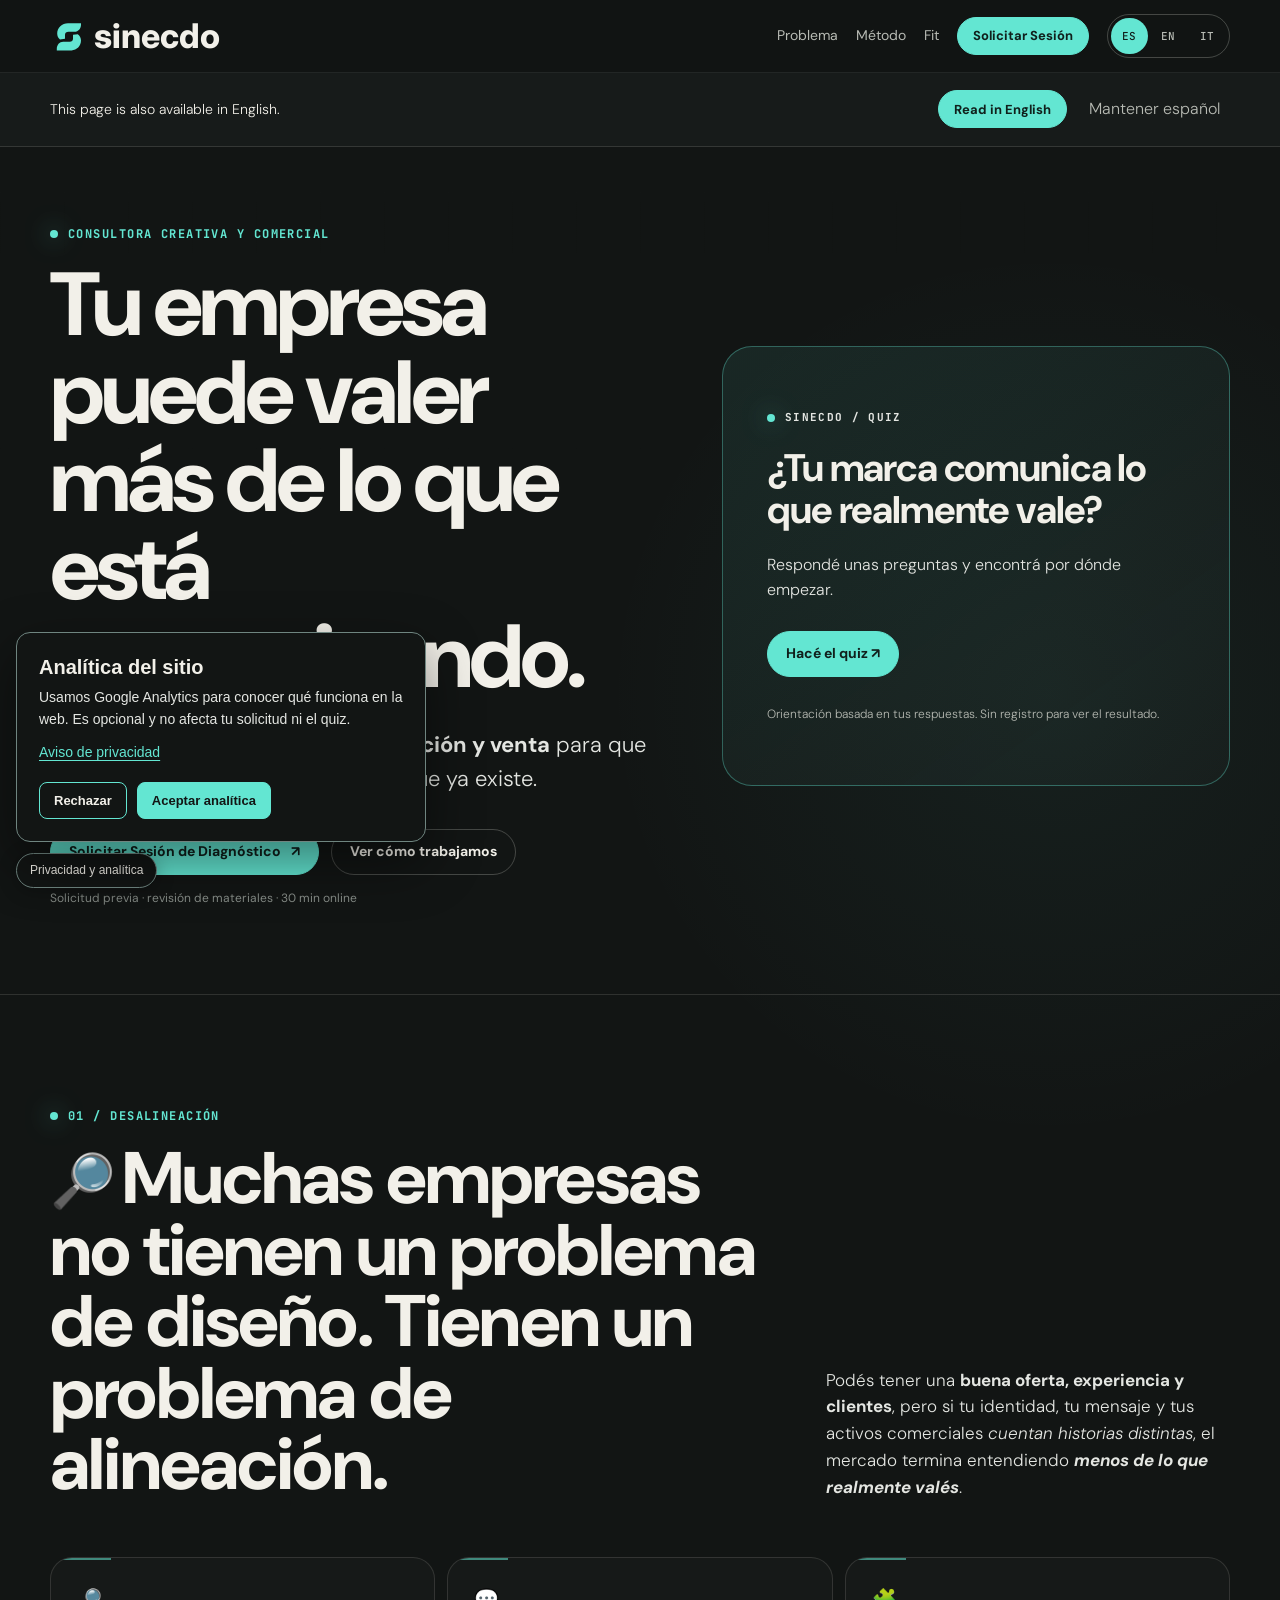
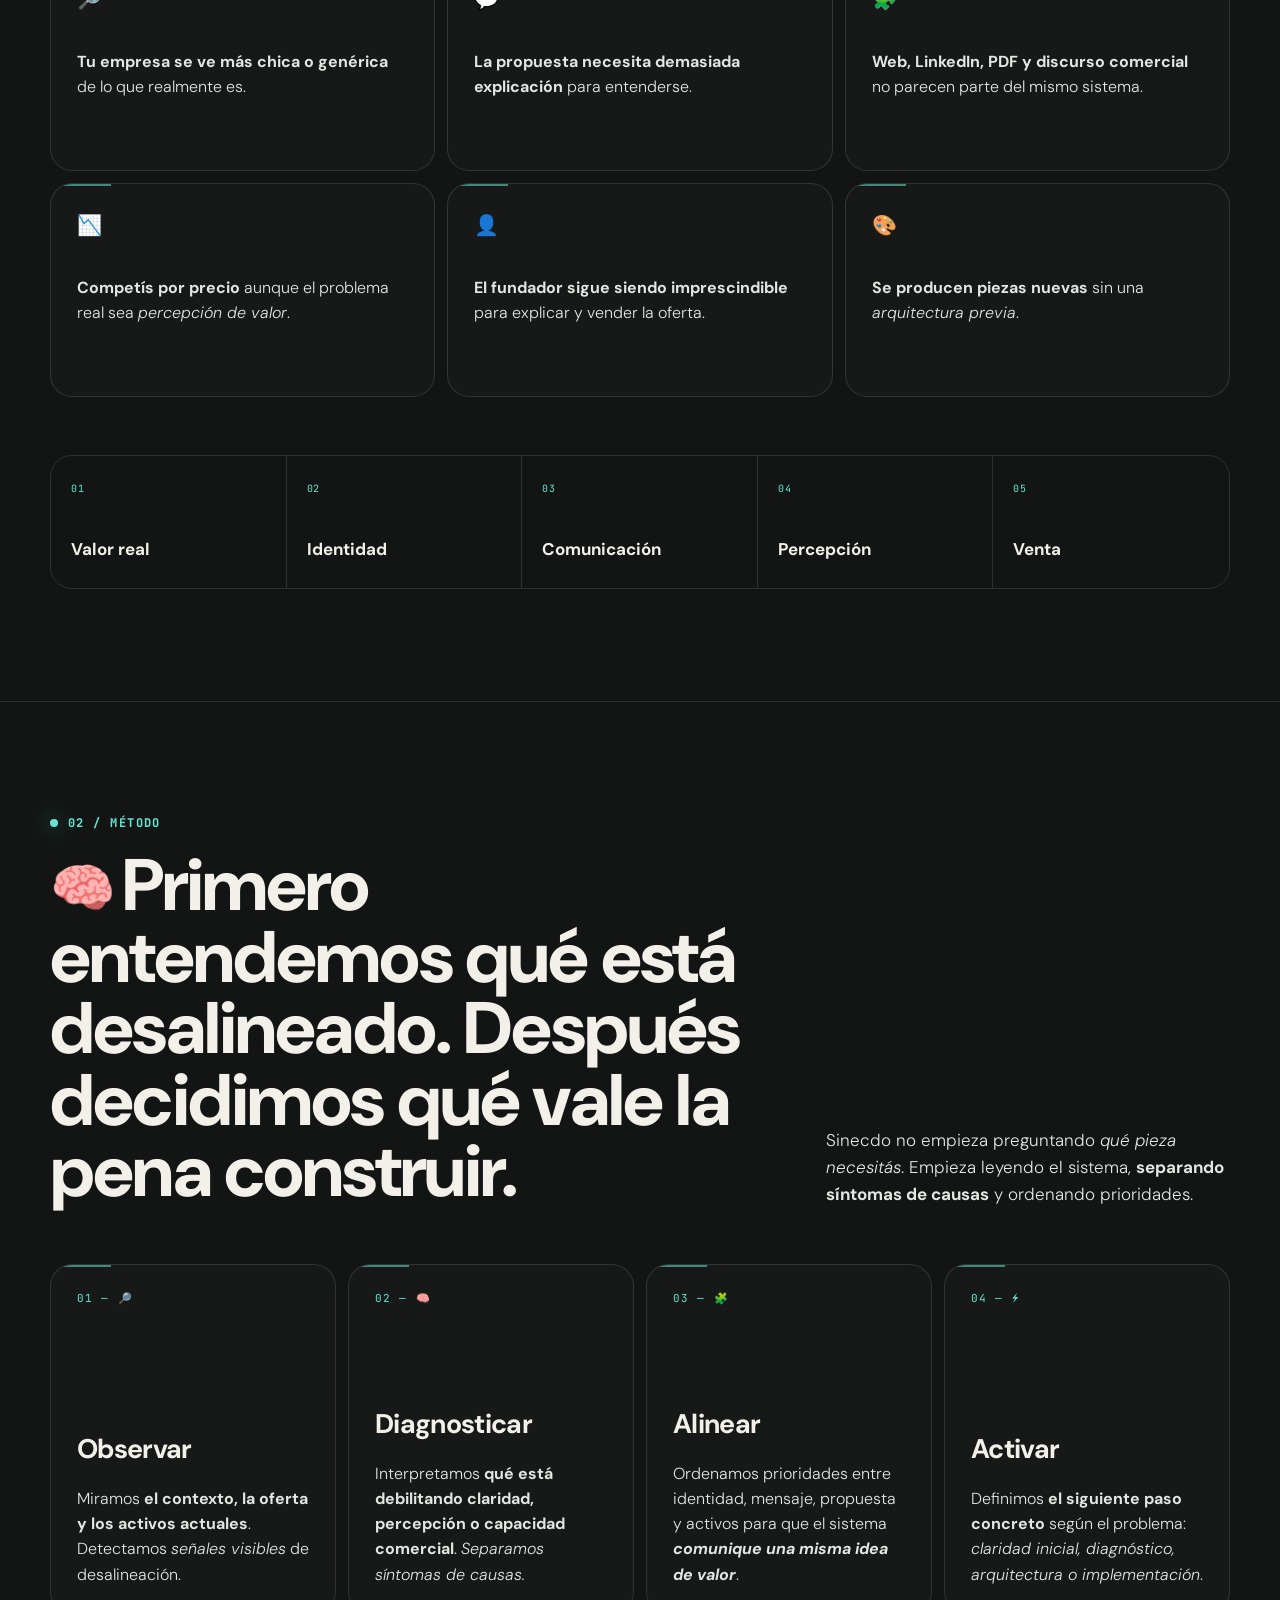
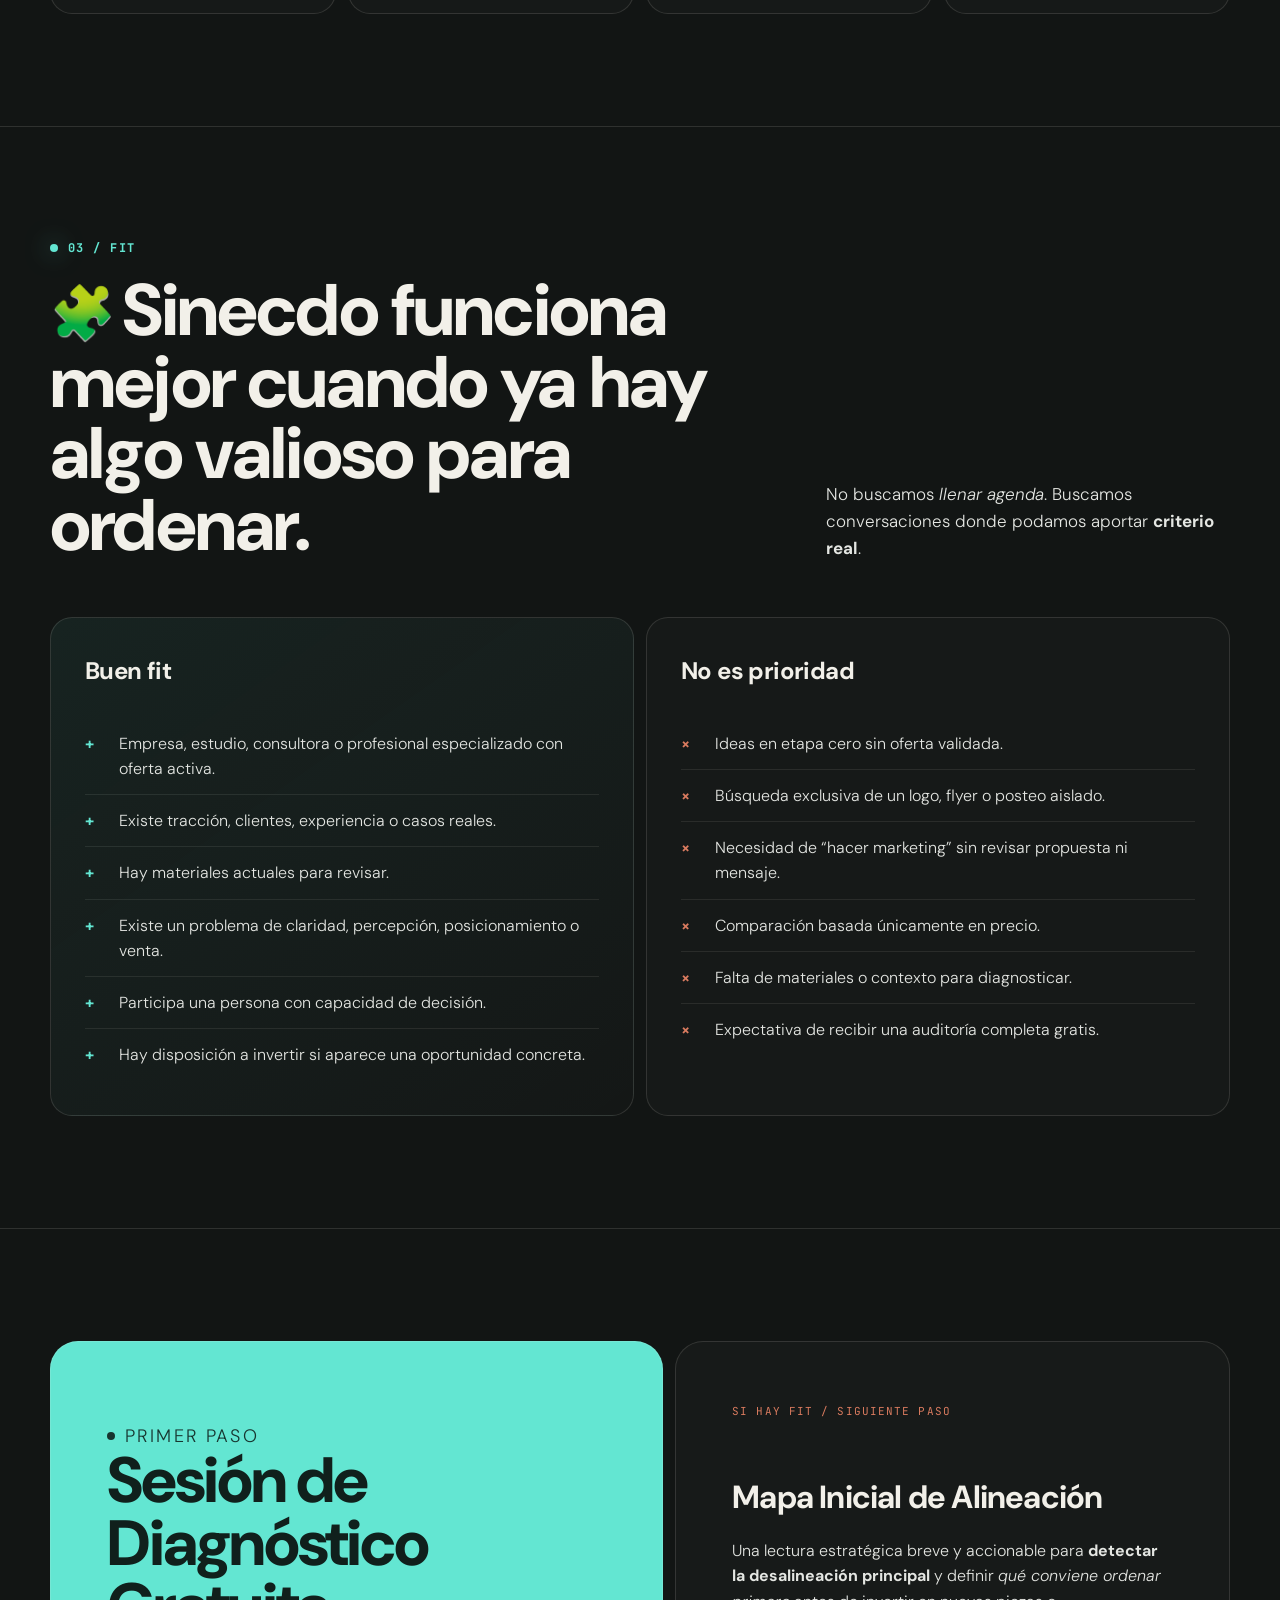
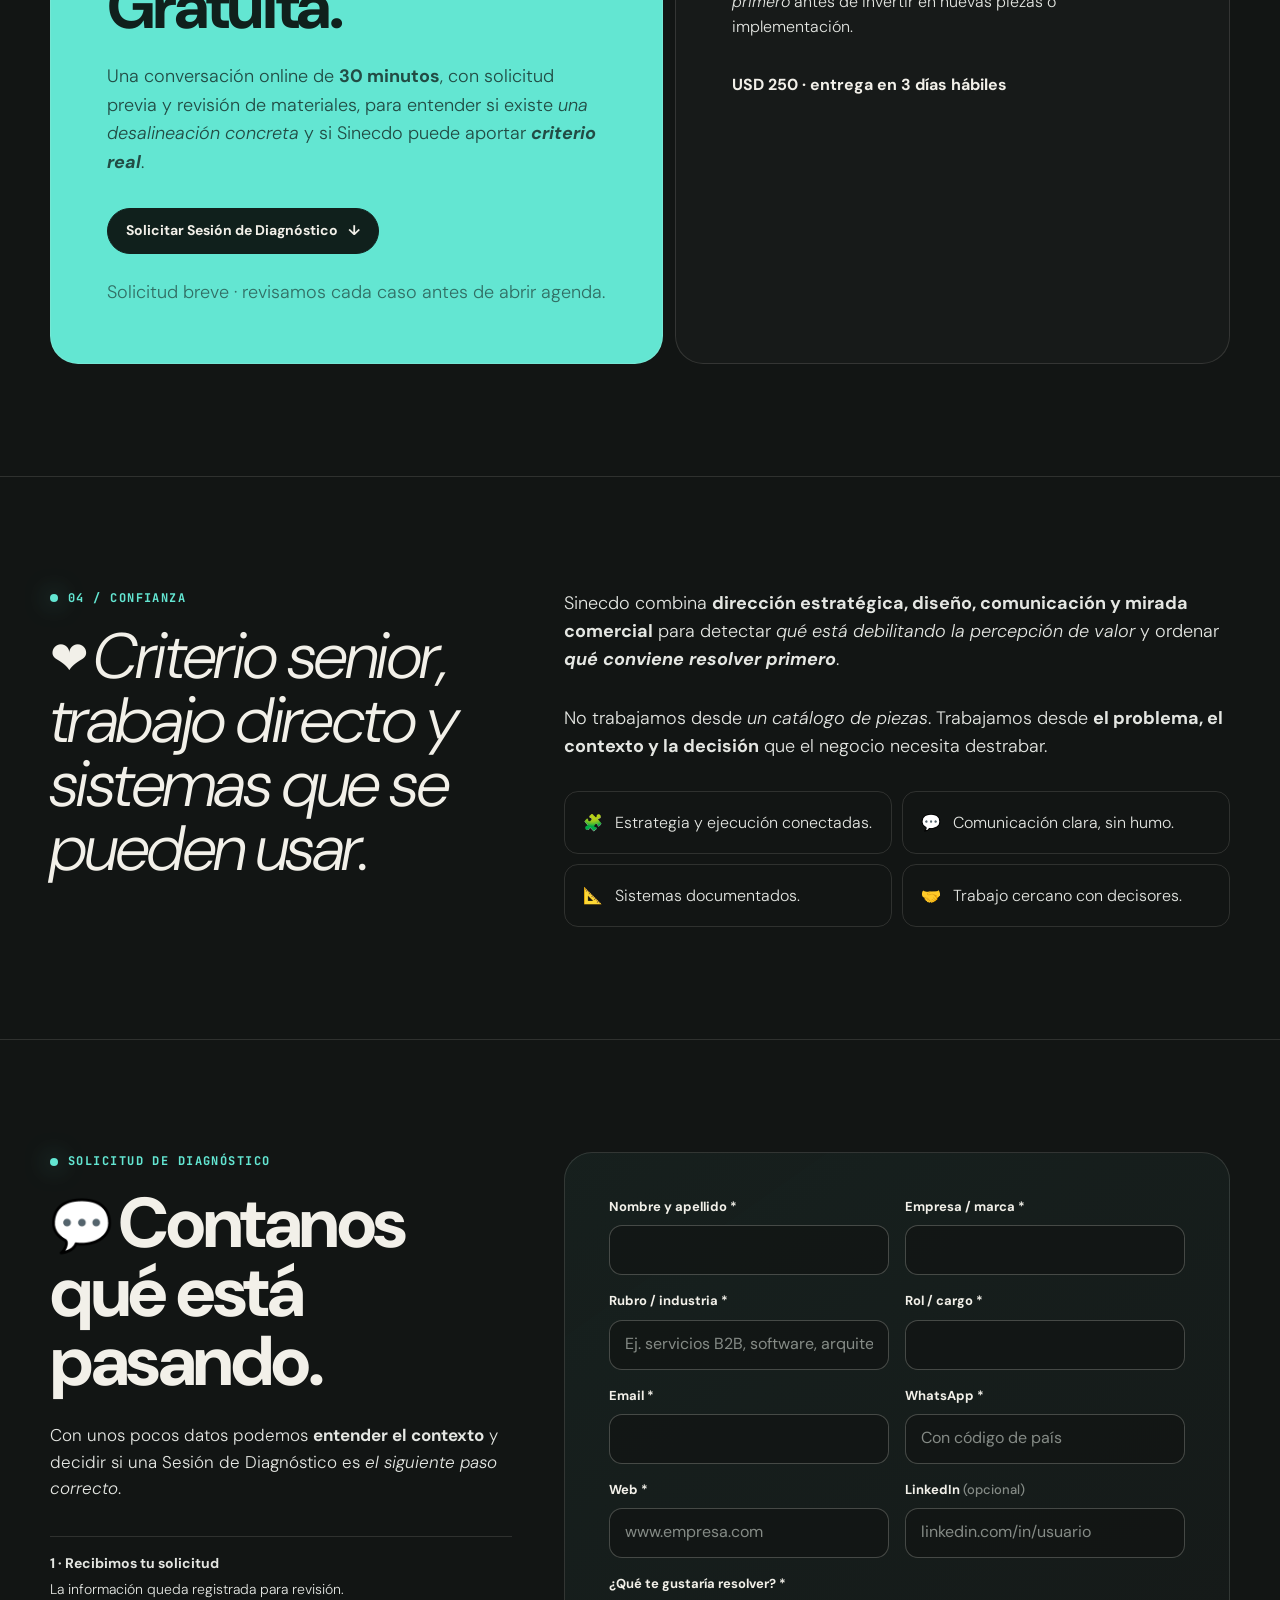
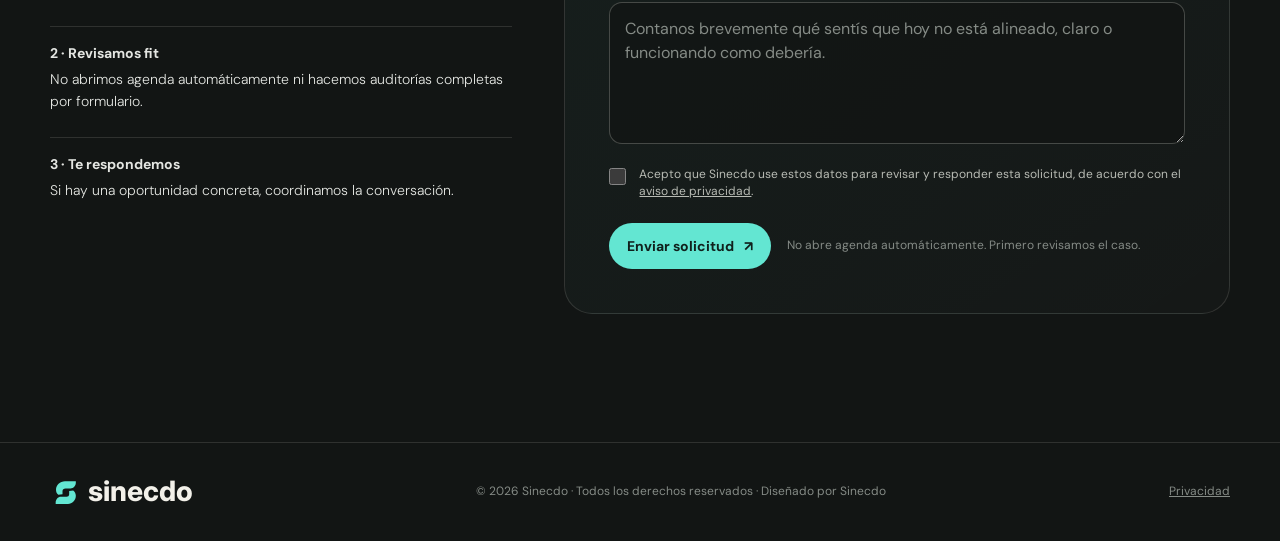
==== commit 60cbe19a: "feat(analytics): load consent gate across localized Sinecdo pages" ====
--- a/index.html
+++ b/index.html
@@ -1,6 +1,6 @@
 <!DOCTYPE html>
 
-<html lang="es-AR"><head><meta charset="utf-8"/><meta content="width=device-width,initial-scale=1" name="viewport"/><meta content="index,follow,max-image-preview:large" name="robots"/><meta content="#121514" name="theme-color"/><title>Sinecdo — Consultora creativa y comercial</title><meta content="Sinecdo es una consultora creativa y comercial que ayuda a empresas con valor real pero comunicación desalineada a ordenar cómo se ven, cómo se explican y cómo venden." name="description"/><link href="https://sinecdo.com/" rel="canonical"/><link href="https://sinecdo.com/" hreflang="es" rel="alternate"/><link href="https://sinecdo.com/en/" hreflang="en" rel="alternate"/><link href="https://sinecdo.com/it/" hreflang="it" rel="alternate"/><link href="https://sinecdo.com/" hreflang="x-default" rel="alternate"/><meta content="website" property="og:type"/><meta content="Sinecdo" property="og:site_name"/><meta content="es_AR" property="og:locale"/><meta content="Sinecdo — Consultora creativa y comercial" property="og:title"/><meta content="Ayudamos a empresas con valor real pero comunicación desalineada a ordenar cómo se ven, cómo se explican y cómo venden." property="og:description"/><meta content="https://sinecdo.com/" property="og:url"/><meta content="summary" name="twitter:card"/><meta content="Sinecdo — Consultora creativa y comercial" name="twitter:title"/><meta content="Ayudamos a empresas con valor real pero comunicación desalineada a ordenar cómo se ven, cómo se explican y cómo venden." name="twitter:description"/><link href="/brand/sinecdo/favicon.svg?v=20260902-brand-v06" rel="icon" type="image/svg+xml"/><link href="/styles.css?v=20260902-brand-v06" rel="stylesheet"/><link href="/form.css?v=20260902-brand-v06" rel="stylesheet"/><link href="/typography.css?v=20260902-brand-v06" rel="stylesheet"/><link href="/assets/i18n/site-i18n.css?v=20260916-1" rel="stylesheet"/><script defer="" src="/assets/i18n/site-i18n.js?v=20260916-1"></script><script defer="True" src="/assets/quiz/capture.js"></script><script defer="True" src="/assets/quiz/direct-form.js"></script><link href="/assets/quiz/capture.css" rel="stylesheet"/></head><body><a class="skip-link" href="#top">Ir al contenido</a>
+<html lang="es-AR"><head><meta charset="utf-8"/><meta content="width=device-width,initial-scale=1" name="viewport"/><meta content="index,follow,max-image-preview:large" name="robots"/><meta content="#121514" name="theme-color"/><title>Sinecdo — Consultora creativa y comercial</title><meta content="Sinecdo es una consultora creativa y comercial que ayuda a empresas con valor real pero comunicación desalineada a ordenar cómo se ven, cómo se explican y cómo venden." name="description"/><link href="https://sinecdo.com/" rel="canonical"/><link href="https://sinecdo.com/" hreflang="es" rel="alternate"/><link href="https://sinecdo.com/en/" hreflang="en" rel="alternate"/><link href="https://sinecdo.com/it/" hreflang="it" rel="alternate"/><link href="https://sinecdo.com/" hreflang="x-default" rel="alternate"/><meta content="website" property="og:type"/><meta content="Sinecdo" property="og:site_name"/><meta content="es_AR" property="og:locale"/><meta content="Sinecdo — Consultora creativa y comercial" property="og:title"/><meta content="Ayudamos a empresas con valor real pero comunicación desalineada a ordenar cómo se ven, cómo se explican y cómo venden." property="og:description"/><meta content="https://sinecdo.com/" property="og:url"/><meta content="summary" name="twitter:card"/><meta content="Sinecdo — Consultora creativa y comercial" name="twitter:title"/><meta content="Ayudamos a empresas con valor real pero comunicación desalineada a ordenar cómo se ven, cómo se explican y cómo venden." name="twitter:description"/><link href="/brand/sinecdo/favicon.svg?v=20260902-brand-v06" rel="icon" type="image/svg+xml"/><link href="/styles.css?v=20260902-brand-v06" rel="stylesheet"/><link href="/form.css?v=20260902-brand-v06" rel="stylesheet"/><link href="/typography.css?v=20260902-brand-v06" rel="stylesheet"/><link href="/assets/i18n/site-i18n.css?v=20260916-1" rel="stylesheet"/><script defer="" src="/assets/i18n/site-i18n.js?v=20260916-1"></script><script defer src="/assets/analytics/ga4.js?v=20261105-1"></script><script defer="True" src="/assets/quiz/capture.js"></script><script defer="True" src="/assets/quiz/direct-form.js"></script><link href="/assets/quiz/capture.css" rel="stylesheet"/><link rel="stylesheet" href="/assets/analytics/consent.css?v=20261105-1"></head><body><a class="skip-link" href="#top">Ir al contenido</a>
 <header class="site-header"><div class="wrap nav"><a aria-label="Sinecdo, inicio" class="brand" href="#top"><img alt="Sinecdo" class="brand-logo" height="80" src="/brand/sinecdo/sinecdo-lockup-horizontal-dark-bg.svg?v=20260902-brand-v06" width="293.382"/></a><nav aria-label="Navegación principal" class="nav-links"><a href="#problema">Problema</a><a href="#metodo">Método</a><a href="#fit">Fit</a><a class="button small" href="#solicitud">Solicitar Sesión</a><div aria-label="Idioma" class="lang-switch" role="group"><a aria-current="page" aria-label="Español" data-site-lang="es" href="/" hreflang="es-AR" lang="es-AR">ES</a><a aria-label="English" data-site-lang="en" href="/en/" hreflang="en" lang="en">EN</a><a aria-label="Italiano" data-site-lang="it" href="/it/" hreflang="it" lang="it">IT</a></div></nav></div></header>
 <aside class="language-suggestion" hidden="" id="language-suggestion"></aside>
 <main id="top"><section aria-labelledby="hero-title" class="wrap hero"><div class="hero-copy"><p class="eyebrow">Consultora creativa y comercial</p><h1 id="hero-title">Tu empresa puede valer más de lo que está comunicando.</h1><p>Sinecdo alinea <strong>identidad, comunicación y venta</strong> para que el mercado <em>entienda mejor</em> el valor que ya existe.</p><div class="hero-actions"><a class="button" href="#solicitud">Solicitar Sesión de Diagnóstico <span aria-hidden="true">↗</span></a><a class="button secondary" href="#metodo">Ver cómo trabajamos</a></div><p class="microcopy">Solicitud previa · revisión de materiales · 30 min online</p></div>
--- a/assets/i18n/site-i18n.css
+++ b/assets/i18n/site-i18n.css
@@ -0,0 +1,12 @@
+/* Small additive layer: keep the existing styles.css, form.css and typography.css. */
+[hidden]{display:none!important}
+.skip-link{position:fixed;top:8px;left:12px;z-index:1000;padding:12px 16px;background:var(--aqua);color:#10201c;transform:translateY(-200%)}.skip-link:focus{transform:none}
+:where(a,button,input,textarea,select):focus-visible{outline:2px solid var(--aqua);outline-offset:4px}
+section[id],main[id]{scroll-margin-top:110px}.signal-panel::after{content:attr(data-caption)}
+.lang-switch{display:flex;align-items:center;gap:2px;padding:3px;border:1px solid var(--line-strong);border-radius:999px;flex-shrink:0}.lang-switch a{display:inline-flex;align-items:center;justify-content:center;min-width:37px;min-height:36px;padding:6px 8px;border-radius:999px;font:500 11px/1 'JetBrains Mono',monospace;letter-spacing:.03em;text-decoration:none;color:var(--stone-muted)}.lang-switch a[aria-current=page]{background:var(--aqua);color:#10201c}.lang-switch a:hover{color:var(--stone)}.lang-switch a[aria-current=page]:hover{color:#10201c}.nav-links{gap:18px}.language-suggestion{padding:14px 0;border-bottom:1px solid var(--line);background:#171b1a}.language-suggestion .wrap{display:flex;gap:16px;align-items:center;justify-content:space-between;flex-wrap:wrap}.language-suggestion p{margin:0;font-size:14px}.language-actions{display:flex;gap:12px;align-items:center}.language-dismiss{background:transparent;border:0;color:var(--stone-muted);font:inherit;cursor:pointer;padding:10px}.preview-bar{padding:12px 20px;border-bottom:1px solid var(--aqua-line);background:var(--aqua-soft);color:var(--stone);font:400 12px/1.5 'DM Sans',system-ui,sans-serif}.preview-bar strong{color:var(--aqua);font:500 10px 'JetBrains Mono',monospace;margin-right:12px}.form-error{color:#f3b49f;font:400 12px/1.4 'DM Sans',system-ui,sans-serif}.form-field [aria-invalid=true]{border-color:#d97b5f}.form-status strong{display:block;margin-bottom:8px}.form-status.sent{border-color:var(--aqua-line);background:var(--aqua-soft)}.signal-map text{font-size:12px}html[lang=en] .signal-map text{font-size:11px}.hero h1{overflow-wrap:normal}.nav{flex-wrap:wrap}.form-consent input{flex-shrink:0}
+@media(max-width:1000px){.nav-links{gap:12px}.nav-links>a:not(.button){display:none}}
+@media(max-width:620px){.nav{padding-block:12px;gap:12px}.nav-links{margin-left:auto;gap:8px}.nav-links>.button{display:none}.lang-switch a{min-width:34px;min-height:34px}.language-suggestion .wrap{align-items:flex-start}.language-actions{flex-wrap:wrap}.preview-bar{padding:10px 14px}.preview-bar strong{display:block;margin-bottom:4px}.signal-map text{font-size:11px}}
+@media(prefers-reduced-motion:reduce){html{scroll-behavior:auto}}
+.hero>*,.section-head>*,.lead-capture-grid>*{min-width:0}
+@media(max-width:980px){.hero{grid-template-columns:minmax(0,1fr)}}
+@media(max-width:620px){.hero h1{font-size:clamp(42px,13vw,68px);overflow-wrap:break-word}.eyebrow{letter-spacing:.08em}.signal-panel::after{max-width:calc(100% - 48px);font-size:11px}}
--- a/assets/quiz/capture.css
+++ b/assets/quiz/capture.css
@@ -0,0 +1 @@
+.q-register{margin-top:44px;padding-top:34px;border-top:1px solid var(--q-line,rgba(242,240,233,.2))}.q-register h2{font-size:clamp(24px,4vw,36px);line-height:1.08;letter-spacing:-.02em;margin:0 0 15px}.q-register>p{line-height:1.55}.q-reg-fields{display:grid;grid-template-columns:1fr 1fr;gap:18px;margin:24px 0}.q-check{display:flex;align-items:flex-start;gap:10px;margin:20px 0;font-size:14px;line-height:1.5}.q-check input{flex:none;width:18px;height:18px;margin-top:3px;accent-color:#63e6d2}.q-reg-actions{display:flex;flex-wrap:wrap;gap:14px;margin-top:24px}.q-reg-actions button{white-space:normal;height:auto;min-height:48px}.q-reg-note{font-size:12px;color:#b8bbb4}.q-receipt{padding:18px;border:1px solid #63e6d2;border-radius:12px;overflow-wrap:anywhere}.q-register input[aria-invalid=true]{border-color:#d97b5f}.q-register input:disabled,.q-register button:disabled{opacity:.65}.quiz-banner{display:flex;flex-direction:column;align-items:flex-start;justify-content:center;gap:22px;min-height:440px;border:1px solid rgba(99,230,210,.35);padding:clamp(24px,4vw,44px);border-radius:30px;background:linear-gradient(145deg,rgba(99,230,210,.09),rgba(255,255,255,.015))}.quiz-banner h2{font:700 clamp(30px,3vw,46px)/1.08 'DM Sans',system-ui;letter-spacing:-.03em;margin:0}.quiz-banner p{margin:0;line-height:1.55;color:#e4e6e2}.quiz-banner .quiz-caption{font-size:12px;color:#b8bbb4}.quiz-banner .eyebrow{font-size:11px}.quiz-banner .button{margin:6px 0}.quiz-banner[hidden]{display:none}.q-field input[type=email],.q-field input[type=tel]{width:100%;min-height:50px;padding:12px 14px;border-radius:10px;border:1px solid rgba(242,240,233,.25);background:#171b1a;color:#f2f0e9;font:inherit}.q-field{min-width:0}.q-header{gap:12px}.q-header .q-languages{flex-shrink:0}@media(max-width:600px){.q-reg-fields{grid-template-columns:1fr}.quiz-banner{min-height:340px}.q-reg-actions{flex-direction:column}.q-reg-actions button{width:100%}}button:focus-visible,a:focus-visible,input:focus-visible{outline:2px solid #63e6d2;outline-offset:4px}
--- a/assets/analytics/consent.css
+++ b/assets/analytics/consent.css
@@ -0,0 +1,14 @@
+/* Sinecdo / consentimiento de analítica — controles accesibles y no intrusivos */
+.sc-analytics-settings{position:fixed;left:16px;bottom:12px;z-index:9998;border:1px solid #6f8580;border-radius:99px;background:#121514;color:#F2F0E9;font:12px/1.4 Arial,sans-serif;padding:8px 13px;cursor:pointer;box-shadow:0 3px 18px #0004}
+.sc-analytics-settings:focus-visible,.sc-analytics-panel button:focus-visible,.sc-analytics-panel a:focus-visible{outline:3px solid #63E6D2;outline-offset:3px}
+.sc-analytics-panel{position:fixed;bottom:58px;left:16px;z-index:9999;box-sizing:border-box;width:min(410px,calc(100vw - 32px));padding:22px;border:1px solid #6f8580;border-radius:14px;background:#121514;color:#F2F0E9;box-shadow:0 20px 55px #0007;font:14px/1.55 Arial,sans-serif}
+.sc-analytics-panel[hidden]{display:none}
+.sc-analytics-panel h2{margin:0 0 8px;font:700 20px/1.2 Arial,sans-serif;color:#F2F0E9}
+.sc-analytics-panel p{margin:0 0 12px;color:#E4E6E2}
+.sc-analytics-panel a{display:inline-block;margin-bottom:18px;color:#63E6D2;text-underline-offset:3px}
+.sc-analytics-actions{display:flex;gap:10px;flex-wrap:wrap}
+.sc-analytics-panel button{border:1px solid #63E6D2;border-radius:8px;cursor:pointer;padding:10px 14px;font:700 13px Arial,sans-serif}
+.sc-analytics-accept{background:#63E6D2;color:#121514}
+.sc-analytics-reject{background:transparent;color:#F2F0E9}
+@media(max-width:480px){.sc-analytics-panel{left:10px;bottom:54px;width:calc(100vw - 20px);padding:18px}.sc-analytics-settings{left:10px;bottom:8px}}
+@media(prefers-reduced-motion:reduce){.sc-analytics-settings,.sc-analytics-panel{transition:none}}
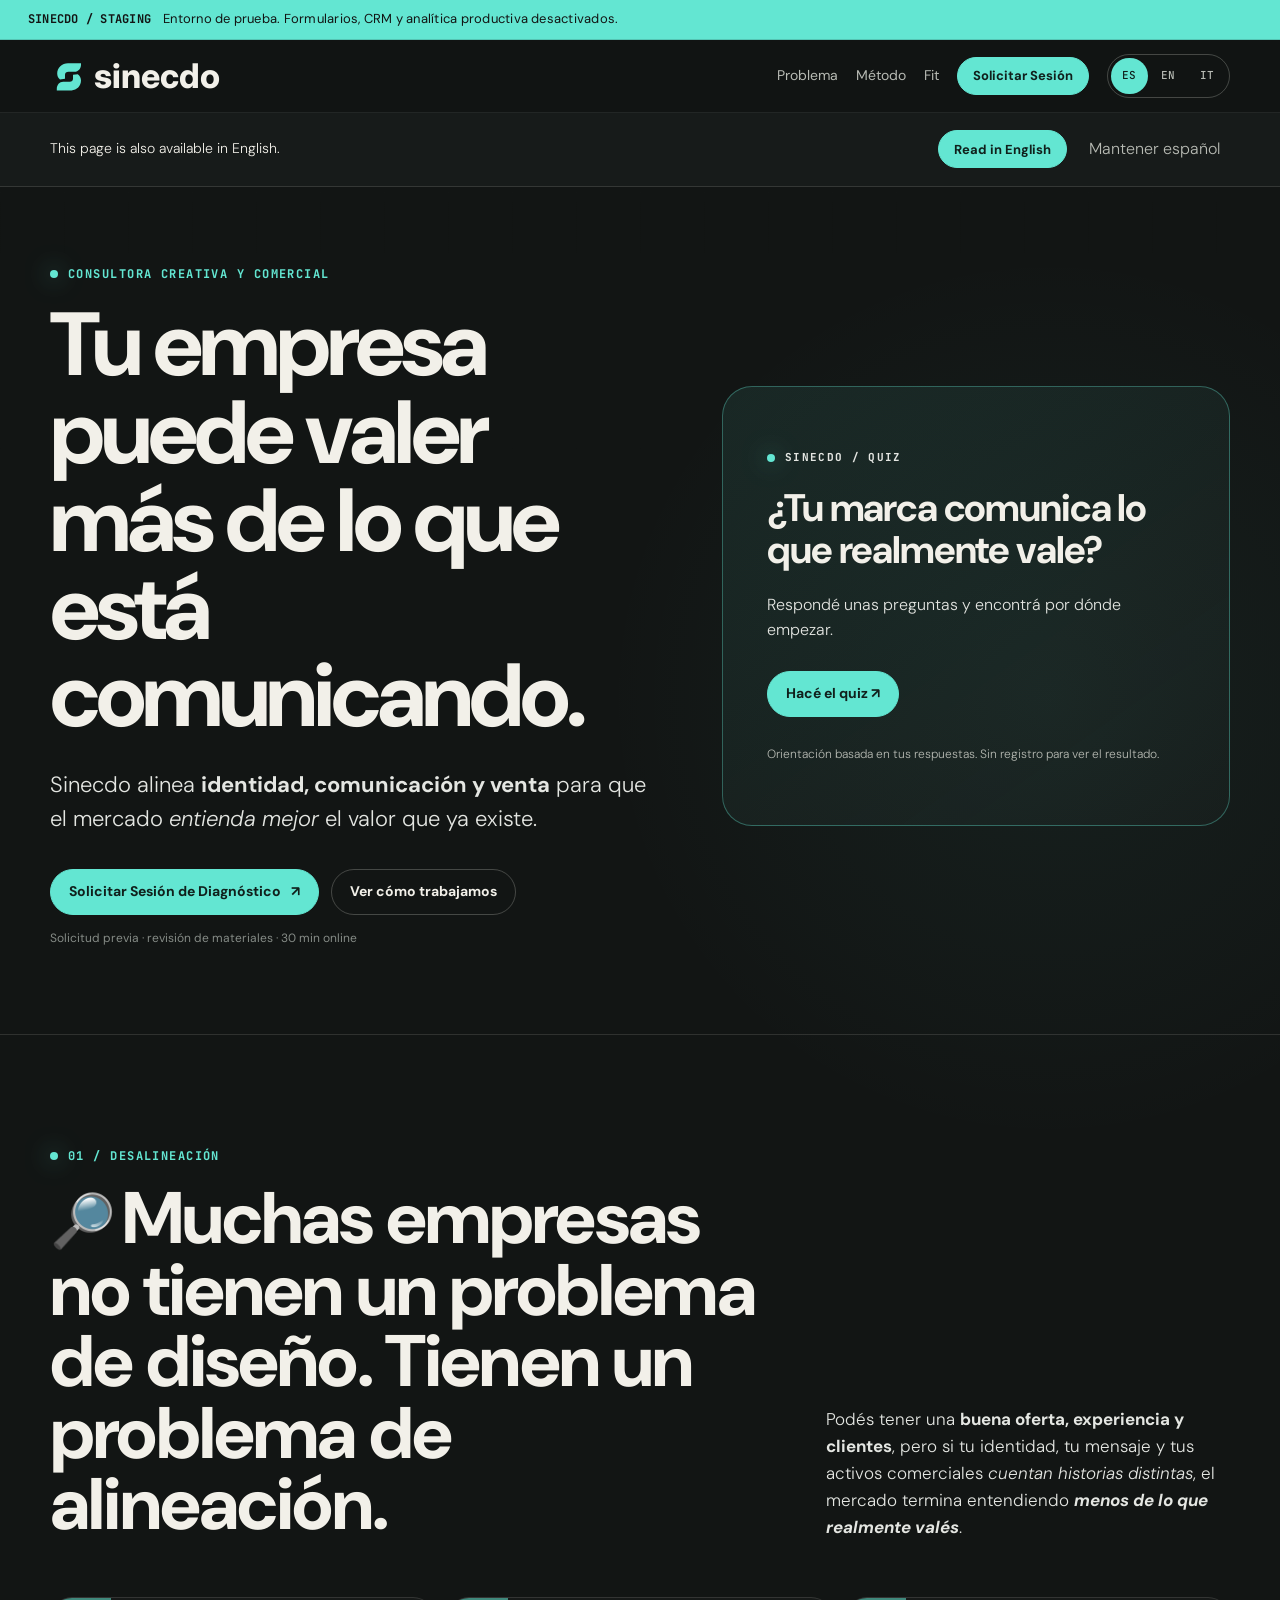
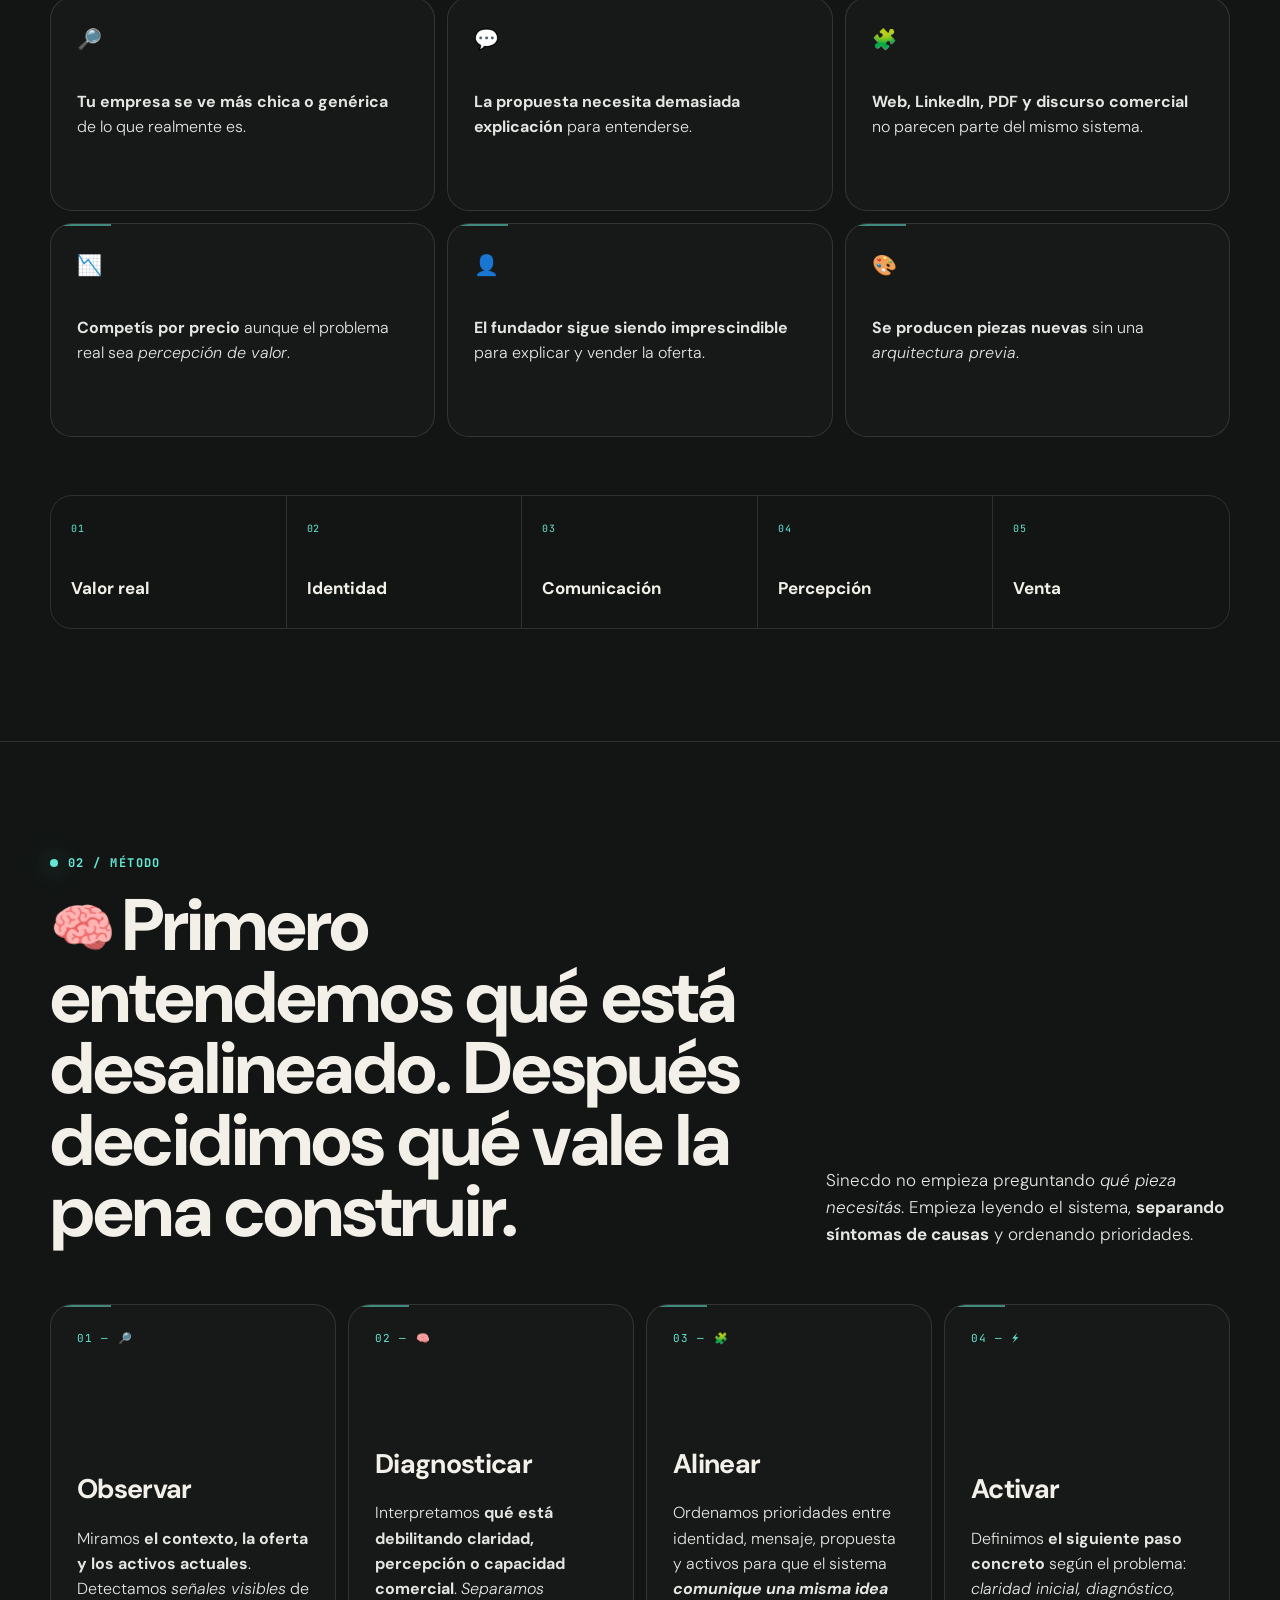
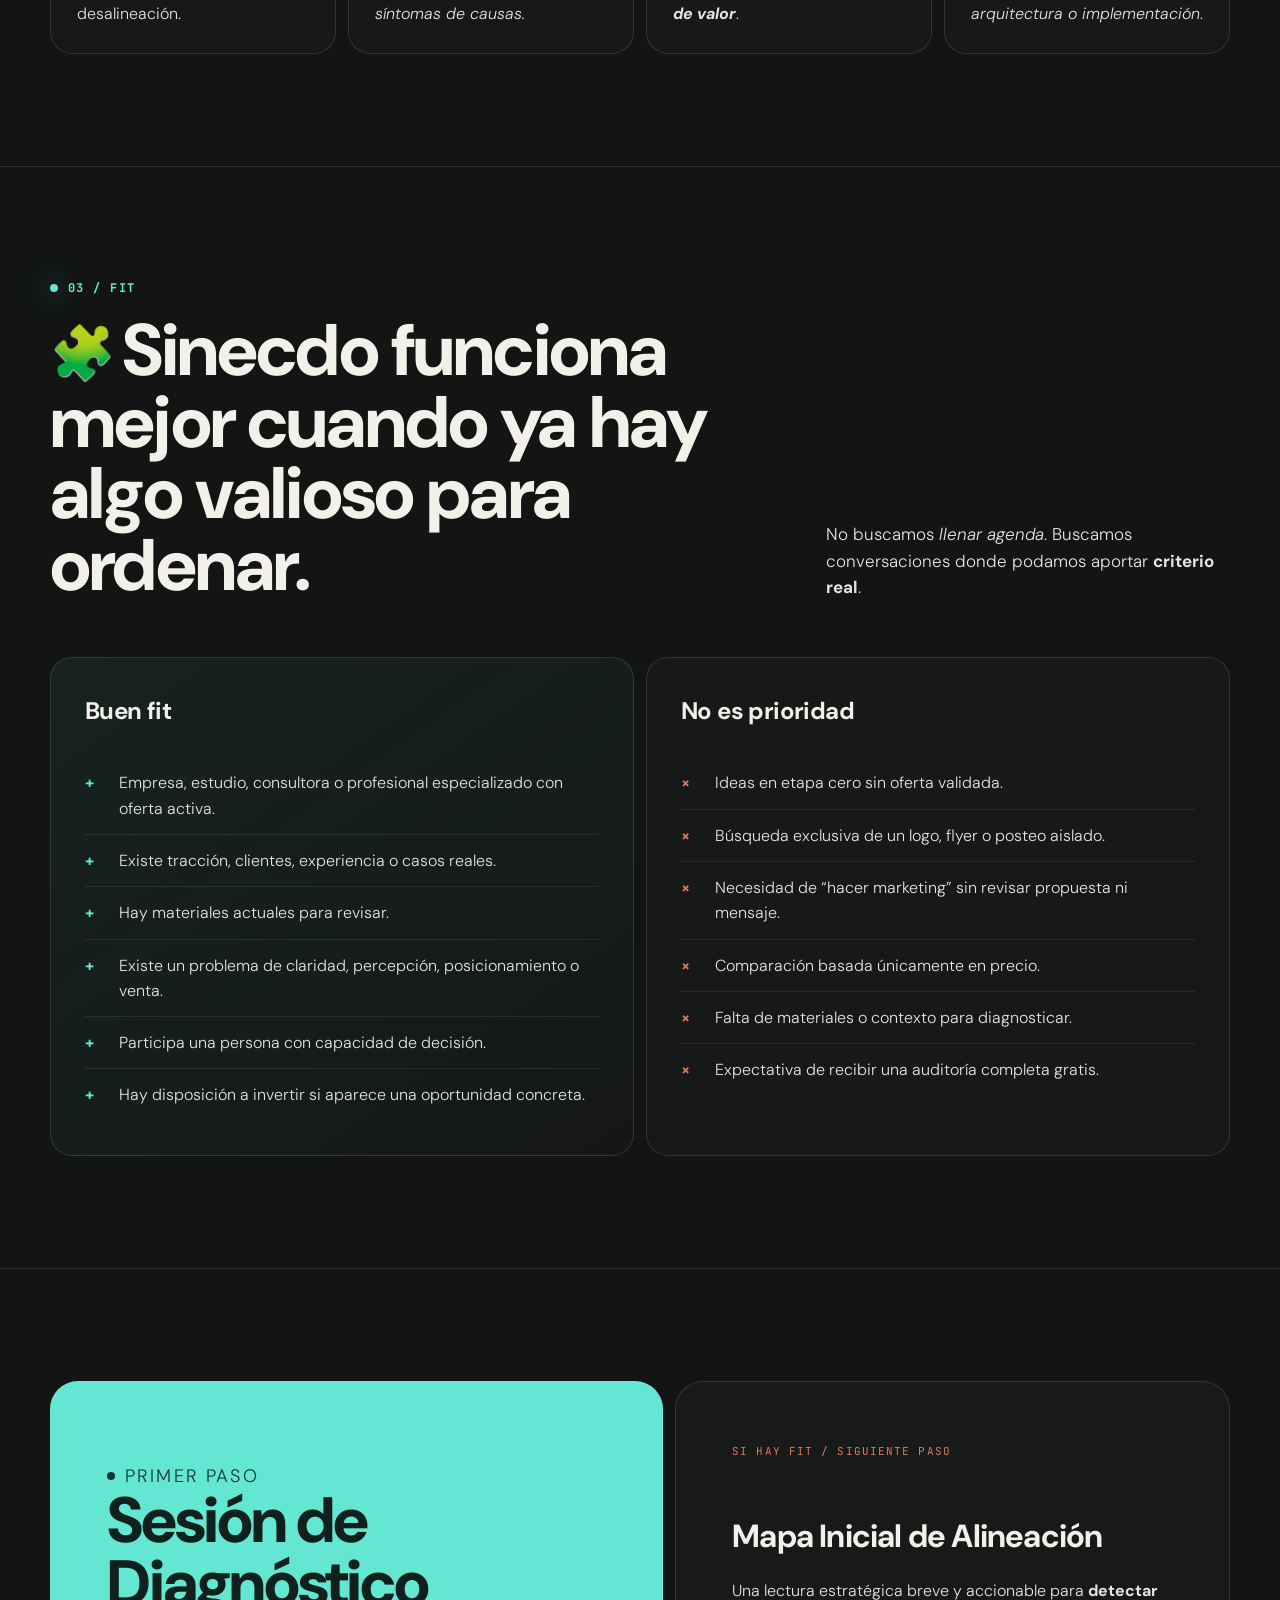
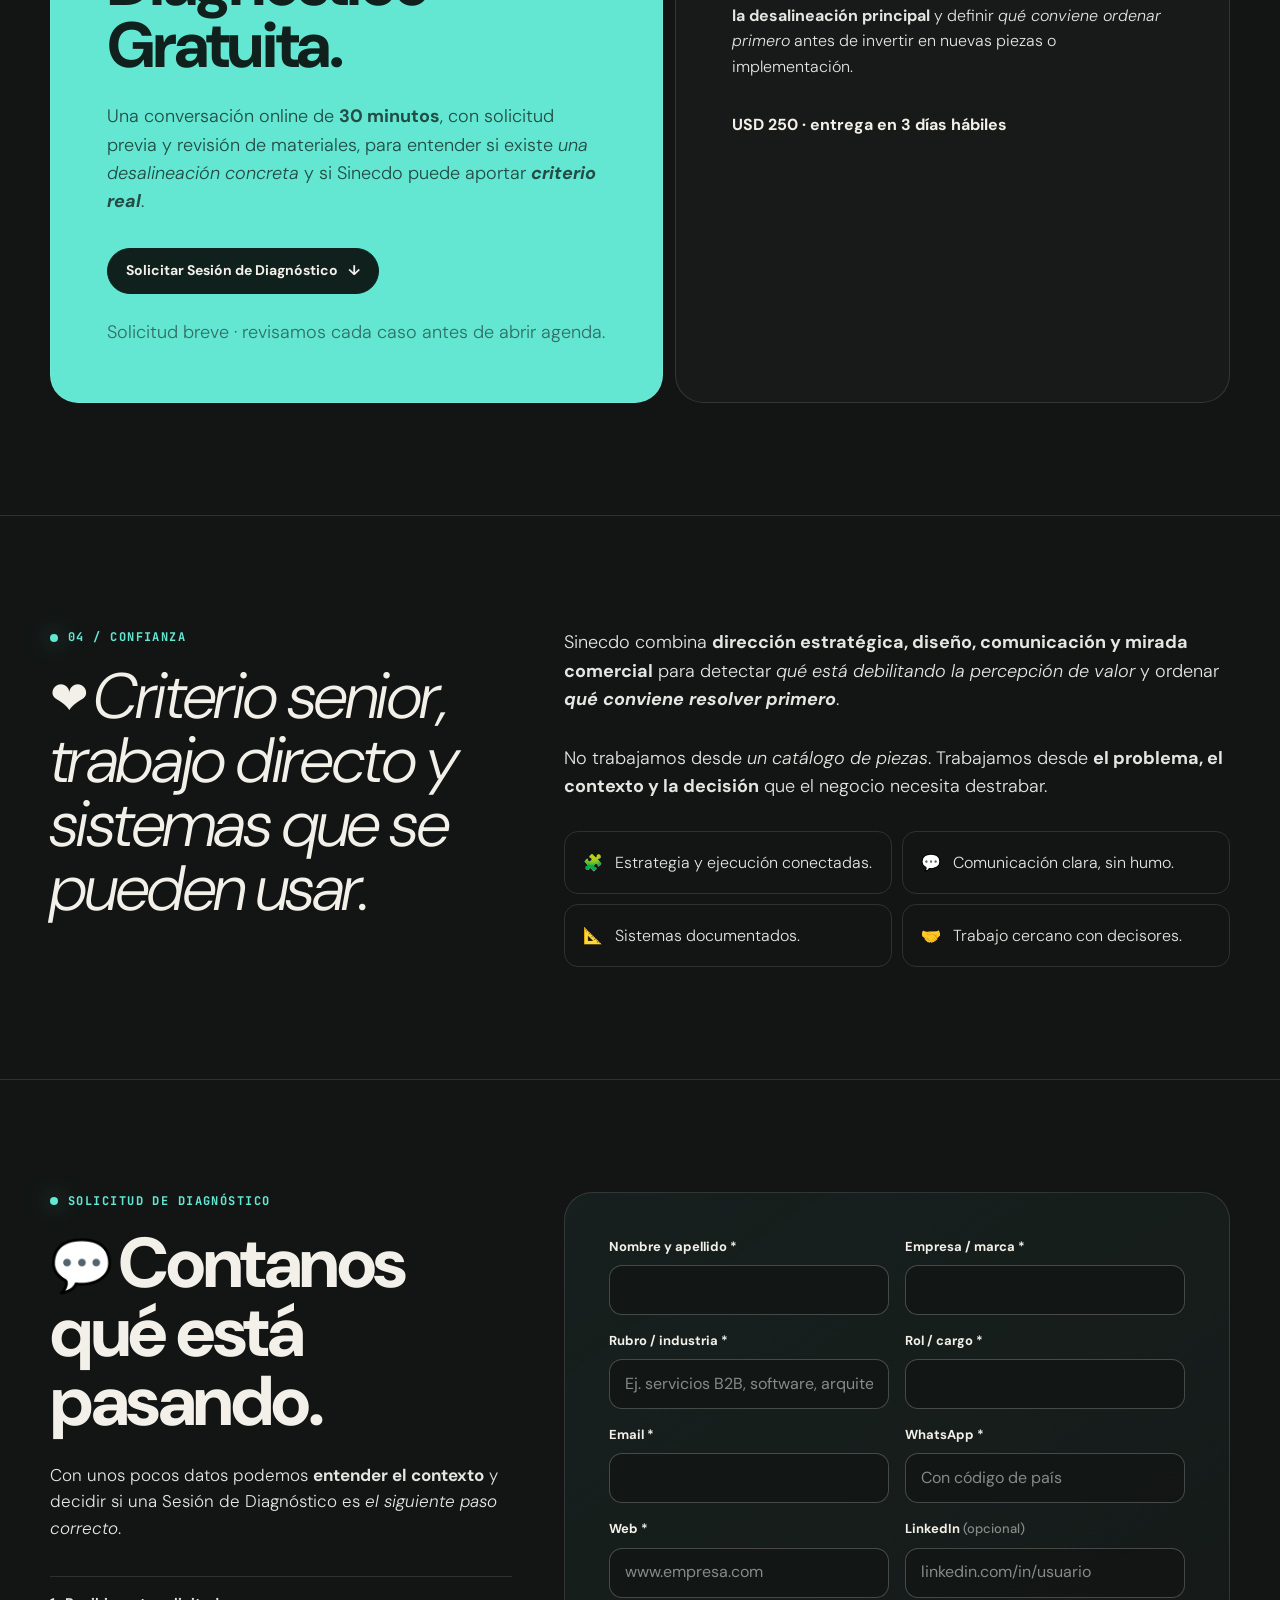
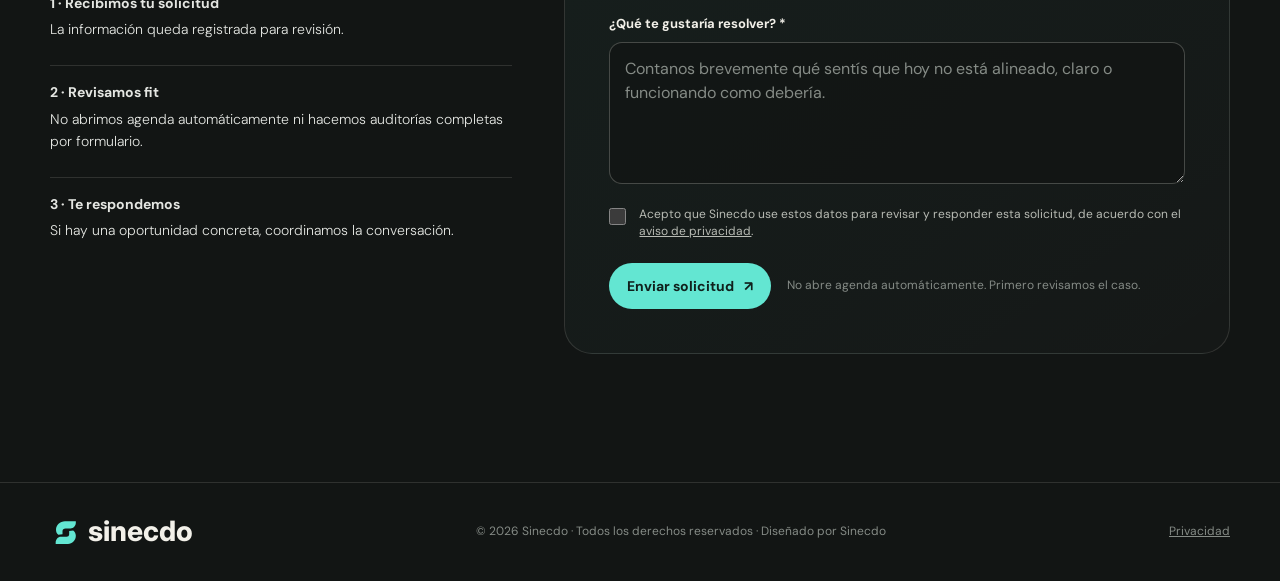
==== commit 85878536: "feat: add staging environment indicator and noindex guard" ====
--- a/index.html
+++ b/index.html
@@ -1,6 +1,6 @@
 <!DOCTYPE html>
 
-<html lang="es-AR"><head><meta charset="utf-8"/><meta content="width=device-width,initial-scale=1" name="viewport"/><meta content="index,follow,max-image-preview:large" name="robots"/><meta content="#121514" name="theme-color"/><title>Sinecdo — Consultora creativa y comercial</title><meta content="Sinecdo es una consultora creativa y comercial que ayuda a empresas con valor real pero comunicación desalineada a ordenar cómo se ven, cómo se explican y cómo venden." name="description"/><link href="https://sinecdo.com/" rel="canonical"/><link href="https://sinecdo.com/" hreflang="es" rel="alternate"/><link href="https://sinecdo.com/en/" hreflang="en" rel="alternate"/><link href="https://sinecdo.com/it/" hreflang="it" rel="alternate"/><link href="https://sinecdo.com/" hreflang="x-default" rel="alternate"/><meta content="website" property="og:type"/><meta content="Sinecdo" property="og:site_name"/><meta content="es_AR" property="og:locale"/><meta content="Sinecdo — Consultora creativa y comercial" property="og:title"/><meta content="Ayudamos a empresas con valor real pero comunicación desalineada a ordenar cómo se ven, cómo se explican y cómo venden." property="og:description"/><meta content="https://sinecdo.com/" property="og:url"/><meta content="summary" name="twitter:card"/><meta content="Sinecdo — Consultora creativa y comercial" name="twitter:title"/><meta content="Ayudamos a empresas con valor real pero comunicación desalineada a ordenar cómo se ven, cómo se explican y cómo venden." name="twitter:description"/><link href="/brand/sinecdo/favicon.svg?v=20260902-brand-v06" rel="icon" type="image/svg+xml"/><link href="/styles.css?v=20260902-brand-v06" rel="stylesheet"/><link href="/form.css?v=20260902-brand-v06" rel="stylesheet"/><link href="/typography.css?v=20260902-brand-v06" rel="stylesheet"/><link href="/assets/i18n/site-i18n.css?v=20260916-1" rel="stylesheet"/><script defer="" src="/assets/i18n/site-i18n.js?v=20260916-1"></script><script defer src="/assets/analytics/ga4.js?v=20261105-1"></script><script defer="True" src="/assets/quiz/capture.js"></script><script defer="True" src="/assets/quiz/direct-form.js"></script><link href="/assets/quiz/capture.css" rel="stylesheet"/><link rel="stylesheet" href="/assets/analytics/consent.css?v=20261105-1"></head><body><a class="skip-link" href="#top">Ir al contenido</a>
+<html lang="es-AR"><head><meta charset="utf-8"/><meta content="width=device-width,initial-scale=1" name="viewport"/><meta content="index,follow,max-image-preview:large" name="robots"/><meta content="#121514" name="theme-color"/><title>Sinecdo — Consultora creativa y comercial</title><meta content="Sinecdo es una consultora creativa y comercial que ayuda a empresas con valor real pero comunicación desalineada a ordenar cómo se ven, cómo se explican y cómo venden." name="description"/><link href="https://sinecdo.com/" rel="canonical"/><link href="https://sinecdo.com/" hreflang="es" rel="alternate"/><link href="https://sinecdo.com/en/" hreflang="en" rel="alternate"/><link href="https://sinecdo.com/it/" hreflang="it" rel="alternate"/><link href="https://sinecdo.com/" hreflang="x-default" rel="alternate"/><meta content="website" property="og:type"/><meta content="Sinecdo" property="og:site_name"/><meta content="es_AR" property="og:locale"/><meta content="Sinecdo — Consultora creativa y comercial" property="og:title"/><meta content="Ayudamos a empresas con valor real pero comunicación desalineada a ordenar cómo se ven, cómo se explican y cómo venden." property="og:description"/><meta content="https://sinecdo.com/" property="og:url"/><meta content="summary" name="twitter:card"/><meta content="Sinecdo — Consultora creativa y comercial" name="twitter:title"/><meta content="Ayudamos a empresas con valor real pero comunicación desalineada a ordenar cómo se ven, cómo se explican y cómo venden." name="twitter:description"/><link href="/brand/sinecdo/favicon.svg?v=20260902-brand-v06" rel="icon" type="image/svg+xml"/><link href="/styles.css?v=20260902-brand-v06" rel="stylesheet"/><link href="/form.css?v=20260902-brand-v06" rel="stylesheet"/><link href="/typography.css?v=20260902-brand-v06" rel="stylesheet"/><link href="/assets/i18n/site-i18n.css?v=20260916-1" rel="stylesheet"/><script defer="" src="/assets/i18n/site-i18n.js?v=20260916-1"></script><script defer src="/assets/staging/staging-mode.js?v=20261126-1"></script><script defer src="/assets/analytics/ga4.js?v=20261105-1"></script><script defer="True" src="/assets/quiz/capture.js"></script><script defer="True" src="/assets/quiz/direct-form.js"></script><link href="/assets/quiz/capture.css" rel="stylesheet"/><link rel="stylesheet" href="/assets/analytics/consent.css?v=20261105-1"></head><body><a class="skip-link" href="#top">Ir al contenido</a>
 <header class="site-header"><div class="wrap nav"><a aria-label="Sinecdo, inicio" class="brand" href="#top"><img alt="Sinecdo" class="brand-logo" height="80" src="/brand/sinecdo/sinecdo-lockup-horizontal-dark-bg.svg?v=20260902-brand-v06" width="293.382"/></a><nav aria-label="Navegación principal" class="nav-links"><a href="#problema">Problema</a><a href="#metodo">Método</a><a href="#fit">Fit</a><a class="button small" href="#solicitud">Solicitar Sesión</a><div aria-label="Idioma" class="lang-switch" role="group"><a aria-current="page" aria-label="Español" data-site-lang="es" href="/" hreflang="es-AR" lang="es-AR">ES</a><a aria-label="English" data-site-lang="en" href="/en/" hreflang="en" lang="en">EN</a><a aria-label="Italiano" data-site-lang="it" href="/it/" hreflang="it" lang="it">IT</a></div></nav></div></header>
 <aside class="language-suggestion" hidden="" id="language-suggestion"></aside>
 <main id="top"><section aria-labelledby="hero-title" class="wrap hero"><div class="hero-copy"><p class="eyebrow">Consultora creativa y comercial</p><h1 id="hero-title">Tu empresa puede valer más de lo que está comunicando.</h1><p>Sinecdo alinea <strong>identidad, comunicación y venta</strong> para que el mercado <em>entienda mejor</em> el valor que ya existe.</p><div class="hero-actions"><a class="button" href="#solicitud">Solicitar Sesión de Diagnóstico <span aria-hidden="true">↗</span></a><a class="button secondary" href="#metodo">Ver cómo trabajamos</a></div><p class="microcopy">Solicitud previa · revisión de materiales · 30 min online</p></div>
